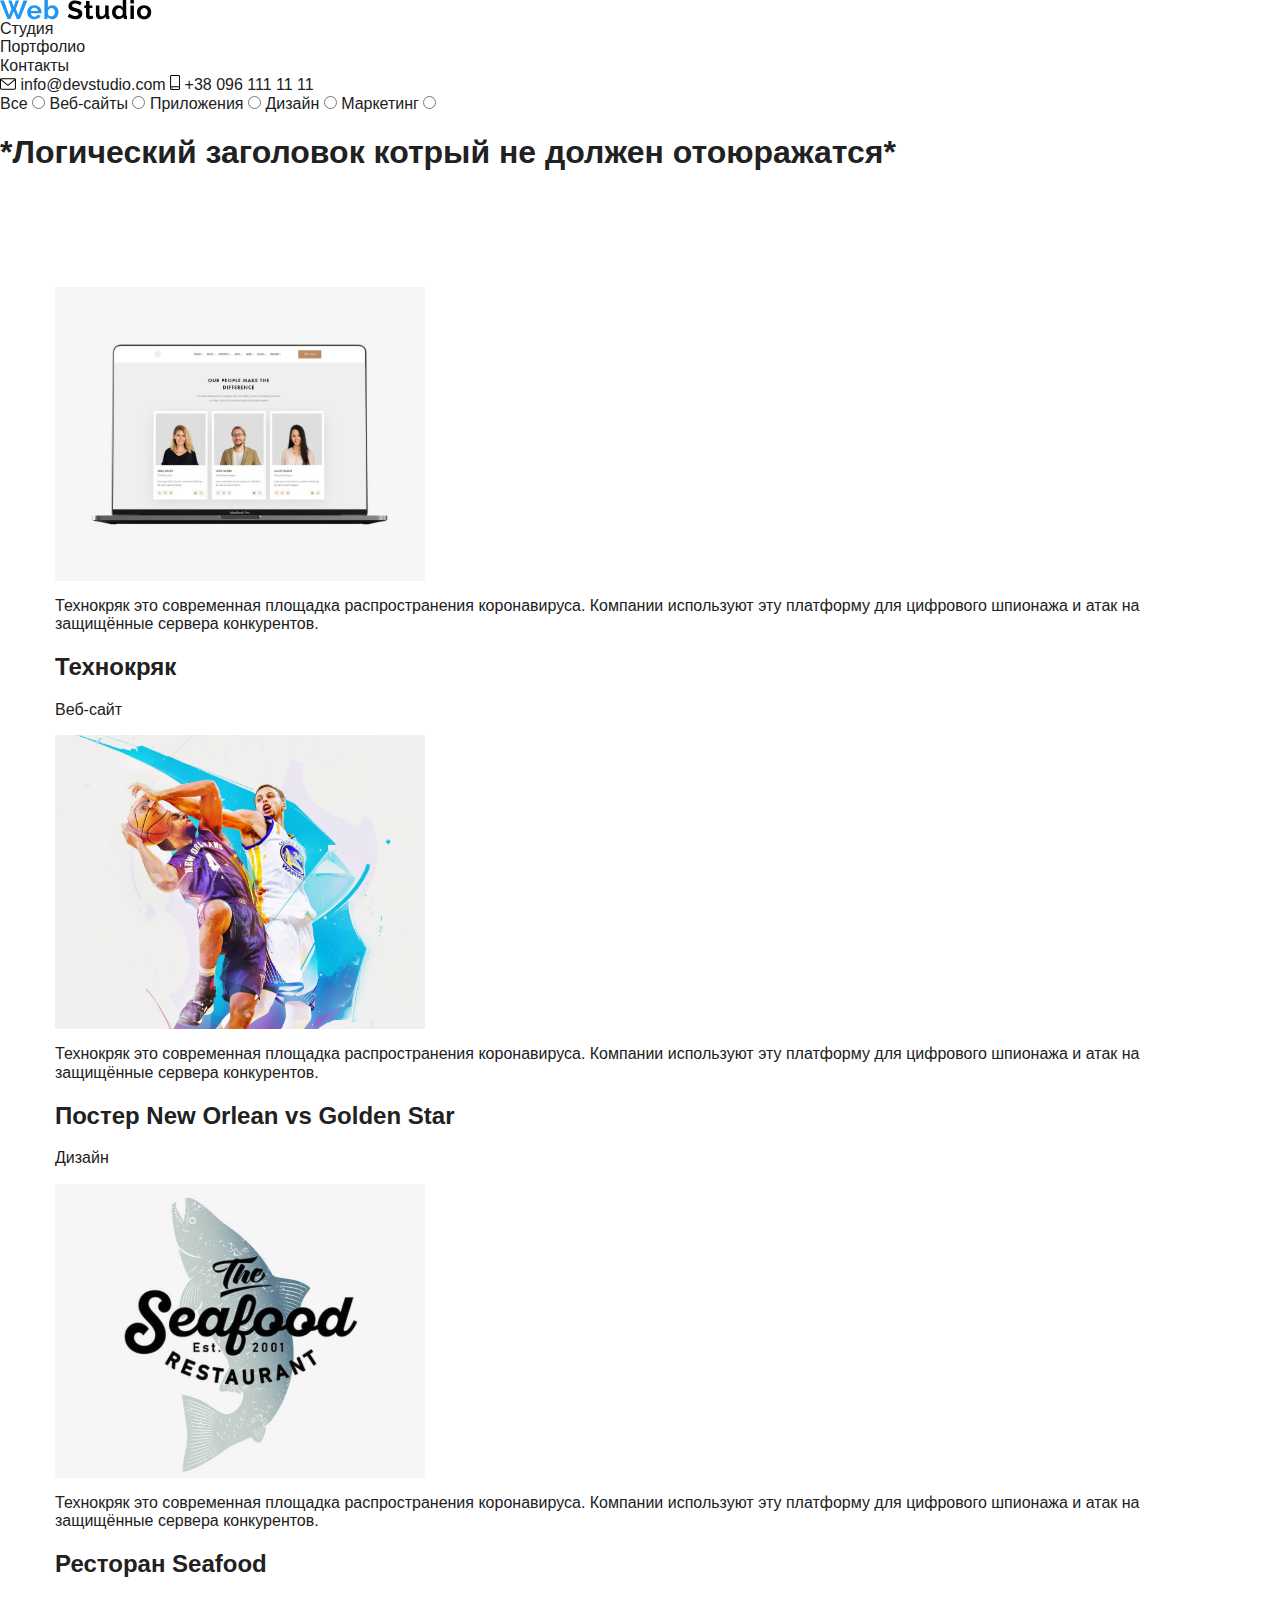
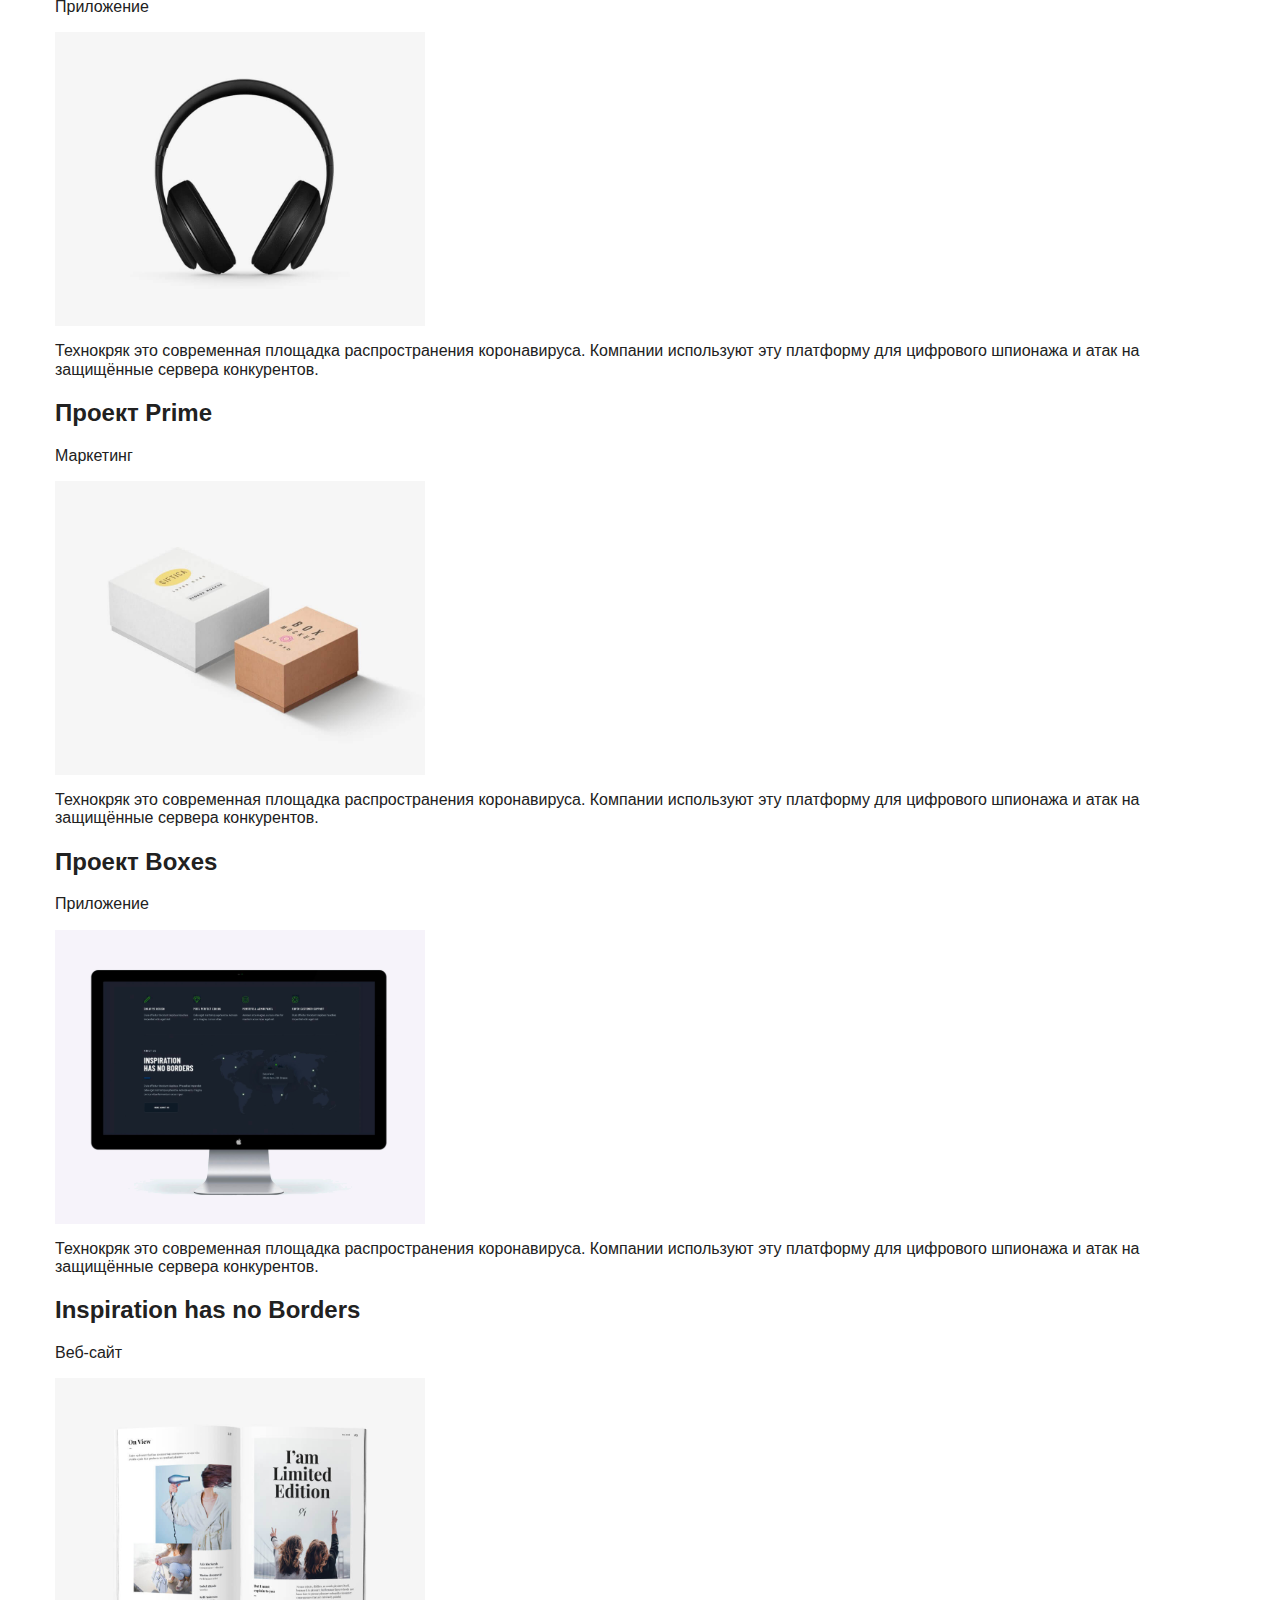
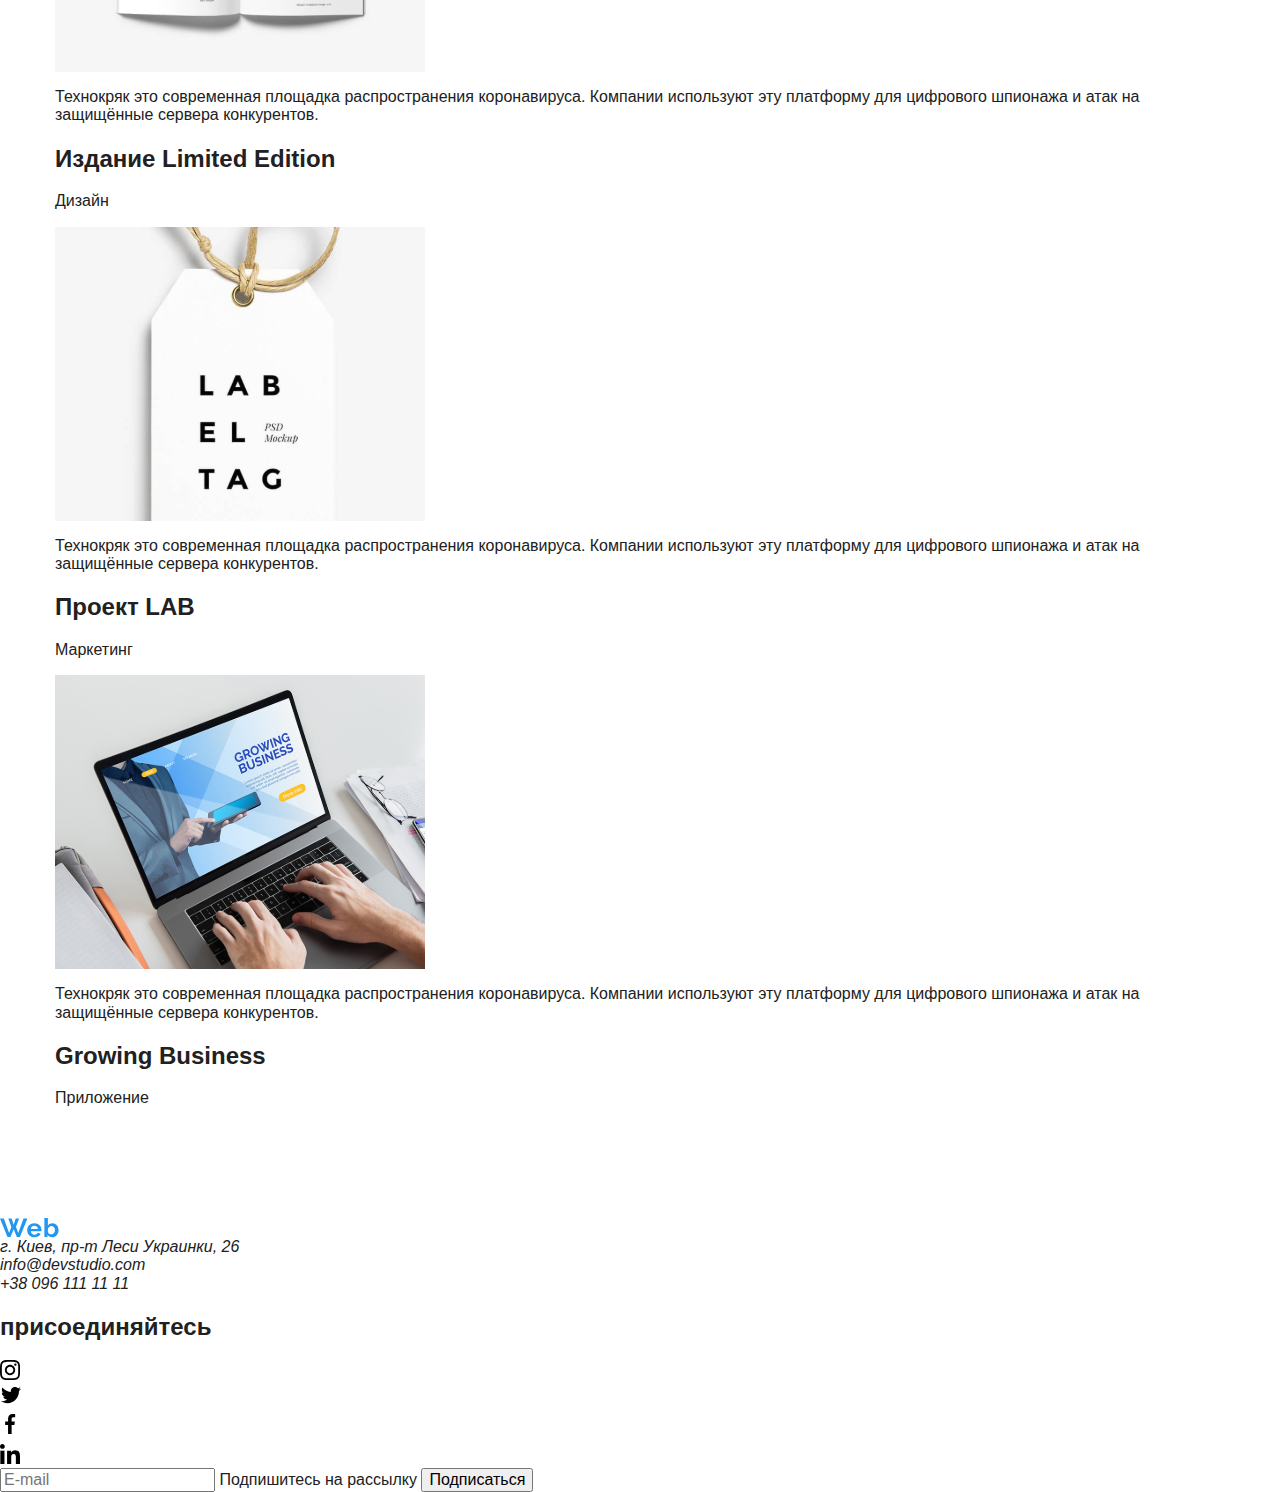
==== portfolio.html @ 69317c64 "1" ====
<!DOCTYPE html>
<html lang="ru">
  <head>
    <meta charset="UTF-8" />
    <meta name="viewport" content="width=device-width, initial-scale=1.0" />
    <link
      rel="stylesheet"
      href="https://cdnjs.cloudflare.com/ajax/libs/modern-normalize/0.7.0/modern-normalize.min.css"
    />
    <link rel="stylesheet" href="./css/main.min.css" />
    <title>WebStudio</title>
  </head>

  <body class="page">
    <!-- header  -->
    <header>
      <div class="navigation-container">
        <div class="logo">
          <a href="./index.html"
            ><img src="./images/WebStudio.svg" alt="Логотип"
          /></a>
        </div>
        <!-- Site navigation -->

        <nav>
          <ul class="nav list">
            <li class="nav-item">
              <a class="nav-link" href="./index.html">Студия</a>
            </li>
            <li class="nav-item">
              <a class="nav-link  current-link" href="./portfolio.html">Портфолио</a>
            </li>
            <li class="nav-item">
              <a class="nav-link" href="">Контакты</a>
            </li>
          </ul>
        </nav>

        <!-- contacts -->

        <div class="contacts">
          <a class="email-style" href="mailto:info@devstudio.co"
            ><svg class="icon-email" width="16" height="12">
              <use href="./images/sprite.svg#icon-envelope"></use>
            </svg>
            <span class="email-text"> info@devstudio.com</span>
          </a>

          <a class="phonenumber-style" href="tel:+380961111111"
            ><svg class="icon-phone" width="10" height="15">
              <use href="./images/sprite.svg#icon-smartphone"></use>
            </svg>
            <span class="phonenumber-text"> +38 096 111 11 11</span>
          </a>
        </div>
      </div>
    </header>
    <main>
      <!-- OUr workk filter menu -->
      <section>
        <div class="container-portfolio">
          <div class="filter">
          <label  class="filter-lable">Все
            <input  class="filter-input" name="filter" type="radio" value="all" >
          </label>
          
          
          <label  class="filter-lable">Веб-сайты
            <input class="filter-input" name="filter" type="radio" value="web-sites" />
          </label>
          
          
          <label class="filter-lable">Приложения
            <input class="filter-input" name="filter" type="radio" value="apps" />
          </label>


          <label class="filter-lable">Дизайн
            <input class="filter-input"name="filter" type="radio" value="design" />
          </label>


           <label class="filter-lable">Маркетинг
             <input class="filter-input"name="filter" type="radio" value="marketing" />
           </label>
          </div>
            <h1 class="portfolio-notitle">
              *Логический заголовок котрый не должен отоюражатся*
            </h1>
          </div>

          <!-- OUR WORKS -->
         <section>
           

           
            <ul class="portfolio container list">
              <li class="portfolio-item">
                <a href="" >
                  <div class="portfolio-img">
                    <img class="img" src="./images-portfolio/tehnokrak.svg" alt="Изображение веб-сайта на ноутбуке" width="370">
                    <div class="portfolio-text">
                      <p>
                        Технокряк это современная площадка распространения
                        коронавируса. Компании используют эту платформу для
                        цифрового шпионажа и атак на защищённые сервера
                        конкурентов.
                      </p>
                    </div>
                  </div>
                  <div class="portfolio-dsc">
                    <h2 class="portfolio-name">Технокряк</h2>
                    <p class="portfolio-type">Веб-сайт</p>
                  </div>
                </a>
              </li>
              <li class="portfolio-item">
                <a href="">
                  <div class="portfolio-img">
                    <img class="img" src="./images-portfolio/basketball-poster.svg" alt="Постер New Orlean vs Golden Star" width="370">
                    <div class="portfolio-text">
                      <p>
                        Технокряк это современная площадка распространения
                        коронавируса. Компании используют эту платформу для
                        цифрового шпионажа и атак на защищённые сервера
                        конкурентов.
                      </p>
                    </div>
                  </div>
                  <div class="portfolio-dsc">
                    <h2 class="portfolio-name">Постер New Orlean vs Golden Star</h2>
                    <p class="portfolio-type">Дизайн</p>
                  </div>
                </a>
              </li>
              <li class="portfolio-item">
                <a href="">
                  <div class="portfolio-img">
                    <img class="img" src="./images-portfolio/seafood-logo.svg" alt="Лого Ресторана" width="370">
                    <div class="portfolio-text">
                      <p>
                        Технокряк это современная площадка распространения
                        коронавируса. Компании используют эту платформу для
                        цифрового шпионажа и атак на защищённые сервера
                        конкурентов.
                      </p>
                    </div>
                  </div>
                  <div class="portfolio-dsc">
                    <h2 class="portfolio-name">Ресторан Seafood</h2>
                    <p class="portfolio-type">Приложение</p>
                  </div>
                </a>
              </li>
              <li class="portfolio-item">
                <a href="">
                  <div class="portfolio-img">
                    <img class="img" src="./images-portfolio/headphones.svg" alt="Наушники" width="370">
                    <div class="portfolio-text">
                      <p>
                        Технокряк это современная площадка распространения
                        коронавируса. Компании используют эту платформу для
                        цифрового шпионажа и атак на защищённые сервера
                        конкурентов.
                      </p>
                    </div>
                  </div>
                  <div class="portfolio-dsc">
                    <h2 class="portfolio-name">Проект Prime</h2>
                    <p class="portfolio-type">Маркетинг</p>
                  </div>
                </a>
              </li>
              <li class="portfolio-item">
                <a href="">
                  <div class="portfolio-img">
                    <img class="img" src="./images-portfolio/boxes-project.svg" alt="Проэкт Boxes" width="370">
                    <div class="portfolio-text">
                      <p>
                        Технокряк это современная площадка распространения
                        коронавируса. Компании используют эту платформу для
                        цифрового шпионажа и атак на защищённые сервера
                        конкурентов.
                      </p>
                    </div>
                  </div>
                  <div class="portfolio-dsc">
                    <h2 class="portfolio-name">Проект Boxes</h2>
                    <p class="portfolio-type">Приложение</p>
                  </div>
                </a>
              </li>
              <li class="portfolio-item">
                <a href="">
                  <div class="portfolio-img">
                    <img class="img" src="./images-portfolio/desktop-screen.svg" alt="Монитор" width="370">
                    <div class="portfolio-text">
                      <p>
                        Технокряк это современная площадка распространения
                        коронавируса. Компании используют эту платформу для
                        цифрового шпионажа и атак на защищённые сервера
                        конкурентов.
                      </p>
                    </div>
                  </div>
                  <div class="portfolio-dsc">
                    <h2 class="portfolio-name">Inspiration has no Borders</h2>
                    <p class="portfolio-type">Веб-сайт</p>
                  </div>
                </a>
              </li>
              <li class="portfolio-item">
                <a href="">
                  <div class="portfolio-img">
                    <img class="img" src="./images-portfolio/limitededition.svg" alt="Книга" width="370">
                    <div class="portfolio-text">
                      <p>
                        Технокряк это современная площадка распространения
                        коронавируса. Компании используют эту платформу для
                        цифрового шпионажа и атак на защищённые сервера
                        конкурентов.
                      </p>
                    </div>
                  </div>
                  <div class="portfolio-dsc">
                    <h2 class="portfolio-name">Издание Limited Edition</h2>
                    <p class="portfolio-type">Дизайн</p>
                  </div>
                </a>
              </li>
              <li class="portfolio-item">
                <a href="">
                  <div class="portfolio-img">
                    <img class="img" src="./images-portfolio/labletag.svg" alt="Лэйблтэг" width="370">
                    <div class="portfolio-text">
                      <p>
                        Технокряк это современная площадка распространения
                        коронавируса. Компании используют эту платформу для
                        цифрового шпионажа и атак на защищённые сервера
                        конкурентов.
                      </p>
                    </div>
                  </div>
                  <div class="portfolio-dsc">
                    <h2 class="portfolio-name">Проект LAB</h2>
                    <p class="portfolio-type">Маркетинг</p>
                  </div>
                </a>
              </li>
              <li class="portfolio-item">
                <a href="">
                  <div class="portfolio-img">
                    <img class="img" src="./images-portfolio/laptop-grow-buis.svg" alt="Лаптоп" width="370">
                    <div class="portfolio-text">
                      <p>
                        Технокряк это современная площадка распространения
                        коронавируса. Компании используют эту платформу для
                        цифрового шпионажа и атак на защищённые сервера
                        конкурентов.
                      </p>
                    </div>
                  </div>
                  <div class="portfolio-dsc">
                    <h2 class="portfolio-name">Growing Business</h2>
                    <p class="portfolio-type">Приложение</p>
                  </div>
                </a>
              </li>
           </ul>
         </section>
      </main>
    <footer class="footer">
      <!-- logo -->
      <div class="footer-container">
        <div class="logo-footer">
          <a href="./index.html"><img src="./images/WebStudio-footer.svg" alt="Логотип" /></a>
          <address>
            <span class="phys-address"> г. Киев, пр-т Леси Украинки, 26</span>
            <br />
            <!-- contacts -->
            <a href="mailto:info@devstudio.co">
              <span class="adress">info@devstudio.com</span></a>
            <br />
            <a href="tel:+380961111111">
              <span class="adress">+38 096 111 11 11</span></a>
          </address>
        </div>
        <!-- subscribe -->
        <div class="subscribe-container">
          <h2 class="subscribe-title">присоединяйтесь</h2>
          <ul class="footer-social list">
            <li class="footer-social-item">
              <a class="footer-social-link" href=""><svg class="footer-social-icon" width="20" height="20">
                  <use href="./images/sprite.svg#icon-instagram" />
                </svg>
              </a>
            </li>
            <li class="footer-social-item">
              <a class="footer-social-link" href=""><svg class="footer-social-icon" width="22" height="20">
                  <use href="./images/sprite.svg#icon-twitter" />
                </svg>
              </a>
            </li>
            <li class="footer-social-item">
              <a class="footer-social-link" href=""><svg class="footer-social-icon" width="20" height="30">
                  <use href="./images/sprite.svg#icon-facebook" />
                </svg>
              </a>
            </li>
            <li class="footer-social-item">
              <a class="footer-social-link" href=""><svg class="footer-social-icon" width="20" height="20">
                  <use href="./images/sprite.svg#icon-linkedin" />
                </svg>
              </a>
            </li>
          </ul>
        </div>
        <div class="mail-subscribe">
          <form class="suscribe-form">
            <label class="footer-field">
              <input name="mail" type="email" placeholder="E-mail" />
              Подпишитесь на рассылку
            </label>
            <button class="footer-btn" type="submit" class="submit-btn">
              Подписаться
            </button>
          </form>
        </div>
      </div>
    </footer>
  </body>
</html>
---- css/main.min.css ----
.page{font-family:"Roboto", sans-serif;color:#212121;background-color:#fff}a{color:inherit;text-decoration:none}img{display:block;max-width:100%;height:auto}.visually-hidden{position:absolute !important;clip:rect(1px 1px 1px 1px);clip:rect(1px, 1px, 1px, 1px);padding:0 !important;border:0 !important;height:1px !important;width:1px !important;overflow:hidden}.list{list-style:none;padding:0px;margin:0px}.container{padding-left:15px;padding-right:15px;margin-right:auto;margin-left:auto}@media screen and (max-width: 767px){.container{max-width:480px}}@media screen and (min-width: 768px){.container{max-width:768px}}@media screen and (min-width: 1140px){.container{max-width:1200px;padding-bottom:94px;padding-top:94px}}.button{min-width:200px;padding:10px 32px;color:#fff;background:#2196f3;border-radius:4px;border:1px solid transparent}.title{font-weight:700;font-size:36px;line-height:1.2;text-align:center;letter-spacing:0.03em}.features .title{display:none}@media screen and (min-width: 768px){.features-list{display:-webkit-box;display:-ms-flexbox;display:flex;-ms-flex-wrap:wrap;flex-wrap:wrap;margin:-15px}}@media screen and (min-width: 1140px){.features-list{-ms-flex-wrap:nowrap;flex-wrap:nowrap}}.features-icon-bcg{text-align:center;padding:25px 0;background-color:#f5f4fa}@media screen and (min-width: 768px){.list .item{-ms-flex-preferred-size:calc((100% - 4 * 15px) / 2);flex-basis:calc((100% - 4 * 15px) / 2);margin:15px}}@media screen and (min-width: 1140px){.list .item{-ms-flex-preferred-size:calc((100% - 3 * 30px) / 4);flex-basis:calc((100% - 3 * 30px) / 4)}}.features-icon{width:70px;height:70px}.features-title{text-align:center;font-weight:700;font-size:14px;line-height:1.1;letter-spacing:0.03em;text-transform:uppercase}.features-text{color:#757575;font-size:14px;line-height:1.7;letter-spacing:0.03em}.customers-logo{display:-webkit-box;display:-ms-flexbox;display:flex;-ms-flex-wrap:wrap;flex-wrap:wrap;margin:-15px}.customer-logo-pic{-ms-flex-preferred-size:calc((100% - 4 * 15px) / 2);flex-basis:calc((100% - 4 * 15px) / 2);height:90px;margin:15px;display:-webkit-box;display:-ms-flexbox;display:flex;-webkit-box-pack:center;-ms-flex-pack:center;justify-content:center;-webkit-box-align:center;-ms-flex-align:center;align-items:center;border:1px solid #afb1b8;-webkit-box-sizing:border-box;box-sizing:border-box;border-radius:4px;-webkit-transition:border 250ms cubic-bezier(0.4, 0, 0.2, 1);transition:border 250ms cubic-bezier(0.4, 0, 0.2, 1)}@media screen and (min-width: 768px){.customer-logo-pic{-ms-flex-preferred-size:calc((100% - 6 * 15px) / 3);flex-basis:calc((100% - 6 * 15px) / 3)}}@media screen and (min-width: 1140px){.customer-logo-pic{-ms-flex-preferred-size:calc((100% - 12 * 15px) / 6);flex-basis:calc((100% - 12 * 15px) / 6)}}.customer-logo-pic:focus,.customer-logo-pic:hover{border:1px solid #2196f3}.customers-link{fill:#afb1b8;-webkit-transition:fill 250ms cubic-bezier(0.4, 0, 0.2, 1);transition:fill 250ms cubic-bezier(0.4, 0, 0.2, 1)}.customers-link:hover,.customers-link:focus{fill:#2196f3}@media screen and (max-width: 768px){.works{display:none}}@media screen and (min-width: 768px){.works{display:none}}@media screen and (min-width: 1140px){.works{display:-webkit-box;display:-ms-flexbox;display:flex}}.works .title{margin-bottom:50px;margin-top:0px}.work-examples{display:-webkit-box;display:-ms-flexbox;display:flex}.work-item{position:relative}.work-img{display:block}.work-item+.work-item{margin-left:30px}.work-name{position:absolute;display:-webkit-box;display:-ms-flexbox;display:flex;-webkit-box-pack:center;-ms-flex-pack:center;justify-content:center;-webkit-box-align:center;-ms-flex-align:center;align-items:center;bottom:0px;width:370px;height:70px;margin:0px;font-weight:700;font-size:14px;line-height:1.1;letter-spacing:0.03em;text-transform:uppercase;color:#ffffff;background-color:rgba(47,48,58,0.8)}@media screen and (min-width: 768px){.team-list{display:-webkit-box;display:-ms-flexbox;display:flex;-ms-flex-wrap:wrap;flex-wrap:wrap;margin:-15px}}@media screen and (min-width: 1140px){.team-list{-ms-flex-wrap:nowrap;flex-wrap:nowrap;margin-top:50px}}.team{background-color:#f5f4fa}.team-item{margin-right:auto;margin-left:auto;display:block;-webkit-box-shadow:0px 2px 1px rgba(0,0,0,0.2),0px 1px 1px rgba(0,0,0,0.14),0px 1px 3px rgba(0,0,0,0.12);box-shadow:0px 2px 1px rgba(0,0,0,0.2),0px 1px 1px rgba(0,0,0,0.14),0px 1px 3px rgba(0,0,0,0.12);border-radius:0px 0px 4px 4px;background-color:#fff}@media screen and (min-width: 768px){.team-item{-ms-flex-preferred-size:calc((100% - 4 * 15px) / 2);flex-basis:calc((100% - 4 * 15px) / 2);margin:15px}}.team-name{font-weight:500;font-size:16px;line-height:1.2;letter-spacing:0.03em;margin-top:30px;margin-bottom:0px;text-align:center}.team-text{font-size:16px;line-height:1.2;letter-spacing:0.03em;color:#757575;margin-top:10px;margin-bottom:0px;text-align:center;margin:4px}.social{margin-top:16px;margin-bottom:24px;display:-webkit-box;display:-ms-flexbox;display:flex;-webkit-box-pack:center;-ms-flex-pack:center;justify-content:center}.social-item+.social-item{margin-left:10px}.social-link{display:-webkit-box;display:-ms-flexbox;display:flex;-webkit-box-pack:center;-ms-flex-pack:center;justify-content:center;-webkit-box-align:center;-ms-flex-align:center;align-items:center;width:44px;height:44px;border-radius:50%;fill:#afb1b8;-webkit-transition:background-color 250ms cubic-bezier(0.4, 0, 0.2, 1),fill 250ms cubic-bezier(0.4, 0, 0.2, 1);transition:background-color 250ms cubic-bezier(0.4, 0, 0.2, 1),fill 250ms cubic-bezier(0.4, 0, 0.2, 1)}.social-link:hover,.social-link:focus{background-color:#2196f3;fill:#ffffff}
/*# sourceMappingURL=main.min.css.map */
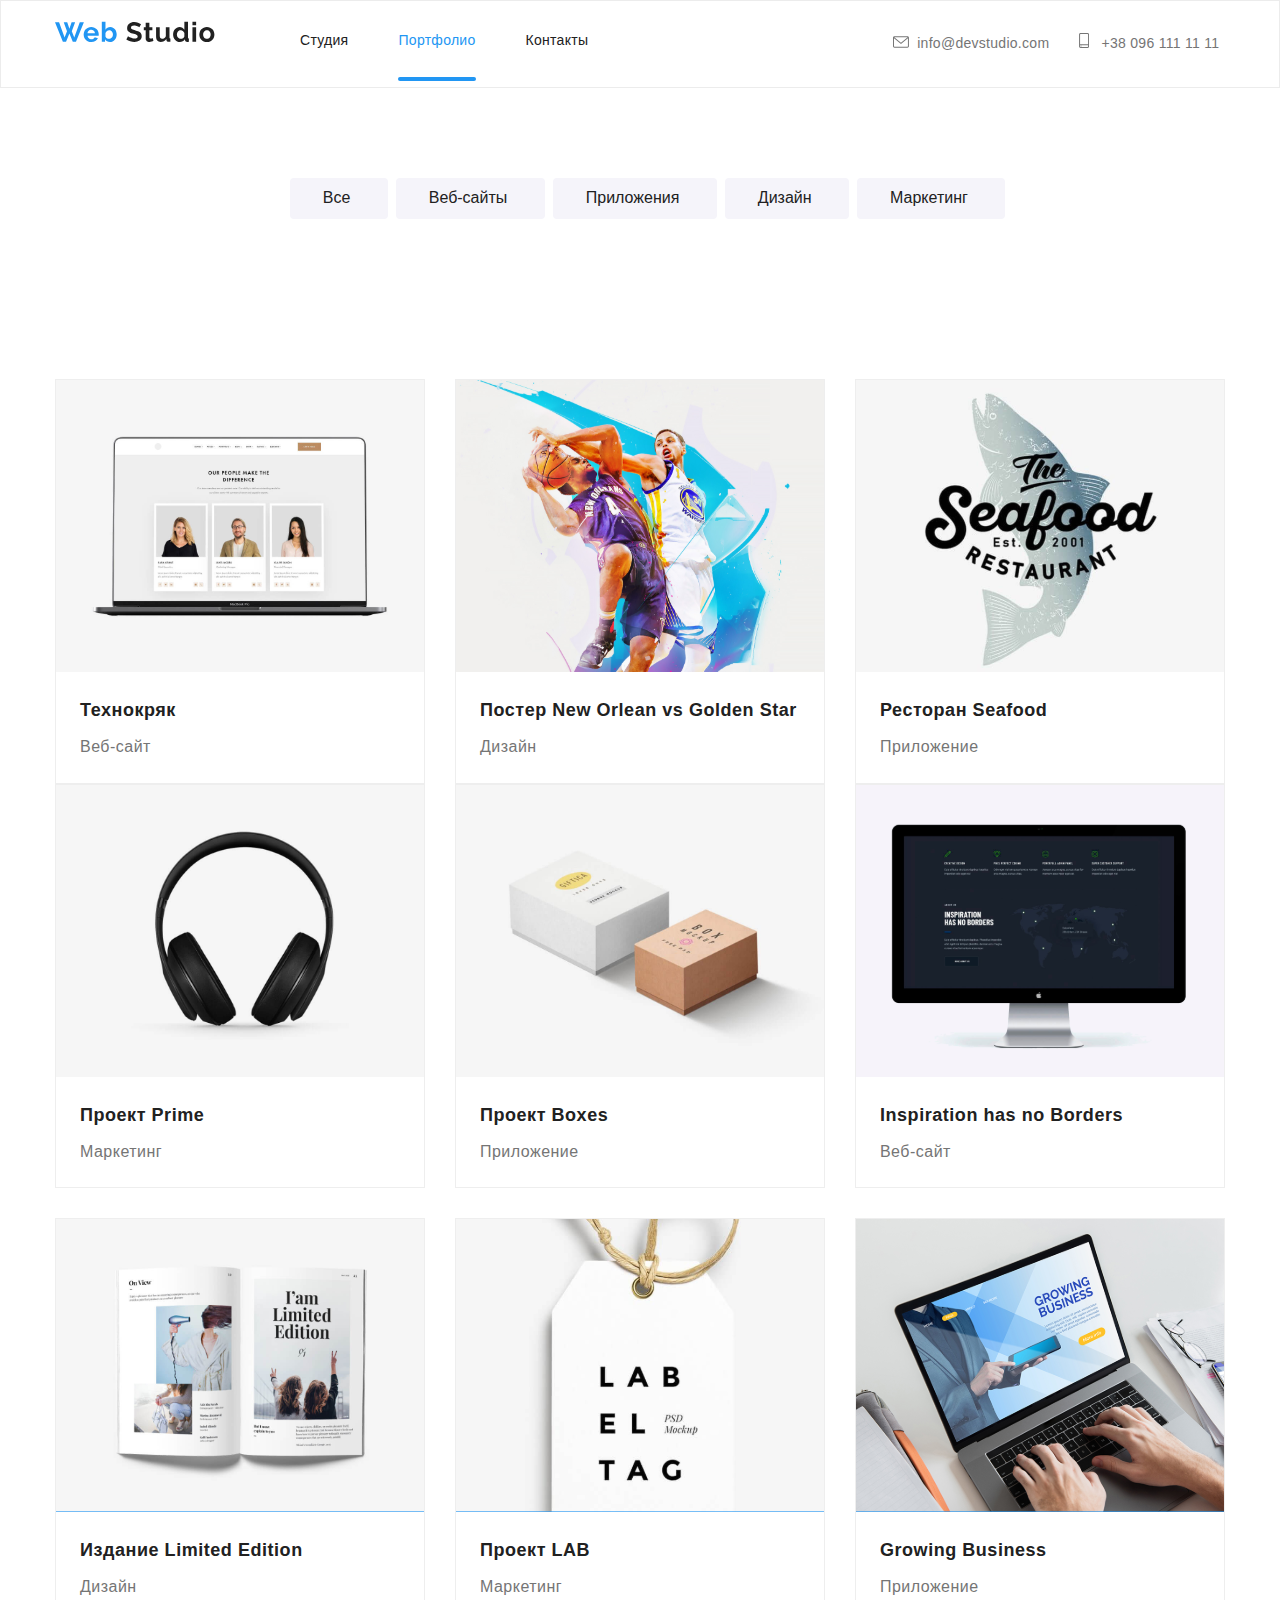
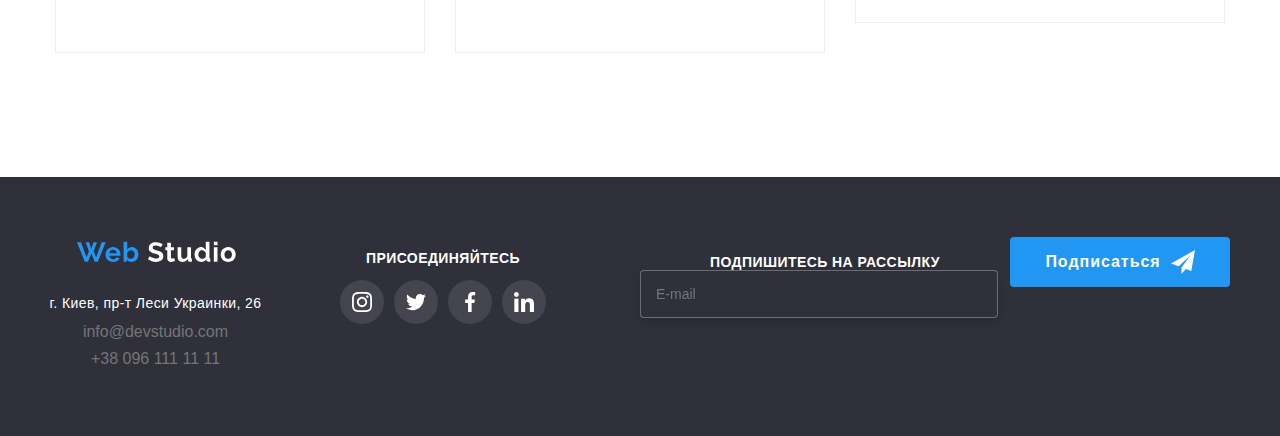
==== commit ba2bae44: "123" ====
--- a/portfolio.html
+++ b/portfolio.html
@@ -16,42 +16,52 @@
     <header>
       <div class="navigation-container">
         <div class="logo">
-          <a href="./index.html"
-            ><img src="./images/WebStudio.svg" alt="Логотип"
-          /></a>
+          <a href="./index.html">
+            <svg class="footer-icon-size">
+              <use href="./images/sprite.svg#icon-WebStudio-header" width="160" height="30" />
+            </svg>
+          </a>
         </div>
         <!-- Site navigation -->
-
-        <nav>
-          <ul class="nav list">
-            <li class="nav-item">
-              <a class="nav-link" href="./index.html">Студия</a>
-            </li>
-            <li class="nav-item">
-              <a class="nav-link  current-link" href="./portfolio.html">Портфолио</a>
-            </li>
-            <li class="nav-item">
-              <a class="nav-link" href="">Контакты</a>
-            </li>
-          </ul>
-        </nav>
-
-        <!-- contacts -->
-
-        <div class="contacts">
-          <a class="email-style" href="mailto:info@devstudio.co"
-            ><svg class="icon-email" width="16" height="12">
-              <use href="./images/sprite.svg#icon-envelope"></use>
-            </svg>
-            <span class="email-text"> info@devstudio.com</span>
-          </a>
-
-          <a class="phonenumber-style" href="tel:+380961111111"
-            ><svg class="icon-phone" width="10" height="15">
-              <use href="./images/sprite.svg#icon-smartphone"></use>
-            </svg>
-            <span class="phonenumber-text"> +38 096 111 11 11</span>
-          </a>
+        <button type="button" class="menu-button is-open" data-menu-button aria-expanded="false"
+          aria-controls="menu-container">
+          <svg class="mob-menuicon" aria-label="Переключатель мобильного меню">
+            <use class="icon-closeburger" href="./images/sprite.svg#icon-close-burger" width="40" height="40"></use>
+            <use class="icon-burger" href="./images/sprite.svg#icon-burger" width="40" height="40"></use>
+          </svg>
+        </button>
+        <div class="menu-container is-open" id="menu-container" data-menu>
+          <div class="navcontacts-container">
+            <nav class="nav-bar">
+              <ul class="nav list">
+                <li class="nav-item">
+                  <a class="nav-link " href="./index.html">Студия</a>
+                </li>
+                <li class="nav-item">
+                  <a class="nav-link current-link" href="./portfolio.html">Портфолио</a>
+                </li>
+                <li class="nav-item">
+                  <a class="nav-link" href="">Контакты</a>
+                </li>
+              </ul>
+            </nav>
+    
+            <!-- contacts -->
+    
+            <div class="contacts">
+              <a class="email-style" href="mailto:info@devstudio.co"><svg class="icon-email" width="16" height="12">
+                  <use href="./images/sprite.svg#icon-envelope"></use>
+                </svg>
+                <span class="email-text"> info@devstudio.com</span>
+              </a>
+    
+              <a class="phonenumber-style" href="tel:+380961111111"><svg class="icon-phone" width="10" height="15">
+                  <use href="./images/sprite.svg#icon-smartphone"></use>
+                </svg>
+                <span class="phonenumber-text"> +38 096 111 11 11</span>
+              </a>
+            </div>
+          </div>
         </div>
       </div>
     </header>
@@ -98,7 +108,7 @@
               <li class="portfolio-item">
                 <a href="" >
                   <div class="portfolio-img">
-                    <img class="img" src="./images-portfolio/tehnokrak.svg" alt="Изображение веб-сайта на ноутбуке" width="370">
+                    <img class="img" src="./images-portfolio/tehnokrak.svg" alt="Изображение веб-сайта на ноутбуке" width="480">
                     <div class="portfolio-text">
                       <p>
                         Технокряк это современная площадка распространения
@@ -117,7 +127,7 @@
               <li class="portfolio-item">
                 <a href="">
                   <div class="portfolio-img">
-                    <img class="img" src="./images-portfolio/basketball-poster.svg" alt="Постер New Orlean vs Golden Star" width="370">
+                    <img class="img" src="./images-portfolio/basketball-poster.svg" alt="Постер New Orlean vs Golden Star" width="480">
                     <div class="portfolio-text">
                       <p>
                         Технокряк это современная площадка распространения
@@ -136,7 +146,7 @@
               <li class="portfolio-item">
                 <a href="">
                   <div class="portfolio-img">
-                    <img class="img" src="./images-portfolio/seafood-logo.svg" alt="Лого Ресторана" width="370">
+                    <img class="img" src="./images-portfolio/seafood-logo.svg" alt="Лого Ресторана" width="480">
                     <div class="portfolio-text">
                       <p>
                         Технокряк это современная площадка распространения
@@ -155,7 +165,7 @@
               <li class="portfolio-item">
                 <a href="">
                   <div class="portfolio-img">
-                    <img class="img" src="./images-portfolio/headphones.svg" alt="Наушники" width="370">
+                    <img class="img" src="./images-portfolio/headphones.svg" alt="Наушники" width="480">
                     <div class="portfolio-text">
                       <p>
                         Технокряк это современная площадка распространения
@@ -174,7 +184,7 @@
               <li class="portfolio-item">
                 <a href="">
                   <div class="portfolio-img">
-                    <img class="img" src="./images-portfolio/boxes-project.svg" alt="Проэкт Boxes" width="370">
+                    <img class="img" src="./images-portfolio/boxes-project.svg" alt="Проэкт Boxes" width="480">
                     <div class="portfolio-text">
                       <p>
                         Технокряк это современная площадка распространения
@@ -193,7 +203,7 @@
               <li class="portfolio-item">
                 <a href="">
                   <div class="portfolio-img">
-                    <img class="img" src="./images-portfolio/desktop-screen.svg" alt="Монитор" width="370">
+                    <img class="img" src="./images-portfolio/desktop-screen.svg" alt="Монитор" width="480">
                     <div class="portfolio-text">
                       <p>
                         Технокряк это современная площадка распространения
@@ -212,7 +222,7 @@
               <li class="portfolio-item">
                 <a href="">
                   <div class="portfolio-img">
-                    <img class="img" src="./images-portfolio/limitededition.svg" alt="Книга" width="370">
+                    <img class="img" src="./images-portfolio/limitededition.svg" alt="Книга" width="480">
                     <div class="portfolio-text">
                       <p>
                         Технокряк это современная площадка распространения
@@ -231,7 +241,7 @@
               <li class="portfolio-item">
                 <a href="">
                   <div class="portfolio-img">
-                    <img class="img" src="./images-portfolio/labletag.svg" alt="Лэйблтэг" width="370">
+                    <img class="img" src="./images-portfolio/labletag.svg" alt="Лэйблтэг" width="480">
                     <div class="portfolio-text">
                       <p>
                         Технокряк это современная площадка распространения
@@ -250,7 +260,7 @@
               <li class="portfolio-item">
                 <a href="">
                   <div class="portfolio-img">
-                    <img class="img" src="./images-portfolio/laptop-grow-buis.svg" alt="Лаптоп" width="370">
+                    <img class="img" src="./images-portfolio/laptop-grow-buis.svg" alt="Лаптоп" width="480">
                     <div class="portfolio-text">
                       <p>
                         Технокряк это современная площадка распространения
@@ -271,62 +281,70 @@
       </main>
     <footer class="footer">
       <!-- logo -->
-      <div class="footer-container">
-        <div class="logo-footer">
-          <a href="./index.html"><img src="./images/WebStudio-footer.svg" alt="Логотип" /></a>
-          <address>
-            <span class="phys-address"> г. Киев, пр-т Леси Украинки, 26</span>
-            <br />
-            <!-- contacts -->
-            <a href="mailto:info@devstudio.co">
-              <span class="adress">info@devstudio.com</span></a>
-            <br />
-            <a href="tel:+380961111111">
-              <span class="adress">+38 096 111 11 11</span></a>
-          </address>
-        </div>
-        <!-- subscribe -->
-        <div class="subscribe-container">
-          <h2 class="subscribe-title">присоединяйтесь</h2>
-          <ul class="footer-social list">
-            <li class="footer-social-item">
-              <a class="footer-social-link" href=""><svg class="footer-social-icon" width="20" height="20">
-                  <use href="./images/sprite.svg#icon-instagram" />
-                </svg>
-              </a>
-            </li>
-            <li class="footer-social-item">
-              <a class="footer-social-link" href=""><svg class="footer-social-icon" width="22" height="20">
-                  <use href="./images/sprite.svg#icon-twitter" />
-                </svg>
-              </a>
-            </li>
-            <li class="footer-social-item">
-              <a class="footer-social-link" href=""><svg class="footer-social-icon" width="20" height="30">
-                  <use href="./images/sprite.svg#icon-facebook" />
-                </svg>
-              </a>
-            </li>
-            <li class="footer-social-item">
-              <a class="footer-social-link" href=""><svg class="footer-social-icon" width="20" height="20">
-                  <use href="./images/sprite.svg#icon-linkedin" />
-                </svg>
-              </a>
-            </li>
-          </ul>
-        </div>
-        <div class="mail-subscribe">
-          <form class="suscribe-form">
-            <label class="footer-field">
-              <input name="mail" type="email" placeholder="E-mail" />
-              Подпишитесь на рассылку
-            </label>
-            <button class="footer-btn" type="submit" class="submit-btn">
-              Подписаться
-            </button>
-          </form>
+      <div class="logo-subscribe-container">
+        <div class="footer-container">
+          <div class="logo-footer">
+            <a href="./index.html">
+              <svg class="footer-icon-size">
+                <use href="./images/sprite.svg#icon-WebStudio-foooter" width="160" height="30" />
+              </svg>
+            </a>
+    
+            <address>
+              <span class="phys-address"> г. Киев, пр-т Леси Украинки, 26</span>
+              <br />
+              <!-- contacts -->
+              <a href="mailto:info@devstudio.co">
+                <span class="adress">info@devstudio.com</span></a>
+              <br />
+              <a href="tel:+380961111111">
+                <span class="adress">+38 096 111 11 11</span></a>
+            </address>
+          </div>
+          <!-- subscribe -->
+          <div class="subscribe-container">
+            <h2 class="subscribe-title">присоединяйтесь</h2>
+            <ul class="footer-social list">
+              <li class="footer-social-item">
+                <a class="footer-social-link" href=""><svg class="footer-social-icon" width="20" height="20">
+                    <use href="./images/sprite.svg#icon-instagram" />
+                  </svg>
+                </a>
+              </li>
+              <li class="footer-social-item">
+                <a class="footer-social-link" href=""><svg class="footer-social-icon" width="22" height="20">
+                    <use href="./images/sprite.svg#icon-twitter" />
+                  </svg>
+                </a>
+              </li>
+              <li class="footer-social-item">
+                <a class="footer-social-link" href=""><svg class="footer-social-icon" width="20" height="30">
+                    <use href="./images/sprite.svg#icon-facebook" />
+                  </svg>
+                </a>
+              </li>
+              <li class="footer-social-item">
+                <a class="footer-social-link" href=""><svg class="footer-social-icon" width="20" height="20">
+                    <use href="./images/sprite.svg#icon-linkedin" />
+                  </svg>
+                </a>
+              </li>
+            </ul>
+          </div>
+          <div class="mail-subscribe">
+            <form class="suscribe-form">
+              <label class="footer-field">
+                <input name="mail" type="email" placeholder="E-mail" />
+                Подпишитесь на рассылку
+              </label>
+              <button class="footer-btn" type="submit" class="submit-btn">
+                Подписаться
+              </button>
+            </form>
+          </div>
         </div>
       </div>
     </footer>
+    <script src="./js/menu.js"></script>
   </body>
 </html>
--- a/css/main.min.css
+++ b/css/main.min.css
@@ -1,2 +1,2 @@
-.page{font-family:"Roboto", sans-serif;color:#212121;background-color:#fff}a{color:inherit;text-decoration:none}img{display:block;max-width:100%;height:auto}.visually-hidden{position:absolute !important;clip:rect(1px 1px 1px 1px);clip:rect(1px, 1px, 1px, 1px);padding:0 !important;border:0 !important;height:1px !important;width:1px !important;overflow:hidden}.list{list-style:none;padding:0px;margin:0px}.container{padding-left:15px;padding-right:15px;margin-right:auto;margin-left:auto}@media screen and (max-width: 767px){.container{max-width:480px}}@media screen and (min-width: 768px){.container{max-width:768px}}@media screen and (min-width: 1140px){.container{max-width:1200px;padding-bottom:94px;padding-top:94px}}.button{min-width:200px;padding:10px 32px;color:#fff;background:#2196f3;border-radius:4px;border:1px solid transparent}.title{font-weight:700;font-size:36px;line-height:1.2;text-align:center;letter-spacing:0.03em}.features .title{display:none}@media screen and (min-width: 768px){.features-list{display:-webkit-box;display:-ms-flexbox;display:flex;-ms-flex-wrap:wrap;flex-wrap:wrap;margin:-15px}}@media screen and (min-width: 1140px){.features-list{-ms-flex-wrap:nowrap;flex-wrap:nowrap}}.features-icon-bcg{text-align:center;padding:25px 0;background-color:#f5f4fa}@media screen and (min-width: 768px){.list .item{-ms-flex-preferred-size:calc((100% - 4 * 15px) / 2);flex-basis:calc((100% - 4 * 15px) / 2);margin:15px}}@media screen and (min-width: 1140px){.list .item{-ms-flex-preferred-size:calc((100% - 3 * 30px) / 4);flex-basis:calc((100% - 3 * 30px) / 4)}}.features-icon{width:70px;height:70px}.features-title{text-align:center;font-weight:700;font-size:14px;line-height:1.1;letter-spacing:0.03em;text-transform:uppercase}.features-text{color:#757575;font-size:14px;line-height:1.7;letter-spacing:0.03em}.customers-logo{display:-webkit-box;display:-ms-flexbox;display:flex;-ms-flex-wrap:wrap;flex-wrap:wrap;margin:-15px}.customer-logo-pic{-ms-flex-preferred-size:calc((100% - 4 * 15px) / 2);flex-basis:calc((100% - 4 * 15px) / 2);height:90px;margin:15px;display:-webkit-box;display:-ms-flexbox;display:flex;-webkit-box-pack:center;-ms-flex-pack:center;justify-content:center;-webkit-box-align:center;-ms-flex-align:center;align-items:center;border:1px solid #afb1b8;-webkit-box-sizing:border-box;box-sizing:border-box;border-radius:4px;-webkit-transition:border 250ms cubic-bezier(0.4, 0, 0.2, 1);transition:border 250ms cubic-bezier(0.4, 0, 0.2, 1)}@media screen and (min-width: 768px){.customer-logo-pic{-ms-flex-preferred-size:calc((100% - 6 * 15px) / 3);flex-basis:calc((100% - 6 * 15px) / 3)}}@media screen and (min-width: 1140px){.customer-logo-pic{-ms-flex-preferred-size:calc((100% - 12 * 15px) / 6);flex-basis:calc((100% - 12 * 15px) / 6)}}.customer-logo-pic:focus,.customer-logo-pic:hover{border:1px solid #2196f3}.customers-link{fill:#afb1b8;-webkit-transition:fill 250ms cubic-bezier(0.4, 0, 0.2, 1);transition:fill 250ms cubic-bezier(0.4, 0, 0.2, 1)}.customers-link:hover,.customers-link:focus{fill:#2196f3}@media screen and (max-width: 768px){.works{display:none}}@media screen and (min-width: 768px){.works{display:none}}@media screen and (min-width: 1140px){.works{display:-webkit-box;display:-ms-flexbox;display:flex}}.works .title{margin-bottom:50px;margin-top:0px}.work-examples{display:-webkit-box;display:-ms-flexbox;display:flex}.work-item{position:relative}.work-img{display:block}.work-item+.work-item{margin-left:30px}.work-name{position:absolute;display:-webkit-box;display:-ms-flexbox;display:flex;-webkit-box-pack:center;-ms-flex-pack:center;justify-content:center;-webkit-box-align:center;-ms-flex-align:center;align-items:center;bottom:0px;width:370px;height:70px;margin:0px;font-weight:700;font-size:14px;line-height:1.1;letter-spacing:0.03em;text-transform:uppercase;color:#ffffff;background-color:rgba(47,48,58,0.8)}@media screen and (min-width: 768px){.team-list{display:-webkit-box;display:-ms-flexbox;display:flex;-ms-flex-wrap:wrap;flex-wrap:wrap;margin:-15px}}@media screen and (min-width: 1140px){.team-list{-ms-flex-wrap:nowrap;flex-wrap:nowrap;margin-top:50px}}.team{background-color:#f5f4fa}.team-item{margin-right:auto;margin-left:auto;display:block;-webkit-box-shadow:0px 2px 1px rgba(0,0,0,0.2),0px 1px 1px rgba(0,0,0,0.14),0px 1px 3px rgba(0,0,0,0.12);box-shadow:0px 2px 1px rgba(0,0,0,0.2),0px 1px 1px rgba(0,0,0,0.14),0px 1px 3px rgba(0,0,0,0.12);border-radius:0px 0px 4px 4px;background-color:#fff}@media screen and (min-width: 768px){.team-item{-ms-flex-preferred-size:calc((100% - 4 * 15px) / 2);flex-basis:calc((100% - 4 * 15px) / 2);margin:15px}}.team-name{font-weight:500;font-size:16px;line-height:1.2;letter-spacing:0.03em;margin-top:30px;margin-bottom:0px;text-align:center}.team-text{font-size:16px;line-height:1.2;letter-spacing:0.03em;color:#757575;margin-top:10px;margin-bottom:0px;text-align:center;margin:4px}.social{margin-top:16px;margin-bottom:24px;display:-webkit-box;display:-ms-flexbox;display:flex;-webkit-box-pack:center;-ms-flex-pack:center;justify-content:center}.social-item+.social-item{margin-left:10px}.social-link{display:-webkit-box;display:-ms-flexbox;display:flex;-webkit-box-pack:center;-ms-flex-pack:center;justify-content:center;-webkit-box-align:center;-ms-flex-align:center;align-items:center;width:44px;height:44px;border-radius:50%;fill:#afb1b8;-webkit-transition:background-color 250ms cubic-bezier(0.4, 0, 0.2, 1),fill 250ms cubic-bezier(0.4, 0, 0.2, 1);transition:background-color 250ms cubic-bezier(0.4, 0, 0.2, 1),fill 250ms cubic-bezier(0.4, 0, 0.2, 1)}.social-link:hover,.social-link:focus{background-color:#2196f3;fill:#ffffff}
+.page{font-family:"Roboto", sans-serif;color:#212121;background-color:#fff}a{color:inherit;text-decoration:none}img{display:block;max-width:100%;height:auto}.visually-hidden{position:absolute !important;clip:rect(1px 1px 1px 1px);clip:rect(1px, 1px, 1px, 1px);padding:0 !important;border:0 !important;height:1px !important;width:1px !important;overflow:hidden}.list{list-style:none;padding:0px;margin:0px}.container{padding-left:15px;padding-right:15px;margin-right:auto;margin-left:auto}@media screen and (max-width: 767px){.container{max-width:480px}}@media screen and (min-width: 768px){.container{max-width:767px;padding-bottom:60px;padding-top:60px}}@media screen and (min-width: 1140px){.container{max-width:1200px;padding-bottom:94px;padding-top:94px}}.button{min-width:200px;padding:10px 32px;color:#fff;background:#2196f3;border-radius:4px;border:1px solid transparent}.title{font-weight:700;font-size:36px;line-height:1.2;text-align:center;letter-spacing:0.03em}.no-margin{margin:0px}.contacts{display:-webkit-box;display:-ms-flexbox;display:flex;-webkit-box-orient:vertical;-webkit-box-direction:normal;-ms-flex-direction:column;flex-direction:column}@media screen and (min-width: 768px){.contacts{margin-left:80px;padding:16px 0}}@media screen and (min-width: 1140px){.contacts{-webkit-box-orient:horizontal;-webkit-box-direction:normal;-ms-flex-direction:row;flex-direction:row;margin-left:305px;padding:32px 0;-webkit-box-align:baseline;-ms-flex-align:baseline;align-items:baseline}}.logo{display:-webkit-inline-box;display:-ms-inline-flexbox;display:inline-flex;-webkit-box-align:center;-ms-flex-align:center;align-items:center}@media screen and (max-width: 768px){.logo{padding-top:16px;padding-bottom:16px}}@media screen and (min-width: 768px){.logo{margin-right:85px;padding:16px 0}}.header-icon-size{width:160px;height:30px}.nav{font-weight:500;font-size:14px;line-height:1.1;letter-spacing:0.02em}.nav-link{position:relative;display:inline-block;padding-top:32px;padding-bottom:32px;-webkit-transition:color 250ms cubic-bezier(0.4, 0, 0.2, 1);transition:color 250ms cubic-bezier(0.4, 0, 0.2, 1)}.nav-link:hover{color:#2196f3}@media screen and (min-width: 768px){.nav{display:-webkit-box;display:-ms-flexbox;display:flex}}@media screen and (min-width: 768px){.nav-item+.nav-item{margin-left:50px}}.current-link::after{content:"";display:-webkit-box;display:-ms-flexbox;display:flex;position:absolute;left:0px;top:40px;-webkit-transform:translateY(900%);transform:translateY(900%);height:4px;width:100%;background:#2196f3;border-radius:2px}.current-link{color:#2196f3}.menu-container{z-index:9999;background-color:#fff;text-align:center;font-weight:500;font-size:18px;line-height:1.1;letter-spacing:0.02em}@media screen and (max-width: 767px){.menu-container{display:none;position:absolute;top:100%;left:0;width:100%;padding:60px 0}}.menu-container.is-open{display:block}.menu-button .icon-closeburger{display:none}.menu-button.is-open .icon-closeburger{display:block}.menu-button.is-open .icon-burger{display:none}.navigation-container{padding-left:15px;padding-right:15px;margin-right:auto;margin-left:auto}@media screen and (max-width: 767px){.navigation-container{max-width:480px;display:-webkit-box;display:-ms-flexbox;display:flex;-webkit-box-pack:justify;-ms-flex-pack:justify;justify-content:space-between}}@media screen and (min-width: 768px){.navigation-container{max-width:768px;display:-webkit-box;display:-ms-flexbox;display:flex}}@media screen and (min-width: 1140px){.navigation-container{min-width:1200px}}@media screen and (min-width: 768px){.navcontacts-container{display:-webkit-box;display:-ms-flexbox;display:flex}}.menu-button{border:none;background-color:transparent}.menu-button:hover,.menu-button:active{fill:#2196f3}@media screen and (min-width: 768px){.menu-button{display:none}}.mob-menuicon{height:40px;width:40px}header{border:1px solid #ececec;position:relative}.email-style{color:#757575;fill:#757575;-webkit-transition:color 250ms cubic-bezier(0.4, 0, 0.2, 1),fill 250ms cubic-bezier(0.4, 0, 0.2, 1);transition:color 250ms cubic-bezier(0.4, 0, 0.2, 1),fill 250ms cubic-bezier(0.4, 0, 0.2, 1)}@media screen and (max-width: 1140px){.email-style{margin-bottom:10px}}@media screen and (min-width: 767px){.email-style{display:-webkit-inline-box;display:-ms-inline-flexbox;display:inline-flex}}@media screen and (min-width: 1140px){.email-style{margin-right:30px}}.email-style:hover,.email-style:focus{color:#2196f3;fill:#2196f3}.email-text{margin-left:8px;font-style:normal;font-style:normal;font-weight:500;font-size:14px;line-height:1.14;letter-spacing:0.02em}@media screen and (max-width: 767px){.email-text{display:inline-block;margin-bottom:16px}}.phonenumber-style{font-style:normal;font-weight:500;font-size:14px;line-height:1.14;letter-spacing:0.02em}.phonenumber-style{color:#757575;fill:#757575;-webkit-transition:color 250ms cubic-bezier(0.4, 0, 0.2, 1),fill 250ms cubic-bezier(0.4, 0, 0.2, 1);transition:color 250ms cubic-bezier(0.4, 0, 0.2, 1),fill 250ms cubic-bezier(0.4, 0, 0.2, 1)}.phonenumber-style:focus,.phonenumber-style:hover{color:#2196f3;fill:#2196f3}.phonenumber-text{margin-left:8px}.features .title{display:none}@media screen and (min-width: 768px){.features-list{display:-webkit-box;display:-ms-flexbox;display:flex;-ms-flex-wrap:wrap;flex-wrap:wrap;margin:-15px}}@media screen and (min-width: 1140px){.features-list{-ms-flex-wrap:nowrap;flex-wrap:nowrap}}.features-icon-bcg{text-align:center;padding:25px 0;background-color:#f5f4fa}@media screen and (min-width: 768px){.list .item{-ms-flex-preferred-size:calc((100% - 4 * 15px) / 2);flex-basis:calc((100% - 4 * 15px) / 2);margin:15px}}@media screen and (min-width: 1140px){.list .item{-ms-flex-preferred-size:calc((100% - 3 * 30px) / 4);flex-basis:calc((100% - 3 * 30px) / 4)}}.features-icon{width:70px;height:70px}.features-title{text-align:center;font-weight:700;font-size:14px;line-height:1.1;letter-spacing:0.03em;text-transform:uppercase}.features-text{color:#757575;font-size:14px;line-height:1.7;letter-spacing:0.03em}.customers-logo{display:-webkit-box;display:-ms-flexbox;display:flex;-ms-flex-wrap:wrap;flex-wrap:wrap;margin:-15px}.customer-logo-pic{-ms-flex-preferred-size:calc((100% - 4 * 15px) / 2);flex-basis:calc((100% - 4 * 15px) / 2);height:90px;margin:15px;display:-webkit-box;display:-ms-flexbox;display:flex;-webkit-box-pack:center;-ms-flex-pack:center;justify-content:center;-webkit-box-align:center;-ms-flex-align:center;align-items:center;border:1px solid #afb1b8;-webkit-box-sizing:border-box;box-sizing:border-box;border-radius:4px;-webkit-transition:border 250ms cubic-bezier(0.4, 0, 0.2, 1);transition:border 250ms cubic-bezier(0.4, 0, 0.2, 1)}@media screen and (min-width: 768px){.customer-logo-pic{-ms-flex-preferred-size:calc((100% - 6 * 15px) / 3);flex-basis:calc((100% - 6 * 15px) / 3)}}@media screen and (min-width: 1140px){.customer-logo-pic{-ms-flex-preferred-size:calc((100% - 12 * 15px) / 6);flex-basis:calc((100% - 12 * 15px) / 6)}}.customer-logo-pic:focus,.customer-logo-pic:hover{border:1px solid #2196f3}.customers-link{fill:#afb1b8;-webkit-transition:fill 250ms cubic-bezier(0.4, 0, 0.2, 1);transition:fill 250ms cubic-bezier(0.4, 0, 0.2, 1)}.customers-link:hover,.customers-link:focus{fill:#2196f3}@media screen and (max-width: 768px){.works{display:none}}@media screen and (min-width: 768px){.works{display:none}}@media screen and (min-width: 1140px){.works{display:-webkit-box;display:-ms-flexbox;display:flex}}@media screen and (min-width: 1140px){.works .title{display:block;text-align:center;margin-bottom:50px;margin-top:0px}}.work-examples{display:-webkit-box;display:-ms-flexbox;display:flex}.work-item{position:relative}.work-img{display:block}.work-item+.work-item{margin-left:30px}.work-name{position:absolute;display:-webkit-box;display:-ms-flexbox;display:flex;-webkit-box-pack:center;-ms-flex-pack:center;justify-content:center;-webkit-box-align:center;-ms-flex-align:center;align-items:center;bottom:0px;width:370px;height:70px;margin:0px;font-weight:700;font-size:14px;line-height:1.1;letter-spacing:0.03em;text-transform:uppercase;color:#ffffff;background-color:rgba(47,48,58,0.8)}@media screen and (max-width: 768px){.team-content{padding:60px 0}}@media screen and (min-width: 768px){.team-list{display:-webkit-box;display:-ms-flexbox;display:flex;-ms-flex-wrap:wrap;flex-wrap:wrap;margin:-15px}}@media screen and (min-width: 1140px){.team-list{-ms-flex-wrap:nowrap;flex-wrap:nowrap;margin-top:50px}}.team{background-color:#f5f4fa}.team-item{margin-right:auto;margin-left:auto;display:block;-webkit-box-shadow:0px 2px 1px rgba(0,0,0,0.2),0px 1px 1px rgba(0,0,0,0.14),0px 1px 3px rgba(0,0,0,0.12);box-shadow:0px 2px 1px rgba(0,0,0,0.2),0px 1px 1px rgba(0,0,0,0.14),0px 1px 3px rgba(0,0,0,0.12);border-radius:0px 0px 4px 4px;background-color:#fff}@media screen and (min-width: 768px){.team-item{-ms-flex-preferred-size:calc((100% - 4 * 15px) / 2);flex-basis:calc((100% - 4 * 15px) / 2);margin:15px}}.team-name{font-weight:500;font-size:16px;line-height:1.2;letter-spacing:0.03em;margin-top:30px;margin-bottom:0px;text-align:center}.team-text{font-size:16px;line-height:1.2;letter-spacing:0.03em;color:#757575;margin-top:10px;margin-bottom:0px;text-align:center;margin:4px}.social{margin-top:16px;margin-bottom:24px;display:-webkit-box;display:-ms-flexbox;display:flex;-webkit-box-pack:center;-ms-flex-pack:center;justify-content:center}.social-item+.social-item{margin-left:10px}.social-link{display:-webkit-box;display:-ms-flexbox;display:flex;-webkit-box-pack:center;-ms-flex-pack:center;justify-content:center;-webkit-box-align:center;-ms-flex-align:center;align-items:center;width:44px;height:44px;border-radius:50%;fill:#afb1b8;-webkit-transition:background-color 250ms cubic-bezier(0.4, 0, 0.2, 1),fill 250ms cubic-bezier(0.4, 0, 0.2, 1);transition:background-color 250ms cubic-bezier(0.4, 0, 0.2, 1),fill 250ms cubic-bezier(0.4, 0, 0.2, 1)}.social-link:hover,.social-link:focus{background-color:#2196f3;fill:#ffffff}.footer{background-color:#2f303a}.footer-container{padding:60px 0px;margin-left:auto;margin-right:auto;max-width:480px}@media screen and (max-width: 768px){.footer-container{margin-top:60px}}@media screen and (min-width: 768px){.footer-container{display:-webkit-box;display:-ms-flexbox;display:flex;-ms-flex-wrap:wrap;flex-wrap:wrap;max-width:768px}}@media screen and (min-width: 1140px){.footer-container{-ms-flex-wrap:nowrap;flex-wrap:nowrap;max-width:1200px}}.logo-footer{text-align:center}@media screen and (max-width: 768px){.logo-footer{margin-bottom:60px}}@media screen and (min-width: 768px){.logo-footer{width:50%}}@media screen and (min-width: 1140px){.logo-footer{width:231px;margin-right:69px}}.phys-address{font-size:14px;line-height:1.7;letter-spacing:0.03em;font-style:normal;color:#fff;display:inline-block;margin-bottom:8px}.adress{color:#757575;font-style:normal;display:inline-block;margin-bottom:8px}@media screen and (min-width: 768px){.subscribe-container{width:50%}}@media screen and (min-width: 1140px){.subscribe-container{width:206px;margin-right:94px}}.subscribe-title{text-align:center;font-weight:700;font-size:14px;line-height:1.4;letter-spacing:0.03em;text-transform:uppercase;color:#fff}.footer-icon-size{width:160px;height:30px;margin-bottom:20px}.footer-social{display:-webkit-box;display:-ms-flexbox;display:flex;-webkit-box-pack:center;-ms-flex-pack:center;justify-content:center}.footer-social-link{display:-webkit-box;display:-ms-flexbox;display:flex;width:44px;height:44px;background-color:rgba(255,255,255,0.1);fill:#ffffff;border-radius:50%;-webkit-box-pack:center;-ms-flex-pack:center;justify-content:center;-webkit-box-align:center;-ms-flex-align:center;align-items:center;-webkit-transition:background-color 250ms cubic-bezier(0.4, 0, 0.2, 1);transition:background-color 250ms cubic-bezier(0.4, 0, 0.2, 1)}.footer-social-link:hover,.footer-social-link:focus{background-color:#2196f3}.footer-social-item+.footer-social-item{margin-left:10px}.suscribe-form{display:block;text-align:center;max-width:450px}@media screen and (max-width: 1140px){.suscribe-form{padding:60px 15px 0px 15px;margin-left:auto;margin-right:auto}}@media screen and (min-width: 1140px){.suscribe-form{width:570px;display:-webkit-box;display:-ms-flexbox;display:flex;-webkit-box-orient:horizontal;-webkit-box-direction:normal;-ms-flex-direction:row;flex-direction:row;-webkit-box-align:baseline;-ms-flex-align:baseline;align-items:baseline}}@media screen and (max-width: 1140px){.mail-subscribe{width:100%}}.footer-field{display:-webkit-box;display:-ms-flexbox;display:flex;-webkit-box-orient:vertical;-webkit-box-direction:reverse;-ms-flex-direction:column-reverse;flex-direction:column-reverse;text-align:center}.footer-field input{padding:15px;border:1px solid rgba(255,255,255,0.3);-webkit-filter:drop-shadow(0px 4px 4px rgba(0,0,0,0.15));filter:drop-shadow(0px 4px 4px rgba(0,0,0,0.15));border-radius:4px;color:rgba(255,255,255,0.6);background-color:#2f303a}@media screen and (min-width: 1140px){.footer-field input{width:358px;margin-right:12px}}.footer-field{font-weight:700;font-size:14px;line-height:16px;letter-spacing:0.03em;text-transform:uppercase;color:#fff}.mailing{margin-bottom:20px}.footer-btn{display:-webkit-inline-box;display:-ms-inline-flexbox;display:inline-flex;text-align:center;-webkit-box-pack:center;-ms-flex-pack:center;justify-content:center;-webkit-box-align:center;-ms-flex-align:center;align-items:center;padding:10px 32px;height:50px;min-width:220px;color:#fff;background:#2196f3;border-radius:4px;border:1px solid transparent;font-weight:700;font-size:16px;line-height:1.8;letter-spacing:0.06em}@media screen and (max-width: 1140px){.footer-btn{margin-top:20px}}.footer-btn::after{content:"";display:block;margin-left:10px;width:24px;height:24px;background-image:url(../images/send.svg);background-size:contain}.hero{background-image:-webkit-gradient(linear, left top, right top, from(rgba(47,48,58,0.8)), to(rgba(47,48,58,0.8))),url(../images/Header-mob@2x.jpg);background-image:linear-gradient(to right, rgba(47,48,58,0.8), rgba(47,48,58,0.8)),url(../images/Header-mob@2x.jpg);height:600px;background-repeat:no-repeat;background-position:center;background-size:cover;text-align:center;background-color:#212121}@media screen and (min-width: 768px){.hero{background-image:-webkit-gradient(linear, left top, right top, from(rgba(47,48,58,0.8)), to(rgba(47,48,58,0.8))),url(../images/Header-tab@2x.jpg);background-image:linear-gradient(to right, rgba(47,48,58,0.8), rgba(47,48,58,0.8)),url(../images/Header-tab@2x.jpg)}}@media screen and (min-width: 1140px){.hero{background-image:-webkit-gradient(linear, left top, right top, from(rgba(47,48,58,0.8)), to(rgba(47,48,58,0.8))),url(../images/Header-desctop@1x.jpg);background-image:linear-gradient(to right, rgba(47,48,58,0.8), rgba(47,48,58,0.8)),url(../images/Header-desctop@1x.jpg)}}.hero-title{font-weight:900;font-size:44px;line-height:1.4;text-align:center;letter-spacing:0.06em;text-transform:uppercase;color:#fff}.cotainer-hero{padding-top:200px}.filter{-webkit-box-pack:center;-ms-flex-pack:center;justify-content:center;text-align:center;display:-webkit-box;display:-ms-flexbox;display:flex;margin-top:60px;margin-bottom:40px;margin-left:15px}@media screen and (max-width: 767px){.filter{-webkit-box-pack:start;-ms-flex-pack:start;justify-content:start;-ms-flex-wrap:wrap;flex-wrap:wrap;margin-bottom:35px}}@media screen and (min-width: 1140px){.filter{margin-top:90px;margin-bottom:50px}}.filter-input{-webkit-appearance:none;-moz-appearance:none;appearance:none}.filter-lable{padding:10px 32px;background-color:#f5f4fa;margin-bottom:16px;border-radius:4px;border:1px solid transparent;-webkit-transition:color 250ms cubic-bezier(0.4, 0, 0.2, 1);transition:color 250ms cubic-bezier(0.4, 0, 0.2, 1);-webkit-transition:background-color 250ms cubic-bezier(0.4, 0, 0.2, 1);transition:background-color 250ms cubic-bezier(0.4, 0, 0.2, 1)}.filter-lable:focus,.filter-lable:hover{background-color:#2196f3;color:#fff;cursor:pointer}.filter-lable{margin-right:8px}.filter-lable:last-child{margin-right:0}@media screen and (min-width: 768px){.portfolio{display:-webkit-box;display:-ms-flexbox;display:flex;-ms-flex-wrap:wrap;flex-wrap:wrap}}.portfolio-notitle{display:none}.portfolio-item{margin-bottom:30px;border:1px solid #eeeeee}.portfolio-item:last-child{margin-bottom:60px}@media screen and (min-width: 768px){.portfolio-item{width:calc((100% - 30px) / 2);margin-right:30px;margin-bottom:30px}.portfolio-item:nth-child(even){margin-right:0px}}@media screen and (min-width: 1140px){.portfolio-item{width:calc((100% - 60px) / 3);margin-right:30px;margin-bottom:30px}.portfolio-item:nth-child(even){margin-right:30px}.portfolio-item:nth-child(3n){margin-right:0}.portfolio-item:nth-child(-n+3){margin-bottom:0px}}.portfolio-item:hover{border:1px solid #eeeeee;-webkit-box-shadow:0px 1px 1px rgba(0,0,0,0.12),0px 4px 4px rgba(0,0,0,0.06),1px 4px 6px rgba(0,0,0,0.16);box-shadow:0px 1px 1px rgba(0,0,0,0.12),0px 4px 4px rgba(0,0,0,0.06),1px 4px 6px rgba(0,0,0,0.16)}.portfolio-img{position:relative;overflow:hidden;display:block;width:100%}.portfolio-img:hover .portfolio-text{-webkit-transform:translateY(0);transform:translateY(0)}.portfolio-text{position:absolute;top:0;left:0;width:100%;height:100%;background-color:#2196f3;padding:63px 24px;font-weight:400;font-size:18px;line-height:1.5;color:#ffffff;-webkit-transform:translateY(100%);transform:translateY(100%);-webkit-transition:-webkit-transform 250ms cubic-bezier(0.4, 0, 0.2, 1);transition:-webkit-transform 250ms cubic-bezier(0.4, 0, 0.2, 1);transition:transform 250ms cubic-bezier(0.4, 0, 0.2, 1);transition:transform 250ms cubic-bezier(0.4, 0, 0.2, 1), -webkit-transform 250ms cubic-bezier(0.4, 0, 0.2, 1)}.portfolio-dsc{padding-top:20px;padding-right:24px;padding-left:24px;padding-bottom:20px}.portfolio-name{margin-top:0px;margin-bottom:0px;font-weight:700;font-size:18px;line-height:2;letter-spacing:0.03em}.portfolio-type{margin-top:4px;margin-bottom:0px;font-size:16px;line-height:1.9;letter-spacing:0.03em;color:#757575}.backdrop{position:fixed;top:0;left:0;width:100%;height:100%;background:rgba(0,0,0,0.2);opacity:1;-webkit-transition:opacity 250ms cubic-bezier(0.4, 0, 0.2, 1);transition:opacity 250ms cubic-bezier(0.4, 0, 0.2, 1)}.backdrop.is-hidden{opacity:0;pointer-events:none}.backdrop.is-hidden .modal{-webkit-transform:translate(-50%, -50%) rotate(0deg) scale(0.1);transform:translate(-50%, -50%) rotate(0deg) scale(0.1)}.modal{position:absolute;top:50%;left:50%;-webkit-transform:translate(-50%, -50%) rotate(360deg) scale(1);transform:translate(-50%, -50%) rotate(360deg) scale(1);background:#ffffff;-webkit-box-shadow:0px 1px 3px rgba(0,0,0,0.12),0px 1px 1px rgba(0,0,0,0.14),0px 2px 1px rgba(0,0,0,0.2);box-shadow:0px 1px 3px rgba(0,0,0,0.12),0px 1px 1px rgba(0,0,0,0.14),0px 2px 1px rgba(0,0,0,0.2);border-radius:4px}@media screen and (min-width: 768px){.modal{width:450px}}.close-button{position:absolute;right:8px;top:8px}.close-button:hover,.close-button:focus{fill:#2196f3}.callback-form{padding:40px;width:528px}.form-tittle{text-align:center;margin-top:0px;margin-bottom:0px;font-weight:700;font-size:20px;line-height:1.15;letter-spacing:0.03em}.form-field{position:relative;display:-webkit-box;display:-ms-flexbox;display:flex;-webkit-box-orient:vertical;-webkit-box-direction:normal;-ms-flex-direction:column;flex-direction:column;margin-top:30px}.form-field label{margin-bottom:4px;font-size:12px;line-height:14px;letter-spacing:0.01em;color:#757575}.form-lable{position:absolute;top:30%;left:42px;-webkit-transform:translateX(-30%);transform:translateX(-30%);-webkit-transition:-webkit-transform 250ms cubic-bezier(0.4, 0, 0.2, 1);transition:-webkit-transform 250ms cubic-bezier(0.4, 0, 0.2, 1);transition:transform 250ms cubic-bezier(0.4, 0, 0.2, 1);transition:transform 250ms cubic-bezier(0.4, 0, 0.2, 1), -webkit-transform 250ms cubic-bezier(0.4, 0, 0.2, 1);margin-left:10px}.form-field input{padding-left:42px;border:1px solid rgba(33,33,33,0.2);border-radius:4px;height:40px}.form-input:focus+.form-lable{-webkit-transform:translateY(-250%) translateX(-42px);transform:translateY(-250%) translateX(-42px);color:color #757575}.form-input:focus+.form-lable,.form-input:not(:placeholder-shown)+.form-lable{-webkit-transform:translateY(-250%) translateX(-42px);transform:translateY(-250%) translateX(-42px)}textarea{width:448px;height:120px;padding:12px 16px;border:1px solid rgba(33,33,33,0.2);border-radius:4px;resize:none}textareatextarea::-webkit-input-placeholder{font-size:14px;line-height:16px;letter-spacing:0.01em;color:#757575}textareatextarea:-ms-input-placeholder{font-size:14px;line-height:16px;letter-spacing:0.01em;color:#757575}textareatextarea::-ms-input-placeholder{font-size:14px;line-height:16px;letter-spacing:0.01em;color:#757575}textareatextarea::placeholder{font-size:14px;line-height:16px;letter-spacing:0.01em;color:#757575}.modal-icon{position:absolute;top:50%;left:15px;-webkit-transform:translateY(-50%);transform:translateY(-50%)}.form-input:focus ~ .modal-icon{fill:#2196f3}.policy-field{display:-webkit-inline-box;display:-ms-inline-flexbox;display:inline-flex;-webkit-box-align:center;-ms-flex-align:center;align-items:center;margin-top:20px}.policy-field .policy-link{text-decoration:underline;color:#2196f3}.checkbox{-webkit-appearance:none;-moz-appearance:none;appearance:none}.checkbox-lable{display:-webkit-box;display:-ms-flexbox;display:flex;-webkit-box-align:center;-ms-flex-align:center;align-items:center}.checkbox-icon{content:"";display:block;width:16px;height:15px;background-image:url(../images/checkbox-frame.svg);margin-right:8px}.checkbox:checked+.checkbox-icon{background-image:url(../images/checked-checkbox.svg)}.submit{display:-webkit-box;display:-ms-flexbox;display:flex;-ms-flex-line-pack:center;align-content:center;-webkit-box-pack:center;-ms-flex-pack:center;justify-content:center}.submit-btn{margin-top:30px}
 /*# sourceMappingURL=main.min.css.map */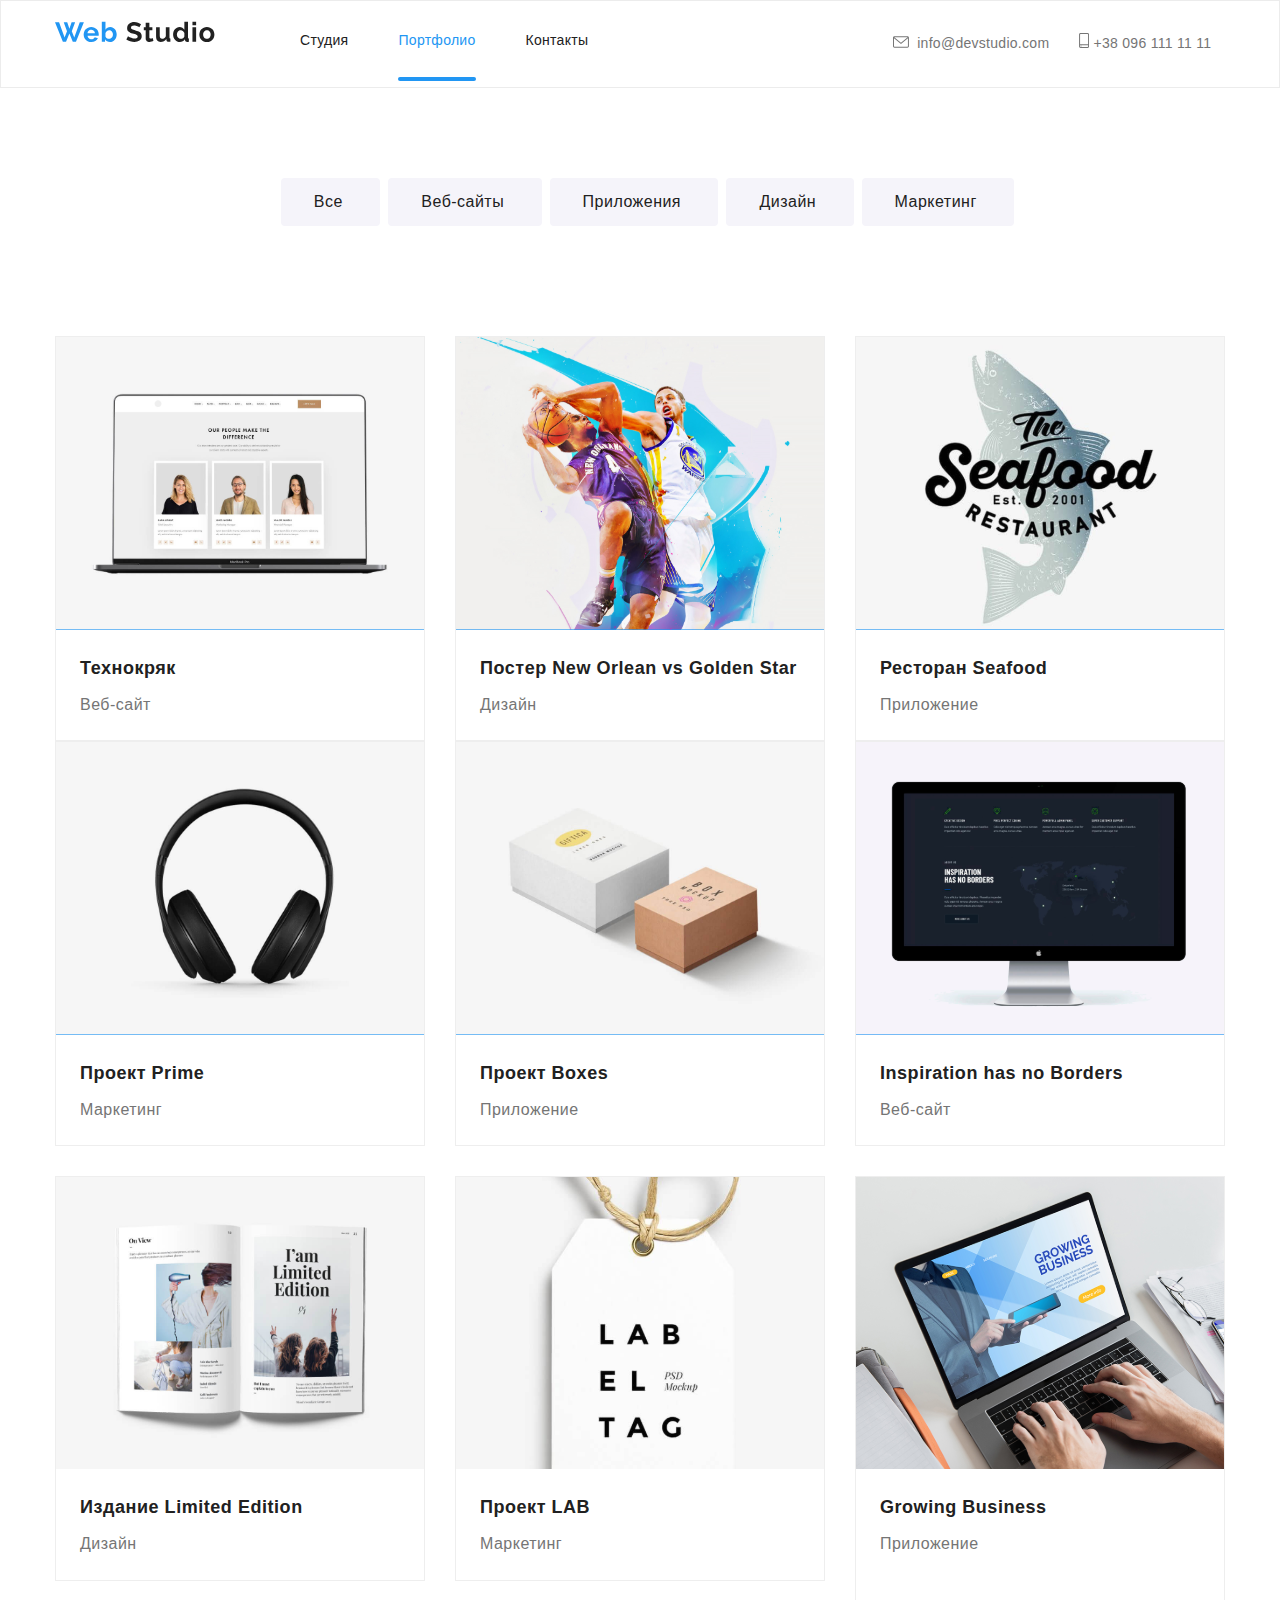
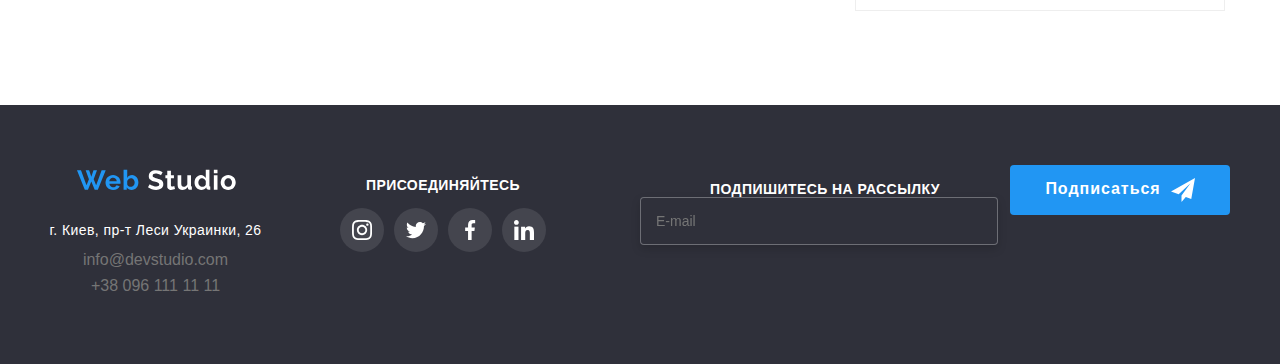
==== commit 1acd8171: "1" ====
--- a/portfolio.html
+++ b/portfolio.html
@@ -23,14 +23,14 @@
           </a>
         </div>
         <!-- Site navigation -->
-        <button type="button" class="menu-button is-open" data-menu-button aria-expanded="false"
+        <button type="button" class="menu-button" data-menu-button aria-expanded="false"
           aria-controls="menu-container">
           <svg class="mob-menuicon" aria-label="Переключатель мобильного меню">
             <use class="icon-closeburger" href="./images/sprite.svg#icon-close-burger" width="40" height="40"></use>
             <use class="icon-burger" href="./images/sprite.svg#icon-burger" width="40" height="40"></use>
           </svg>
         </button>
-        <div class="menu-container is-open" id="menu-container" data-menu>
+        <div class="menu-container" id="menu-container" data-menu>
           <div class="navcontacts-container">
             <nav class="nav-bar">
               <ul class="nav list">
@@ -70,27 +70,27 @@
       <section>
         <div class="container-portfolio">
           <div class="filter">
-          <label  class="filter-lable">Все
+          <label  class="filter-lable"><span class="filter-name">Все</span>
             <input  class="filter-input" name="filter" type="radio" value="all" >
           </label>
           
           
-          <label  class="filter-lable">Веб-сайты
+          <label  class="filter-lable"><span class="filter-name">Веб-сайты</span>
             <input class="filter-input" name="filter" type="radio" value="web-sites" />
           </label>
           
           
-          <label class="filter-lable">Приложения
+          <label class="filter-lable"><span class="filter-name">Приложения</span>
             <input class="filter-input" name="filter" type="radio" value="apps" />
           </label>
 
 
-          <label class="filter-lable">Дизайн
+          <label class="filter-lable"><span class="filter-name">Дизайн</span>
             <input class="filter-input"name="filter" type="radio" value="design" />
           </label>
 
 
-           <label class="filter-lable">Маркетинг
+           <label class="filter-lable"><span class="filter-name">Маркетинг</span>
              <input class="filter-input"name="filter" type="radio" value="marketing" />
            </label>
           </div>
--- a/css/main.min.css
+++ b/css/main.min.css
@@ -1,2 +1,2 @@
-.page{font-family:"Roboto", sans-serif;color:#212121;background-color:#fff}a{color:inherit;text-decoration:none}img{display:block;max-width:100%;height:auto}.visually-hidden{position:absolute !important;clip:rect(1px 1px 1px 1px);clip:rect(1px, 1px, 1px, 1px);padding:0 !important;border:0 !important;height:1px !important;width:1px !important;overflow:hidden}.list{list-style:none;padding:0px;margin:0px}.container{padding-left:15px;padding-right:15px;margin-right:auto;margin-left:auto}@media screen and (max-width: 767px){.container{max-width:480px}}@media screen and (min-width: 768px){.container{max-width:767px;padding-bottom:60px;padding-top:60px}}@media screen and (min-width: 1140px){.container{max-width:1200px;padding-bottom:94px;padding-top:94px}}.button{min-width:200px;padding:10px 32px;color:#fff;background:#2196f3;border-radius:4px;border:1px solid transparent}.title{font-weight:700;font-size:36px;line-height:1.2;text-align:center;letter-spacing:0.03em}.no-margin{margin:0px}.contacts{display:-webkit-box;display:-ms-flexbox;display:flex;-webkit-box-orient:vertical;-webkit-box-direction:normal;-ms-flex-direction:column;flex-direction:column}@media screen and (min-width: 768px){.contacts{margin-left:80px;padding:16px 0}}@media screen and (min-width: 1140px){.contacts{-webkit-box-orient:horizontal;-webkit-box-direction:normal;-ms-flex-direction:row;flex-direction:row;margin-left:305px;padding:32px 0;-webkit-box-align:baseline;-ms-flex-align:baseline;align-items:baseline}}.logo{display:-webkit-inline-box;display:-ms-inline-flexbox;display:inline-flex;-webkit-box-align:center;-ms-flex-align:center;align-items:center}@media screen and (max-width: 768px){.logo{padding-top:16px;padding-bottom:16px}}@media screen and (min-width: 768px){.logo{margin-right:85px;padding:16px 0}}.header-icon-size{width:160px;height:30px}.nav{font-weight:500;font-size:14px;line-height:1.1;letter-spacing:0.02em}.nav-link{position:relative;display:inline-block;padding-top:32px;padding-bottom:32px;-webkit-transition:color 250ms cubic-bezier(0.4, 0, 0.2, 1);transition:color 250ms cubic-bezier(0.4, 0, 0.2, 1)}.nav-link:hover{color:#2196f3}@media screen and (min-width: 768px){.nav{display:-webkit-box;display:-ms-flexbox;display:flex}}@media screen and (min-width: 768px){.nav-item+.nav-item{margin-left:50px}}.current-link::after{content:"";display:-webkit-box;display:-ms-flexbox;display:flex;position:absolute;left:0px;top:40px;-webkit-transform:translateY(900%);transform:translateY(900%);height:4px;width:100%;background:#2196f3;border-radius:2px}.current-link{color:#2196f3}.menu-container{z-index:9999;background-color:#fff;text-align:center;font-weight:500;font-size:18px;line-height:1.1;letter-spacing:0.02em}@media screen and (max-width: 767px){.menu-container{display:none;position:absolute;top:100%;left:0;width:100%;padding:60px 0}}.menu-container.is-open{display:block}.menu-button .icon-closeburger{display:none}.menu-button.is-open .icon-closeburger{display:block}.menu-button.is-open .icon-burger{display:none}.navigation-container{padding-left:15px;padding-right:15px;margin-right:auto;margin-left:auto}@media screen and (max-width: 767px){.navigation-container{max-width:480px;display:-webkit-box;display:-ms-flexbox;display:flex;-webkit-box-pack:justify;-ms-flex-pack:justify;justify-content:space-between}}@media screen and (min-width: 768px){.navigation-container{max-width:768px;display:-webkit-box;display:-ms-flexbox;display:flex}}@media screen and (min-width: 1140px){.navigation-container{min-width:1200px}}@media screen and (min-width: 768px){.navcontacts-container{display:-webkit-box;display:-ms-flexbox;display:flex}}.menu-button{border:none;background-color:transparent}.menu-button:hover,.menu-button:active{fill:#2196f3}@media screen and (min-width: 768px){.menu-button{display:none}}.mob-menuicon{height:40px;width:40px}header{border:1px solid #ececec;position:relative}.email-style{color:#757575;fill:#757575;-webkit-transition:color 250ms cubic-bezier(0.4, 0, 0.2, 1),fill 250ms cubic-bezier(0.4, 0, 0.2, 1);transition:color 250ms cubic-bezier(0.4, 0, 0.2, 1),fill 250ms cubic-bezier(0.4, 0, 0.2, 1)}@media screen and (max-width: 1140px){.email-style{margin-bottom:10px}}@media screen and (min-width: 767px){.email-style{display:-webkit-inline-box;display:-ms-inline-flexbox;display:inline-flex}}@media screen and (min-width: 1140px){.email-style{margin-right:30px}}.email-style:hover,.email-style:focus{color:#2196f3;fill:#2196f3}.email-text{margin-left:8px;font-style:normal;font-style:normal;font-weight:500;font-size:14px;line-height:1.14;letter-spacing:0.02em}@media screen and (max-width: 767px){.email-text{display:inline-block;margin-bottom:16px}}.phonenumber-style{font-style:normal;font-weight:500;font-size:14px;line-height:1.14;letter-spacing:0.02em}.phonenumber-style{color:#757575;fill:#757575;-webkit-transition:color 250ms cubic-bezier(0.4, 0, 0.2, 1),fill 250ms cubic-bezier(0.4, 0, 0.2, 1);transition:color 250ms cubic-bezier(0.4, 0, 0.2, 1),fill 250ms cubic-bezier(0.4, 0, 0.2, 1)}.phonenumber-style:focus,.phonenumber-style:hover{color:#2196f3;fill:#2196f3}.phonenumber-text{margin-left:8px}.features .title{display:none}@media screen and (min-width: 768px){.features-list{display:-webkit-box;display:-ms-flexbox;display:flex;-ms-flex-wrap:wrap;flex-wrap:wrap;margin:-15px}}@media screen and (min-width: 1140px){.features-list{-ms-flex-wrap:nowrap;flex-wrap:nowrap}}.features-icon-bcg{text-align:center;padding:25px 0;background-color:#f5f4fa}@media screen and (min-width: 768px){.list .item{-ms-flex-preferred-size:calc((100% - 4 * 15px) / 2);flex-basis:calc((100% - 4 * 15px) / 2);margin:15px}}@media screen and (min-width: 1140px){.list .item{-ms-flex-preferred-size:calc((100% - 3 * 30px) / 4);flex-basis:calc((100% - 3 * 30px) / 4)}}.features-icon{width:70px;height:70px}.features-title{text-align:center;font-weight:700;font-size:14px;line-height:1.1;letter-spacing:0.03em;text-transform:uppercase}.features-text{color:#757575;font-size:14px;line-height:1.7;letter-spacing:0.03em}.customers-logo{display:-webkit-box;display:-ms-flexbox;display:flex;-ms-flex-wrap:wrap;flex-wrap:wrap;margin:-15px}.customer-logo-pic{-ms-flex-preferred-size:calc((100% - 4 * 15px) / 2);flex-basis:calc((100% - 4 * 15px) / 2);height:90px;margin:15px;display:-webkit-box;display:-ms-flexbox;display:flex;-webkit-box-pack:center;-ms-flex-pack:center;justify-content:center;-webkit-box-align:center;-ms-flex-align:center;align-items:center;border:1px solid #afb1b8;-webkit-box-sizing:border-box;box-sizing:border-box;border-radius:4px;-webkit-transition:border 250ms cubic-bezier(0.4, 0, 0.2, 1);transition:border 250ms cubic-bezier(0.4, 0, 0.2, 1)}@media screen and (min-width: 768px){.customer-logo-pic{-ms-flex-preferred-size:calc((100% - 6 * 15px) / 3);flex-basis:calc((100% - 6 * 15px) / 3)}}@media screen and (min-width: 1140px){.customer-logo-pic{-ms-flex-preferred-size:calc((100% - 12 * 15px) / 6);flex-basis:calc((100% - 12 * 15px) / 6)}}.customer-logo-pic:focus,.customer-logo-pic:hover{border:1px solid #2196f3}.customers-link{fill:#afb1b8;-webkit-transition:fill 250ms cubic-bezier(0.4, 0, 0.2, 1);transition:fill 250ms cubic-bezier(0.4, 0, 0.2, 1)}.customers-link:hover,.customers-link:focus{fill:#2196f3}@media screen and (max-width: 768px){.works{display:none}}@media screen and (min-width: 768px){.works{display:none}}@media screen and (min-width: 1140px){.works{display:-webkit-box;display:-ms-flexbox;display:flex}}@media screen and (min-width: 1140px){.works .title{display:block;text-align:center;margin-bottom:50px;margin-top:0px}}.work-examples{display:-webkit-box;display:-ms-flexbox;display:flex}.work-item{position:relative}.work-img{display:block}.work-item+.work-item{margin-left:30px}.work-name{position:absolute;display:-webkit-box;display:-ms-flexbox;display:flex;-webkit-box-pack:center;-ms-flex-pack:center;justify-content:center;-webkit-box-align:center;-ms-flex-align:center;align-items:center;bottom:0px;width:370px;height:70px;margin:0px;font-weight:700;font-size:14px;line-height:1.1;letter-spacing:0.03em;text-transform:uppercase;color:#ffffff;background-color:rgba(47,48,58,0.8)}@media screen and (max-width: 768px){.team-content{padding:60px 0}}@media screen and (min-width: 768px){.team-list{display:-webkit-box;display:-ms-flexbox;display:flex;-ms-flex-wrap:wrap;flex-wrap:wrap;margin:-15px}}@media screen and (min-width: 1140px){.team-list{-ms-flex-wrap:nowrap;flex-wrap:nowrap;margin-top:50px}}.team{background-color:#f5f4fa}.team-item{margin-right:auto;margin-left:auto;display:block;-webkit-box-shadow:0px 2px 1px rgba(0,0,0,0.2),0px 1px 1px rgba(0,0,0,0.14),0px 1px 3px rgba(0,0,0,0.12);box-shadow:0px 2px 1px rgba(0,0,0,0.2),0px 1px 1px rgba(0,0,0,0.14),0px 1px 3px rgba(0,0,0,0.12);border-radius:0px 0px 4px 4px;background-color:#fff}@media screen and (min-width: 768px){.team-item{-ms-flex-preferred-size:calc((100% - 4 * 15px) / 2);flex-basis:calc((100% - 4 * 15px) / 2);margin:15px}}.team-name{font-weight:500;font-size:16px;line-height:1.2;letter-spacing:0.03em;margin-top:30px;margin-bottom:0px;text-align:center}.team-text{font-size:16px;line-height:1.2;letter-spacing:0.03em;color:#757575;margin-top:10px;margin-bottom:0px;text-align:center;margin:4px}.social{margin-top:16px;margin-bottom:24px;display:-webkit-box;display:-ms-flexbox;display:flex;-webkit-box-pack:center;-ms-flex-pack:center;justify-content:center}.social-item+.social-item{margin-left:10px}.social-link{display:-webkit-box;display:-ms-flexbox;display:flex;-webkit-box-pack:center;-ms-flex-pack:center;justify-content:center;-webkit-box-align:center;-ms-flex-align:center;align-items:center;width:44px;height:44px;border-radius:50%;fill:#afb1b8;-webkit-transition:background-color 250ms cubic-bezier(0.4, 0, 0.2, 1),fill 250ms cubic-bezier(0.4, 0, 0.2, 1);transition:background-color 250ms cubic-bezier(0.4, 0, 0.2, 1),fill 250ms cubic-bezier(0.4, 0, 0.2, 1)}.social-link:hover,.social-link:focus{background-color:#2196f3;fill:#ffffff}.footer{background-color:#2f303a}.footer-container{padding:60px 0px;margin-left:auto;margin-right:auto;max-width:480px}@media screen and (max-width: 768px){.footer-container{margin-top:60px}}@media screen and (min-width: 768px){.footer-container{display:-webkit-box;display:-ms-flexbox;display:flex;-ms-flex-wrap:wrap;flex-wrap:wrap;max-width:768px}}@media screen and (min-width: 1140px){.footer-container{-ms-flex-wrap:nowrap;flex-wrap:nowrap;max-width:1200px}}.logo-footer{text-align:center}@media screen and (max-width: 768px){.logo-footer{margin-bottom:60px}}@media screen and (min-width: 768px){.logo-footer{width:50%}}@media screen and (min-width: 1140px){.logo-footer{width:231px;margin-right:69px}}.phys-address{font-size:14px;line-height:1.7;letter-spacing:0.03em;font-style:normal;color:#fff;display:inline-block;margin-bottom:8px}.adress{color:#757575;font-style:normal;display:inline-block;margin-bottom:8px}@media screen and (min-width: 768px){.subscribe-container{width:50%}}@media screen and (min-width: 1140px){.subscribe-container{width:206px;margin-right:94px}}.subscribe-title{text-align:center;font-weight:700;font-size:14px;line-height:1.4;letter-spacing:0.03em;text-transform:uppercase;color:#fff}.footer-icon-size{width:160px;height:30px;margin-bottom:20px}.footer-social{display:-webkit-box;display:-ms-flexbox;display:flex;-webkit-box-pack:center;-ms-flex-pack:center;justify-content:center}.footer-social-link{display:-webkit-box;display:-ms-flexbox;display:flex;width:44px;height:44px;background-color:rgba(255,255,255,0.1);fill:#ffffff;border-radius:50%;-webkit-box-pack:center;-ms-flex-pack:center;justify-content:center;-webkit-box-align:center;-ms-flex-align:center;align-items:center;-webkit-transition:background-color 250ms cubic-bezier(0.4, 0, 0.2, 1);transition:background-color 250ms cubic-bezier(0.4, 0, 0.2, 1)}.footer-social-link:hover,.footer-social-link:focus{background-color:#2196f3}.footer-social-item+.footer-social-item{margin-left:10px}.suscribe-form{display:block;text-align:center;max-width:450px}@media screen and (max-width: 1140px){.suscribe-form{padding:60px 15px 0px 15px;margin-left:auto;margin-right:auto}}@media screen and (min-width: 1140px){.suscribe-form{width:570px;display:-webkit-box;display:-ms-flexbox;display:flex;-webkit-box-orient:horizontal;-webkit-box-direction:normal;-ms-flex-direction:row;flex-direction:row;-webkit-box-align:baseline;-ms-flex-align:baseline;align-items:baseline}}@media screen and (max-width: 1140px){.mail-subscribe{width:100%}}.footer-field{display:-webkit-box;display:-ms-flexbox;display:flex;-webkit-box-orient:vertical;-webkit-box-direction:reverse;-ms-flex-direction:column-reverse;flex-direction:column-reverse;text-align:center}.footer-field input{padding:15px;border:1px solid rgba(255,255,255,0.3);-webkit-filter:drop-shadow(0px 4px 4px rgba(0,0,0,0.15));filter:drop-shadow(0px 4px 4px rgba(0,0,0,0.15));border-radius:4px;color:rgba(255,255,255,0.6);background-color:#2f303a}@media screen and (min-width: 1140px){.footer-field input{width:358px;margin-right:12px}}.footer-field{font-weight:700;font-size:14px;line-height:16px;letter-spacing:0.03em;text-transform:uppercase;color:#fff}.mailing{margin-bottom:20px}.footer-btn{display:-webkit-inline-box;display:-ms-inline-flexbox;display:inline-flex;text-align:center;-webkit-box-pack:center;-ms-flex-pack:center;justify-content:center;-webkit-box-align:center;-ms-flex-align:center;align-items:center;padding:10px 32px;height:50px;min-width:220px;color:#fff;background:#2196f3;border-radius:4px;border:1px solid transparent;font-weight:700;font-size:16px;line-height:1.8;letter-spacing:0.06em}@media screen and (max-width: 1140px){.footer-btn{margin-top:20px}}.footer-btn::after{content:"";display:block;margin-left:10px;width:24px;height:24px;background-image:url(../images/send.svg);background-size:contain}.hero{background-image:-webkit-gradient(linear, left top, right top, from(rgba(47,48,58,0.8)), to(rgba(47,48,58,0.8))),url(../images/Header-mob@2x.jpg);background-image:linear-gradient(to right, rgba(47,48,58,0.8), rgba(47,48,58,0.8)),url(../images/Header-mob@2x.jpg);height:600px;background-repeat:no-repeat;background-position:center;background-size:cover;text-align:center;background-color:#212121}@media screen and (min-width: 768px){.hero{background-image:-webkit-gradient(linear, left top, right top, from(rgba(47,48,58,0.8)), to(rgba(47,48,58,0.8))),url(../images/Header-tab@2x.jpg);background-image:linear-gradient(to right, rgba(47,48,58,0.8), rgba(47,48,58,0.8)),url(../images/Header-tab@2x.jpg)}}@media screen and (min-width: 1140px){.hero{background-image:-webkit-gradient(linear, left top, right top, from(rgba(47,48,58,0.8)), to(rgba(47,48,58,0.8))),url(../images/Header-desctop@1x.jpg);background-image:linear-gradient(to right, rgba(47,48,58,0.8), rgba(47,48,58,0.8)),url(../images/Header-desctop@1x.jpg)}}.hero-title{font-weight:900;font-size:44px;line-height:1.4;text-align:center;letter-spacing:0.06em;text-transform:uppercase;color:#fff}.cotainer-hero{padding-top:200px}.filter{-webkit-box-pack:center;-ms-flex-pack:center;justify-content:center;text-align:center;display:-webkit-box;display:-ms-flexbox;display:flex;margin-top:60px;margin-bottom:40px;margin-left:15px}@media screen and (max-width: 767px){.filter{-webkit-box-pack:start;-ms-flex-pack:start;justify-content:start;-ms-flex-wrap:wrap;flex-wrap:wrap;margin-bottom:35px}}@media screen and (min-width: 1140px){.filter{margin-top:90px;margin-bottom:50px}}.filter-input{-webkit-appearance:none;-moz-appearance:none;appearance:none}.filter-lable{padding:10px 32px;background-color:#f5f4fa;margin-bottom:16px;border-radius:4px;border:1px solid transparent;-webkit-transition:color 250ms cubic-bezier(0.4, 0, 0.2, 1);transition:color 250ms cubic-bezier(0.4, 0, 0.2, 1);-webkit-transition:background-color 250ms cubic-bezier(0.4, 0, 0.2, 1);transition:background-color 250ms cubic-bezier(0.4, 0, 0.2, 1)}.filter-lable:focus,.filter-lable:hover{background-color:#2196f3;color:#fff;cursor:pointer}.filter-lable{margin-right:8px}.filter-lable:last-child{margin-right:0}@media screen and (min-width: 768px){.portfolio{display:-webkit-box;display:-ms-flexbox;display:flex;-ms-flex-wrap:wrap;flex-wrap:wrap}}.portfolio-notitle{display:none}.portfolio-item{margin-bottom:30px;border:1px solid #eeeeee}.portfolio-item:last-child{margin-bottom:60px}@media screen and (min-width: 768px){.portfolio-item{width:calc((100% - 30px) / 2);margin-right:30px;margin-bottom:30px}.portfolio-item:nth-child(even){margin-right:0px}}@media screen and (min-width: 1140px){.portfolio-item{width:calc((100% - 60px) / 3);margin-right:30px;margin-bottom:30px}.portfolio-item:nth-child(even){margin-right:30px}.portfolio-item:nth-child(3n){margin-right:0}.portfolio-item:nth-child(-n+3){margin-bottom:0px}}.portfolio-item:hover{border:1px solid #eeeeee;-webkit-box-shadow:0px 1px 1px rgba(0,0,0,0.12),0px 4px 4px rgba(0,0,0,0.06),1px 4px 6px rgba(0,0,0,0.16);box-shadow:0px 1px 1px rgba(0,0,0,0.12),0px 4px 4px rgba(0,0,0,0.06),1px 4px 6px rgba(0,0,0,0.16)}.portfolio-img{position:relative;overflow:hidden;display:block;width:100%}.portfolio-img:hover .portfolio-text{-webkit-transform:translateY(0);transform:translateY(0)}.portfolio-text{position:absolute;top:0;left:0;width:100%;height:100%;background-color:#2196f3;padding:63px 24px;font-weight:400;font-size:18px;line-height:1.5;color:#ffffff;-webkit-transform:translateY(100%);transform:translateY(100%);-webkit-transition:-webkit-transform 250ms cubic-bezier(0.4, 0, 0.2, 1);transition:-webkit-transform 250ms cubic-bezier(0.4, 0, 0.2, 1);transition:transform 250ms cubic-bezier(0.4, 0, 0.2, 1);transition:transform 250ms cubic-bezier(0.4, 0, 0.2, 1), -webkit-transform 250ms cubic-bezier(0.4, 0, 0.2, 1)}.portfolio-dsc{padding-top:20px;padding-right:24px;padding-left:24px;padding-bottom:20px}.portfolio-name{margin-top:0px;margin-bottom:0px;font-weight:700;font-size:18px;line-height:2;letter-spacing:0.03em}.portfolio-type{margin-top:4px;margin-bottom:0px;font-size:16px;line-height:1.9;letter-spacing:0.03em;color:#757575}.backdrop{position:fixed;top:0;left:0;width:100%;height:100%;background:rgba(0,0,0,0.2);opacity:1;-webkit-transition:opacity 250ms cubic-bezier(0.4, 0, 0.2, 1);transition:opacity 250ms cubic-bezier(0.4, 0, 0.2, 1)}.backdrop.is-hidden{opacity:0;pointer-events:none}.backdrop.is-hidden .modal{-webkit-transform:translate(-50%, -50%) rotate(0deg) scale(0.1);transform:translate(-50%, -50%) rotate(0deg) scale(0.1)}.modal{position:absolute;top:50%;left:50%;-webkit-transform:translate(-50%, -50%) rotate(360deg) scale(1);transform:translate(-50%, -50%) rotate(360deg) scale(1);background:#ffffff;-webkit-box-shadow:0px 1px 3px rgba(0,0,0,0.12),0px 1px 1px rgba(0,0,0,0.14),0px 2px 1px rgba(0,0,0,0.2);box-shadow:0px 1px 3px rgba(0,0,0,0.12),0px 1px 1px rgba(0,0,0,0.14),0px 2px 1px rgba(0,0,0,0.2);border-radius:4px}@media screen and (min-width: 768px){.modal{width:450px}}.close-button{position:absolute;right:8px;top:8px}.close-button:hover,.close-button:focus{fill:#2196f3}.callback-form{padding:40px;width:528px}.form-tittle{text-align:center;margin-top:0px;margin-bottom:0px;font-weight:700;font-size:20px;line-height:1.15;letter-spacing:0.03em}.form-field{position:relative;display:-webkit-box;display:-ms-flexbox;display:flex;-webkit-box-orient:vertical;-webkit-box-direction:normal;-ms-flex-direction:column;flex-direction:column;margin-top:30px}.form-field label{margin-bottom:4px;font-size:12px;line-height:14px;letter-spacing:0.01em;color:#757575}.form-lable{position:absolute;top:30%;left:42px;-webkit-transform:translateX(-30%);transform:translateX(-30%);-webkit-transition:-webkit-transform 250ms cubic-bezier(0.4, 0, 0.2, 1);transition:-webkit-transform 250ms cubic-bezier(0.4, 0, 0.2, 1);transition:transform 250ms cubic-bezier(0.4, 0, 0.2, 1);transition:transform 250ms cubic-bezier(0.4, 0, 0.2, 1), -webkit-transform 250ms cubic-bezier(0.4, 0, 0.2, 1);margin-left:10px}.form-field input{padding-left:42px;border:1px solid rgba(33,33,33,0.2);border-radius:4px;height:40px}.form-input:focus+.form-lable{-webkit-transform:translateY(-250%) translateX(-42px);transform:translateY(-250%) translateX(-42px);color:color #757575}.form-input:focus+.form-lable,.form-input:not(:placeholder-shown)+.form-lable{-webkit-transform:translateY(-250%) translateX(-42px);transform:translateY(-250%) translateX(-42px)}textarea{width:448px;height:120px;padding:12px 16px;border:1px solid rgba(33,33,33,0.2);border-radius:4px;resize:none}textareatextarea::-webkit-input-placeholder{font-size:14px;line-height:16px;letter-spacing:0.01em;color:#757575}textareatextarea:-ms-input-placeholder{font-size:14px;line-height:16px;letter-spacing:0.01em;color:#757575}textareatextarea::-ms-input-placeholder{font-size:14px;line-height:16px;letter-spacing:0.01em;color:#757575}textareatextarea::placeholder{font-size:14px;line-height:16px;letter-spacing:0.01em;color:#757575}.modal-icon{position:absolute;top:50%;left:15px;-webkit-transform:translateY(-50%);transform:translateY(-50%)}.form-input:focus ~ .modal-icon{fill:#2196f3}.policy-field{display:-webkit-inline-box;display:-ms-inline-flexbox;display:inline-flex;-webkit-box-align:center;-ms-flex-align:center;align-items:center;margin-top:20px}.policy-field .policy-link{text-decoration:underline;color:#2196f3}.checkbox{-webkit-appearance:none;-moz-appearance:none;appearance:none}.checkbox-lable{display:-webkit-box;display:-ms-flexbox;display:flex;-webkit-box-align:center;-ms-flex-align:center;align-items:center}.checkbox-icon{content:"";display:block;width:16px;height:15px;background-image:url(../images/checkbox-frame.svg);margin-right:8px}.checkbox:checked+.checkbox-icon{background-image:url(../images/checked-checkbox.svg)}.submit{display:-webkit-box;display:-ms-flexbox;display:flex;-ms-flex-line-pack:center;align-content:center;-webkit-box-pack:center;-ms-flex-pack:center;justify-content:center}.submit-btn{margin-top:30px}
+.page{font-family:"Roboto", sans-serif;color:#212121;background-color:#fff}a{color:inherit;text-decoration:none}img{display:block;max-width:100%;height:auto}.visually-hidden{position:absolute !important;clip:rect(1px 1px 1px 1px);clip:rect(1px, 1px, 1px, 1px);padding:0 !important;border:0 !important;height:1px !important;width:1px !important;overflow:hidden}.list{list-style:none;padding:0px;margin:0px}.container{padding-left:15px;padding-right:15px;margin-right:auto;margin-left:auto}@media screen and (max-width: 767px){.container{width:100%;padding-bottom:60px;padding-top:60px}}@media screen and (min-width: 768px){.container{max-width:767px;padding-bottom:60px;padding-top:60px}}@media screen and (min-width: 1140px){.container{max-width:1200px;padding-bottom:94px;padding-top:94px}}.button{min-width:200px;padding:10px 32px;color:#fff;background:#2196f3;border-radius:4px;border:1px solid transparent}.button:hover,.button:focus{color:#2196f3;background:#fff}.title{font-weight:700;font-size:36px;line-height:1.2;text-align:center;letter-spacing:0.03em}@media screen and (max-width: 1140px){.title{margin:0 0 30px 0}}@media screen and (min-width: 1140px){.title{margin:0 0 50px 0}}.no-margin{margin:0px}.contacts{display:-webkit-box;display:-ms-flexbox;display:flex;-webkit-box-orient:vertical;-webkit-box-direction:normal;-ms-flex-direction:column;flex-direction:column}@media screen and (min-width: 768px){.contacts{margin-left:80px;padding:16px 0}}@media screen and (min-width: 1140px){.contacts{-webkit-box-orient:horizontal;-webkit-box-direction:normal;-ms-flex-direction:row;flex-direction:row;margin-left:305px;padding:32px 0;-webkit-box-align:baseline;-ms-flex-align:baseline;align-items:baseline}}.logo{display:-webkit-inline-box;display:-ms-inline-flexbox;display:inline-flex;-webkit-box-align:center;-ms-flex-align:center;align-items:center}@media screen and (max-width: 768px){.logo{padding-top:16px;padding-bottom:16px}}@media screen and (min-width: 768px){.logo{margin-right:85px;padding:16px 0}}.header-icon-size{width:160px;height:30px}.nav{font-weight:500;font-size:14px;line-height:1.1;letter-spacing:0.02em}.nav-link{position:relative;display:inline-block;padding-top:32px;padding-bottom:32px;-webkit-transition:color 250ms cubic-bezier(0.4, 0, 0.2, 1);transition:color 250ms cubic-bezier(0.4, 0, 0.2, 1)}.nav-link:hover{color:#2196f3}@media screen and (min-width: 768px){.nav{display:-webkit-box;display:-ms-flexbox;display:flex}}@media screen and (min-width: 768px){.nav-item+.nav-item{margin-left:50px}}.current-link::after{content:"";display:-webkit-box;display:-ms-flexbox;display:flex;position:absolute;left:0px;top:40px;-webkit-transform:translateY(900%);transform:translateY(900%);height:4px;width:100%;background:#2196f3;border-radius:2px}.current-link{color:#2196f3}.menu-container{z-index:7;background-color:#fff;text-align:center;font-weight:500;font-size:18px;line-height:1.1;letter-spacing:0.02em}@media screen and (max-width: 767px){.menu-container{display:none;position:absolute;top:100%;left:0;width:100%;padding:60px 0}}.menu-container.is-open{display:block}.menu-button .icon-closeburger{display:none}.menu-button.is-open .icon-closeburger{display:block}.menu-button.is-open .icon-burger{display:none}.navigation-container{padding-left:15px;padding-right:15px;margin-right:auto;margin-left:auto}@media screen and (max-width: 767px){.navigation-container{width:100%;display:-webkit-box;display:-ms-flexbox;display:flex;-webkit-box-pack:justify;-ms-flex-pack:justify;justify-content:space-between}}@media screen and (min-width: 768px){.navigation-container{max-width:768px;display:-webkit-box;display:-ms-flexbox;display:flex}}@media screen and (min-width: 1140px){.navigation-container{min-width:1200px}}@media screen and (min-width: 768px){.navcontacts-container{display:-webkit-box;display:-ms-flexbox;display:flex}}.menu-button{border:none;background-color:transparent}.menu-button:hover,.menu-button:active{fill:#2196f3}@media screen and (min-width: 768px){.menu-button{display:none}}.mob-menuicon{height:40px;width:40px}header{border:1px solid #ececec;position:relative}.email-style{color:#757575;fill:#757575;-webkit-transition:color 250ms cubic-bezier(0.4, 0, 0.2, 1),fill 250ms cubic-bezier(0.4, 0, 0.2, 1);transition:color 250ms cubic-bezier(0.4, 0, 0.2, 1),fill 250ms cubic-bezier(0.4, 0, 0.2, 1)}@media screen and (max-width: 1140px){.email-style{margin-bottom:10px}}@media screen and (min-width: 767px){.email-style{display:-webkit-inline-box;display:-ms-inline-flexbox;display:inline-flex}}@media screen and (min-width: 1140px){.email-style{margin-right:30px}}.email-style:hover,.email-style:focus{color:#2196f3;fill:#2196f3}.email-text{margin-left:8px;font-style:normal;font-style:normal;font-weight:500;font-size:14px;line-height:1.14;letter-spacing:0.02em}@media screen and (max-width: 767px){.email-text{display:inline-block;margin-bottom:16px}}.phonenumber-style{font-style:normal;font-weight:500;font-size:14px;line-height:1.14;letter-spacing:0.02em}.phonenumber-style{color:#757575;fill:#757575;-webkit-transition:color 250ms cubic-bezier(0.4, 0, 0.2, 1),fill 250ms cubic-bezier(0.4, 0, 0.2, 1);transition:color 250ms cubic-bezier(0.4, 0, 0.2, 1),fill 250ms cubic-bezier(0.4, 0, 0.2, 1)}.phonenumber-style:focus,.phonenumber-style:hover{color:#2196f3;fill:#2196f3}.features .title{display:none}@media screen and (min-width: 768px){.features-list{display:-webkit-box;display:-ms-flexbox;display:flex;-ms-flex-wrap:wrap;flex-wrap:wrap;margin:-15px}}@media screen and (min-width: 1140px){.features-list{-ms-flex-wrap:nowrap;flex-wrap:nowrap}}.features-icon-bcg{text-align:center;padding:25px 0;background-color:#f5f4fa}@media screen and (min-width: 768px){.list .item{-ms-flex-preferred-size:calc((100% - 4 * 15px) / 2);flex-basis:calc((100% - 4 * 15px) / 2);margin:15px}}@media screen and (min-width: 1140px){.list .item{-ms-flex-preferred-size:calc((100% - 3 * 30px) / 4);flex-basis:calc((100% - 3 * 30px) / 4)}}.features-icon{width:70px;height:70px}.features-title{text-align:center;font-weight:700;font-size:14px;line-height:1.1;letter-spacing:0.03em;text-transform:uppercase}.features-text{color:#757575;font-size:14px;line-height:1.7;letter-spacing:0.03em}.customers-logo{display:-webkit-box;display:-ms-flexbox;display:flex;-ms-flex-wrap:wrap;flex-wrap:wrap;margin:-15px}.customer-logo-pic{-ms-flex-preferred-size:calc((100% - 4 * 15px) / 2);flex-basis:calc((100% - 4 * 15px) / 2);height:90px;margin:15px;display:-webkit-box;display:-ms-flexbox;display:flex;-webkit-box-pack:center;-ms-flex-pack:center;justify-content:center;-webkit-box-align:center;-ms-flex-align:center;align-items:center;border:1px solid #afb1b8;-webkit-box-sizing:border-box;box-sizing:border-box;border-radius:4px;-webkit-transition:border 250ms cubic-bezier(0.4, 0, 0.2, 1);transition:border 250ms cubic-bezier(0.4, 0, 0.2, 1)}@media screen and (min-width: 768px){.customer-logo-pic{-ms-flex-preferred-size:calc((100% - 6 * 15px) / 3);flex-basis:calc((100% - 6 * 15px) / 3)}}@media screen and (min-width: 1140px){.customer-logo-pic{-ms-flex-preferred-size:calc((100% - 12 * 15px) / 6);flex-basis:calc((100% - 12 * 15px) / 6)}}.customer-logo-pic:focus,.customer-logo-pic:hover{border:1px solid #2196f3}.customers-link{fill:#afb1b8;-webkit-transition:fill 250ms cubic-bezier(0.4, 0, 0.2, 1);transition:fill 250ms cubic-bezier(0.4, 0, 0.2, 1)}.customers-link:hover,.customers-link:focus{fill:#2196f3}@media screen and (max-width: 768px){.works{display:none}}@media screen and (min-width: 768px){.works{display:none}}@media screen and (min-width: 1140px){.works{display:-webkit-box;display:-ms-flexbox;display:flex}}@media screen and (min-width: 1140px){.works .title{display:block;text-align:center;margin-bottom:50px;margin-top:0px}}.work-examples{display:-webkit-box;display:-ms-flexbox;display:flex}.work-item{position:relative}.work-img{display:block}.work-item+.work-item{margin-left:30px}.work-name{position:absolute;display:-webkit-box;display:-ms-flexbox;display:flex;-webkit-box-pack:center;-ms-flex-pack:center;justify-content:center;-webkit-box-align:center;-ms-flex-align:center;align-items:center;bottom:0px;width:370px;height:70px;margin:0px;font-weight:700;font-size:14px;line-height:1.1;letter-spacing:0.03em;text-transform:uppercase;color:#ffffff;background-color:rgba(47,48,58,0.8)}@media screen and (max-width: 768px){.team-content{padding:0}}@media screen and (min-width: 768px){.team-list{display:-webkit-box;display:-ms-flexbox;display:flex;-ms-flex-wrap:wrap;flex-wrap:wrap;margin:-15px}}@media screen and (min-width: 1140px){.team-list{-ms-flex-wrap:nowrap;flex-wrap:nowrap;margin-top:50px}}.team{background-color:#f5f4fa}.team-item{margin-right:auto;margin-left:auto;display:block;-webkit-box-shadow:0px 2px 1px rgba(0,0,0,0.2),0px 1px 1px rgba(0,0,0,0.14),0px 1px 3px rgba(0,0,0,0.12);box-shadow:0px 2px 1px rgba(0,0,0,0.2),0px 1px 1px rgba(0,0,0,0.14),0px 1px 3px rgba(0,0,0,0.12);border-radius:0px 0px 4px 4px;background-color:#fff}@media screen and (max-width: 768px){.team-item{margin-bottom:30px}}@media screen and (min-width: 768px){.team-item{-ms-flex-preferred-size:calc((100% - 4 * 15px) / 2);flex-basis:calc((100% - 4 * 15px) / 2);margin:15px}}@media screen and (max-width: 1140px){.team-img{width:100%}}.team-name{font-weight:500;font-size:16px;line-height:1.2;letter-spacing:0.03em;margin-top:30px;margin-bottom:0px;text-align:center}.team-text{font-size:16px;line-height:1.2;letter-spacing:0.03em;color:#757575;margin-top:10px;margin-bottom:0px;text-align:center;margin:4px}.social{padding-top:16px;padding-bottom:24px;display:-webkit-box;display:-ms-flexbox;display:flex;-webkit-box-pack:center;-ms-flex-pack:center;justify-content:center}.social-item+.social-item{margin-left:10px}.social-link{display:-webkit-box;display:-ms-flexbox;display:flex;-webkit-box-pack:center;-ms-flex-pack:center;justify-content:center;-webkit-box-align:center;-ms-flex-align:center;align-items:center;width:44px;height:44px;border-radius:50%;fill:#afb1b8;-webkit-transition:background-color 250ms cubic-bezier(0.4, 0, 0.2, 1),fill 250ms cubic-bezier(0.4, 0, 0.2, 1);transition:background-color 250ms cubic-bezier(0.4, 0, 0.2, 1),fill 250ms cubic-bezier(0.4, 0, 0.2, 1)}.social-link:hover,.social-link:focus{background-color:#2196f3;fill:#ffffff}.footer{display:block;width:100%;background-color:#2f303a}.footer-container{padding:60px 15px;margin-left:auto;margin-right:auto;width:100%}@media screen and (min-width: 768px){.footer-container{display:-webkit-box;display:-ms-flexbox;display:flex;-ms-flex-wrap:wrap;flex-wrap:wrap;max-width:768px;padding:60px 0}}@media screen and (min-width: 1140px){.footer-container{-ms-flex-wrap:nowrap;flex-wrap:nowrap;max-width:1200px}}.logo-footer{text-align:center}@media screen and (max-width: 768px){.logo-footer{margin-bottom:60px}}@media screen and (min-width: 768px){.logo-footer{width:50%}}@media screen and (min-width: 1140px){.logo-footer{width:231px;margin-right:69px}}.phys-address{font-size:14px;line-height:1.7;letter-spacing:0.03em;font-style:normal;color:#fff;display:inline-block;margin-bottom:8px}.adress{color:#757575;font-style:normal;display:inline-block;margin-bottom:8px}@media screen and (min-width: 768px){.subscribe-container{width:50%}}@media screen and (min-width: 1140px){.subscribe-container{width:206px;margin-right:94px}}.subscribe-title{text-align:center;font-weight:700;font-size:14px;line-height:1.4;letter-spacing:0.03em;text-transform:uppercase;color:#fff}.footer-icon-size{width:160px;height:30px;margin-bottom:20px}.footer-social{display:-webkit-box;display:-ms-flexbox;display:flex;-webkit-box-pack:center;-ms-flex-pack:center;justify-content:center}.footer-social-link{display:-webkit-box;display:-ms-flexbox;display:flex;width:44px;height:44px;background-color:rgba(255,255,255,0.1);fill:#ffffff;border-radius:50%;-webkit-box-pack:center;-ms-flex-pack:center;justify-content:center;-webkit-box-align:center;-ms-flex-align:center;align-items:center;-webkit-transition:background-color 250ms cubic-bezier(0.4, 0, 0.2, 1);transition:background-color 250ms cubic-bezier(0.4, 0, 0.2, 1)}.footer-social-link:hover,.footer-social-link:focus{background-color:#2196f3}.footer-social-item+.footer-social-item{margin-left:10px}.suscribe-form{display:block;text-align:center;width:100%}@media screen and (max-width: 1140px){.suscribe-form{padding:60px 15px 0px 15px;margin-left:auto;margin-right:auto}}@media screen and (min-width: 1140px){.suscribe-form{width:570px;display:-webkit-box;display:-ms-flexbox;display:flex;-webkit-box-orient:horizontal;-webkit-box-direction:normal;-ms-flex-direction:row;flex-direction:row;-webkit-box-align:baseline;-ms-flex-align:baseline;align-items:baseline}}@media screen and (max-width: 1140px){.mail-subscribe{width:100%}}.footer-field{display:-webkit-box;display:-ms-flexbox;display:flex;-webkit-box-orient:vertical;-webkit-box-direction:reverse;-ms-flex-direction:column-reverse;flex-direction:column-reverse;text-align:center}.footer-field input{padding:15px;border:1px solid rgba(255,255,255,0.3);-webkit-filter:drop-shadow(0px 4px 4px rgba(0,0,0,0.15));filter:drop-shadow(0px 4px 4px rgba(0,0,0,0.15));border-radius:4px;color:rgba(255,255,255,0.6);background-color:#2f303a}@media screen and (min-width: 1140px){.footer-field input{width:358px;margin-right:12px}}.footer-field{font-weight:700;font-size:14px;line-height:16px;letter-spacing:0.03em;text-transform:uppercase;color:#fff}.mailing{margin-bottom:20px}.footer-btn{display:-webkit-inline-box;display:-ms-inline-flexbox;display:inline-flex;text-align:center;-webkit-box-pack:center;-ms-flex-pack:center;justify-content:center;-webkit-box-align:center;-ms-flex-align:center;align-items:center;padding:10px 32px;height:50px;min-width:220px;color:#fff;background:#2196f3;border-radius:4px;border:1px solid transparent;font-weight:700;font-size:16px;line-height:1.8;letter-spacing:0.06em}@media screen and (max-width: 1140px){.footer-btn{margin-top:20px}}.footer-btn::after{content:"";display:block;margin-left:10px;width:24px;height:24px;background-image:url(../images/send.svg);background-size:contain}.hero{background-image:-webkit-gradient(linear, left top, right top, from(rgba(47,48,58,0.8)), to(rgba(47,48,58,0.8))),url(../images/Header-mob@2x.jpg);background-image:linear-gradient(to right, rgba(47,48,58,0.8), rgba(47,48,58,0.8)),url(../images/Header-mob@2x.jpg);height:600px;width:100%;background-repeat:no-repeat;background-position:center;background-size:cover;text-align:center;background-color:#212121}@media screen and (min-width: 768px){.hero{background-image:-webkit-gradient(linear, left top, right top, from(rgba(47,48,58,0.8)), to(rgba(47,48,58,0.8))),url(../images/Header-tab@2x.jpg);background-image:linear-gradient(to right, rgba(47,48,58,0.8), rgba(47,48,58,0.8)),url(../images/Header-tab@2x.jpg)}}@media screen and (min-width: 1140px){.hero{background-image:-webkit-gradient(linear, left top, right top, from(rgba(47,48,58,0.8)), to(rgba(47,48,58,0.8))),url(../images/Header-desctop@1x.jpg);background-image:linear-gradient(to right, rgba(47,48,58,0.8), rgba(47,48,58,0.8)),url(../images/Header-desctop@1x.jpg)}}.hero-title{font-weight:900;font-size:26px;line-height:42px;text-align:center;letter-spacing:0.06em;text-transform:uppercase;color:#fff}@media screen and (min-width: 1140px){.hero-title{font-size:44px;line-height:60px}}.cotainer-hero{padding-top:200px}.filter{-webkit-box-pack:center;-ms-flex-pack:center;justify-content:center;text-align:center;display:-webkit-box;display:-ms-flexbox;display:flex;padding-top:60px;margin-left:15px}@media screen and (max-width: 767px){.filter{max-width:500px;-webkit-box-pack:start;-ms-flex-pack:start;justify-content:start;-ms-flex-wrap:wrap;flex-wrap:wrap}}@media screen and (min-width: 1140px){.filter{padding-top:90px}}.filter-input{-webkit-appearance:none;-moz-appearance:none;appearance:none}.filter-lable{padding:10px 32px;background-color:#f5f4fa;margin-bottom:16px;border-radius:4px;border:1px solid transparent;-webkit-transition:color 250ms cubic-bezier(0.4, 0, 0.2, 1);transition:color 250ms cubic-bezier(0.4, 0, 0.2, 1);-webkit-transition:background-color 250ms cubic-bezier(0.4, 0, 0.2, 1);transition:background-color 250ms cubic-bezier(0.4, 0, 0.2, 1)}.filter-lable:focus,.filter-lable:hover{background-color:#2196f3;color:#fff;cursor:pointer}.filter-lable{margin-right:8px}.filter-lable:last-child{margin-right:0}.filter-name{font-weight:500;font-size:16px;line-height:26px;text-align:center;letter-spacing:0.03em}@media screen and (min-width: 768px){.portfolio{display:-webkit-box;display:-ms-flexbox;display:flex;-ms-flex-wrap:wrap;flex-wrap:wrap}}.portfolio-notitle{display:none}.portfolio-item{margin-bottom:30px;border:1px solid #eeeeee}.portfolio-item:last-child{margin-bottom:0}@media screen and (min-width: 768px){.portfolio-item{width:calc((100% - 30px) / 2);margin-right:30px;margin-bottom:30px}.portfolio-item:nth-child(even){margin-right:0px}}@media screen and (min-width: 1140px){.portfolio-item{width:calc((100% - 60px) / 3);margin-right:30px;margin-bottom:30px}.portfolio-item:nth-child(even){margin-right:30px}.portfolio-item:nth-child(3n){margin-right:0}.portfolio-item:nth-child(-n+3){margin-bottom:0px}}.portfolio-item:hover{border:1px solid #eeeeee;-webkit-box-shadow:0px 1px 1px rgba(0,0,0,0.12),0px 4px 4px rgba(0,0,0,0.06),1px 4px 6px rgba(0,0,0,0.16);box-shadow:0px 1px 1px rgba(0,0,0,0.12),0px 4px 4px rgba(0,0,0,0.06),1px 4px 6px rgba(0,0,0,0.16)}.portfolio-img{position:relative;overflow:hidden;display:block;width:100%}.portfolio-img:hover .portfolio-text{-webkit-transform:translateY(0);transform:translateY(0)}.portfolio-text{position:absolute;top:0;left:0;width:100%;height:100%;background-color:#2196f3;padding:63px 24px;font-weight:400;font-size:18px;line-height:1.5;color:#ffffff;-webkit-transform:translateY(100%);transform:translateY(100%);-webkit-transition:-webkit-transform 250ms cubic-bezier(0.4, 0, 0.2, 1);transition:-webkit-transform 250ms cubic-bezier(0.4, 0, 0.2, 1);transition:transform 250ms cubic-bezier(0.4, 0, 0.2, 1);transition:transform 250ms cubic-bezier(0.4, 0, 0.2, 1), -webkit-transform 250ms cubic-bezier(0.4, 0, 0.2, 1)}.portfolio-dsc{padding-top:20px;padding-right:24px;padding-left:24px;padding-bottom:20px}.portfolio-name{margin-top:0px;margin-bottom:0px;font-weight:700;font-size:18px;line-height:2;letter-spacing:0.03em}.portfolio-type{margin-top:4px;margin-bottom:0px;font-size:16px;line-height:1.9;letter-spacing:0.03em;color:#757575}.backdrop{z-index:8;position:fixed;overflow-y:scroll;top:0;left:0;width:100%;height:100%;background:rgba(0,0,0,0.2);opacity:1;-webkit-transition:opacity 250ms cubic-bezier(0.4, 0, 0.2, 1);transition:opacity 250ms cubic-bezier(0.4, 0, 0.2, 1)}.backdrop.is-hidden{opacity:0;pointer-events:none}.backdrop.is-hidden .modal{-webkit-transform:translate(-50%, -50%) rotate(0deg) scale(0.1);transform:translate(-50%, -50%) rotate(0deg) scale(0.1)}.modal{z-index:66;position:absolute;top:50%;left:50%;-webkit-transform:translate(-50%, -50%) rotate(360deg) scale(1);transform:translate(-50%, -50%) rotate(360deg) scale(1);background:#ffffff;-webkit-box-shadow:0px 1px 3px rgba(0,0,0,0.12),0px 1px 1px rgba(0,0,0,0.14),0px 2px 1px rgba(0,0,0,0.2);box-shadow:0px 1px 3px rgba(0,0,0,0.12),0px 1px 1px rgba(0,0,0,0.14),0px 2px 1px rgba(0,0,0,0.2);border-radius:4px}.close-button{position:absolute;right:8px;top:8px}.close-button:hover,.close-button:focus{fill:#2196f3}.callback-form{padding:40px}@media screen and (max-width: 767px){.callback-form{width:320px}}@media screen and (min-width: 768px){.callback-form{width:450px}}@media screen and (min-width: 1140px){.callback-form{min-width:528px}}.form-tittle{text-align:center;margin-top:0px;margin-bottom:0px;font-weight:700;font-size:20px;line-height:1.15;letter-spacing:0.03em}.form-field{position:relative;display:-webkit-box;display:-ms-flexbox;display:flex;-webkit-box-orient:vertical;-webkit-box-direction:normal;-ms-flex-direction:column;flex-direction:column;margin-top:30px}.form-field label{margin-bottom:4px;font-size:12px;line-height:14px;letter-spacing:0.01em;color:#757575}.form-lable{position:absolute;top:30%;left:42px;-webkit-transform:translateX(-30%);transform:translateX(-30%);-webkit-transition:-webkit-transform 250ms cubic-bezier(0.4, 0, 0.2, 1);transition:-webkit-transform 250ms cubic-bezier(0.4, 0, 0.2, 1);transition:transform 250ms cubic-bezier(0.4, 0, 0.2, 1);transition:transform 250ms cubic-bezier(0.4, 0, 0.2, 1), -webkit-transform 250ms cubic-bezier(0.4, 0, 0.2, 1);margin-left:10px}.form-field input{width:100%;padding-left:42px;border:1px solid rgba(33,33,33,0.2);border-radius:4px;height:40px}.form-input:focus+.form-lable{-webkit-transform:translateY(-250%) translateX(-42px);transform:translateY(-250%) translateX(-42px);color:color #757575}.form-input:focus+.form-lable,.form-input:not(:placeholder-shown)+.form-lable{-webkit-transform:translateY(-250%) translateX(-42px);transform:translateY(-250%) translateX(-42px)}textarea{width:100%;height:120px;padding:12px 16px;border:1px solid rgba(33,33,33,0.2);border-radius:4px;resize:none}textareatextarea::-webkit-input-placeholder{font-size:14px;line-height:16px;letter-spacing:0.01em;color:#757575}textareatextarea:-ms-input-placeholder{font-size:14px;line-height:16px;letter-spacing:0.01em;color:#757575}textareatextarea::-ms-input-placeholder{font-size:14px;line-height:16px;letter-spacing:0.01em;color:#757575}textareatextarea::placeholder{font-size:14px;line-height:16px;letter-spacing:0.01em;color:#757575}.modal-icon{position:absolute;top:50%;left:15px;-webkit-transform:translateY(-50%);transform:translateY(-50%)}.form-input:focus ~ .modal-icon{fill:#2196f3}.policy-field{display:-webkit-inline-box;display:-ms-inline-flexbox;display:inline-flex;-webkit-box-align:center;-ms-flex-align:center;align-items:center;margin-top:20px}.policy-field .policy-link{text-decoration:underline;color:#2196f3}.checkbox{-webkit-appearance:none;-moz-appearance:none;appearance:none}.checkbox-lable{display:-webkit-box;display:-ms-flexbox;display:flex;-webkit-box-align:center;-ms-flex-align:center;align-items:center}.checkbox-icon{content:"";display:inline-block;width:16px;height:15px;background-image:url(../images/checkbox-frame.svg);margin-right:8px}.checkbox:checked+.checkbox-icon{background-image:url(../images/checked-checkbox.svg)}.submit{display:-webkit-box;display:-ms-flexbox;display:flex;-ms-flex-line-pack:center;align-content:center;-webkit-box-pack:center;-ms-flex-pack:center;justify-content:center}.submit-btn{margin-top:30px}.mailing-agreement{font-size:14px;line-height:2;letter-spacing:0.03em;color:#757575}
 /*# sourceMappingURL=main.min.css.map */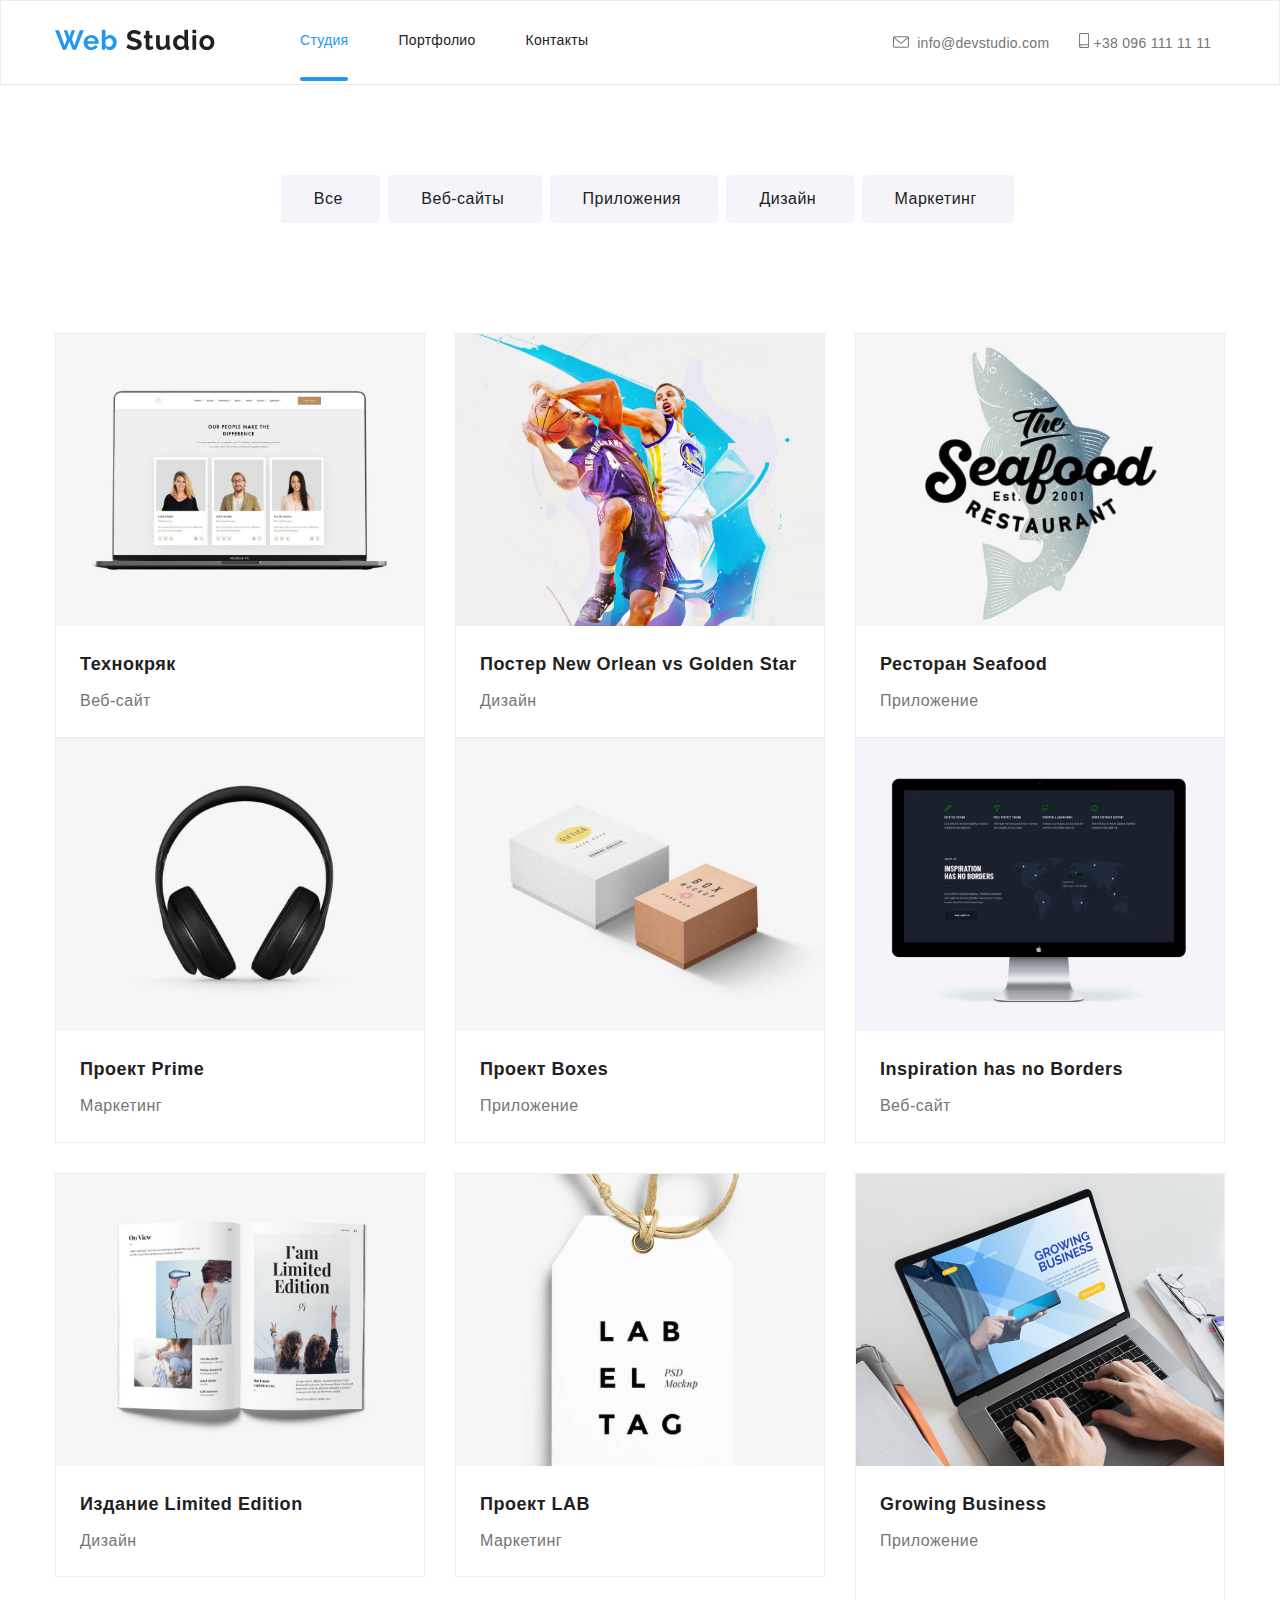
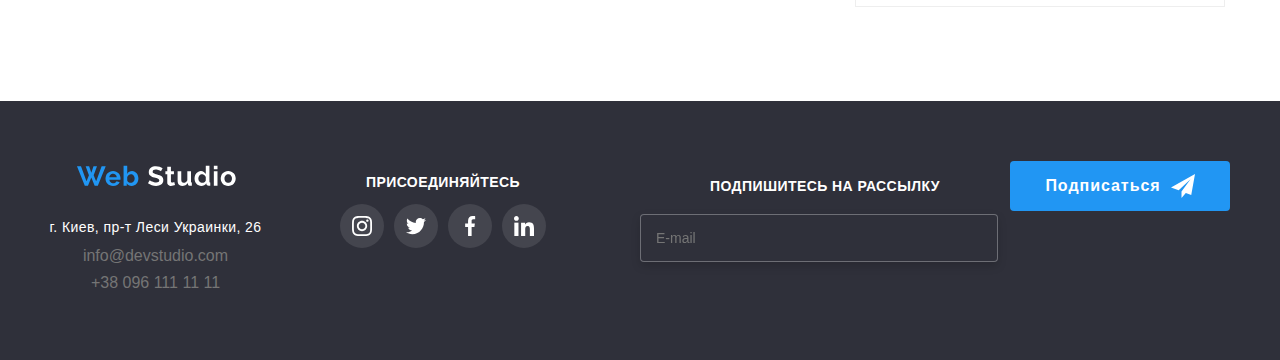
==== commit e25f855d: "final" ====
--- a/portfolio.html
+++ b/portfolio.html
@@ -17,17 +17,16 @@
       <div class="navigation-container">
         <div class="logo">
           <a href="./index.html">
-            <svg class="footer-icon-size">
+            <svg class="header-icon-size">
               <use href="./images/sprite.svg#icon-WebStudio-header" width="160" height="30" />
             </svg>
           </a>
         </div>
         <!-- Site navigation -->
-        <button type="button" class="menu-button" data-menu-button aria-expanded="false"
-          aria-controls="menu-container">
+        <button type="button" class="menu-button" data-menu-button aria-expanded="false" aria-controls="menu-container">
           <svg class="mob-menuicon" aria-label="Переключатель мобильного меню">
-            <use class="icon-closeburger" href="./images/sprite.svg#icon-close-burger" width="40" height="40"></use>
-            <use class="icon-burger" href="./images/sprite.svg#icon-burger" width="40" height="40"></use>
+            <use class="icon-closeburger" href="./images/sprite.svg#icon-close-burger" width="18" height="18"></use>
+            <use class="icon-burger" href="./images/sprite.svg#icon-burger" width="24" height="16"></use>
           </svg>
         </button>
         <div class="menu-container" id="menu-container" data-menu>
@@ -35,10 +34,10 @@
             <nav class="nav-bar">
               <ul class="nav list">
                 <li class="nav-item">
-                  <a class="nav-link " href="./index.html">Студия</a>
+                  <a class="nav-link current-link" href="./index.html">Студия</a>
                 </li>
                 <li class="nav-item">
-                  <a class="nav-link current-link" href="./portfolio.html">Портфолио</a>
+                  <a class="nav-link" href="./portfolio.html">Портфолио</a>
                 </li>
                 <li class="nav-item">
                   <a class="nav-link" href="">Контакты</a>
@@ -108,7 +107,7 @@
               <li class="portfolio-item">
                 <a href="" >
                   <div class="portfolio-img">
-                    <img class="img" src="./images-portfolio/tehnokrak.svg" alt="Изображение веб-сайта на ноутбуке" width="480">
+                    <img class="portfolio-img-size" src="./images-portfolio/tehnokrak.svg" alt="Изображение веб-сайта на ноутбуке" width="480">
                     <div class="portfolio-text">
                       <p>
                         Технокряк это современная площадка распространения
@@ -127,7 +126,7 @@
               <li class="portfolio-item">
                 <a href="">
                   <div class="portfolio-img">
-                    <img class="img" src="./images-portfolio/basketball-poster.svg" alt="Постер New Orlean vs Golden Star" width="480">
+                    <img class="portfolio-img-size" src="./images-portfolio/basketball-poster.svg" alt="Постер New Orlean vs Golden Star" width="480">
                     <div class="portfolio-text">
                       <p>
                         Технокряк это современная площадка распространения
@@ -146,7 +145,7 @@
               <li class="portfolio-item">
                 <a href="">
                   <div class="portfolio-img">
-                    <img class="img" src="./images-portfolio/seafood-logo.svg" alt="Лого Ресторана" width="480">
+                    <img class="portfolio-img-size" src="./images-portfolio/seafood-logo.svg" alt="Лого Ресторана" width="480">
                     <div class="portfolio-text">
                       <p>
                         Технокряк это современная площадка распространения
@@ -165,7 +164,7 @@
               <li class="portfolio-item">
                 <a href="">
                   <div class="portfolio-img">
-                    <img class="img" src="./images-portfolio/headphones.svg" alt="Наушники" width="480">
+                    <img class="portfolio-img-size" src="./images-portfolio/headphones.svg" alt="Наушники" width="480">
                     <div class="portfolio-text">
                       <p>
                         Технокряк это современная площадка распространения
@@ -184,7 +183,7 @@
               <li class="portfolio-item">
                 <a href="">
                   <div class="portfolio-img">
-                    <img class="img" src="./images-portfolio/boxes-project.svg" alt="Проэкт Boxes" width="480">
+                    <img class="portfolio-img-size" src="./images-portfolio/boxes-project.svg" alt="Проэкт Boxes" width="480">
                     <div class="portfolio-text">
                       <p>
                         Технокряк это современная площадка распространения
@@ -203,7 +202,7 @@
               <li class="portfolio-item">
                 <a href="">
                   <div class="portfolio-img">
-                    <img class="img" src="./images-portfolio/desktop-screen.svg" alt="Монитор" width="480">
+                    <img class="portfolio-img-size" src="./images-portfolio/desktop-screen.svg" alt="Монитор" width="480">
                     <div class="portfolio-text">
                       <p>
                         Технокряк это современная площадка распространения
@@ -222,7 +221,7 @@
               <li class="portfolio-item">
                 <a href="">
                   <div class="portfolio-img">
-                    <img class="img" src="./images-portfolio/limitededition.svg" alt="Книга" width="480">
+                    <img class="portfolio-img-size" src="./images-portfolio/limitededition.svg" alt="Книга" width="480">
                     <div class="portfolio-text">
                       <p>
                         Технокряк это современная площадка распространения
@@ -241,7 +240,7 @@
               <li class="portfolio-item">
                 <a href="">
                   <div class="portfolio-img">
-                    <img class="img" src="./images-portfolio/labletag.svg" alt="Лэйблтэг" width="480">
+                    <img class="portfolio-img-size" src="./images-portfolio/labletag.svg" alt="Лэйблтэг" width="480">
                     <div class="portfolio-text">
                       <p>
                         Технокряк это современная площадка распространения
@@ -260,7 +259,7 @@
               <li class="portfolio-item">
                 <a href="">
                   <div class="portfolio-img">
-                    <img class="img" src="./images-portfolio/laptop-grow-buis.svg" alt="Лаптоп" width="480">
+                    <img class="portfolio-img-size" src="./images-portfolio/laptop-grow-buis.svg" alt="Лаптоп" width="480">
                     <div class="portfolio-text">
                       <p>
                         Технокряк это современная площадка распространения
@@ -281,67 +280,66 @@
       </main>
     <footer class="footer">
       <!-- logo -->
-      <div class="logo-subscribe-container">
-        <div class="footer-container">
-          <div class="logo-footer">
-            <a href="./index.html">
-              <svg class="footer-icon-size">
-                <use href="./images/sprite.svg#icon-WebStudio-foooter" width="160" height="30" />
-              </svg>
-            </a>
-    
-            <address>
-              <span class="phys-address"> г. Киев, пр-т Леси Украинки, 26</span>
-              <br />
-              <!-- contacts -->
-              <a href="mailto:info@devstudio.co">
-                <span class="adress">info@devstudio.com</span></a>
-              <br />
-              <a href="tel:+380961111111">
-                <span class="adress">+38 096 111 11 11</span></a>
-            </address>
-          </div>
-          <!-- subscribe -->
-          <div class="subscribe-container">
-            <h2 class="subscribe-title">присоединяйтесь</h2>
-            <ul class="footer-social list">
-              <li class="footer-social-item">
-                <a class="footer-social-link" href=""><svg class="footer-social-icon" width="20" height="20">
-                    <use href="./images/sprite.svg#icon-instagram" />
-                  </svg>
-                </a>
-              </li>
-              <li class="footer-social-item">
-                <a class="footer-social-link" href=""><svg class="footer-social-icon" width="22" height="20">
-                    <use href="./images/sprite.svg#icon-twitter" />
-                  </svg>
-                </a>
-              </li>
-              <li class="footer-social-item">
-                <a class="footer-social-link" href=""><svg class="footer-social-icon" width="20" height="30">
-                    <use href="./images/sprite.svg#icon-facebook" />
-                  </svg>
-                </a>
-              </li>
-              <li class="footer-social-item">
-                <a class="footer-social-link" href=""><svg class="footer-social-icon" width="20" height="20">
-                    <use href="./images/sprite.svg#icon-linkedin" />
-                  </svg>
-                </a>
-              </li>
-            </ul>
-          </div>
-          <div class="mail-subscribe">
-            <form class="suscribe-form">
-              <label class="footer-field">
-                <input name="mail" type="email" placeholder="E-mail" />
-                Подпишитесь на рассылку
-              </label>
-              <button class="footer-btn" type="submit" class="submit-btn">
-                Подписаться
-              </button>
-            </form>
-          </div>
+    
+      <div class="footer-container">
+        <div class="logo-footer">
+          <a href="./index.html">
+            <svg class="footer-icon-size">
+              <use href="./images/sprite.svg#icon-WebStudio-foooter" width="160" height="30" />
+            </svg>
+          </a>
+    
+          <address>
+            <span class="phys-address"> г. Киев, пр-т Леси Украинки, 26</span>
+            <br />
+            <!-- contacts -->
+            <a href="mailto:info@devstudio.co">
+              <span class="adress">info@devstudio.com</span></a>
+            <br />
+            <a href="tel:+380961111111">
+              <span class="adress">+38 096 111 11 11</span></a>
+          </address>
+        </div>
+        <!-- subscribe -->
+        <div class="subscribe-container">
+          <h2 class="subscribe-title">присоединяйтесь</h2>
+          <ul class="footer-social list">
+            <li class="footer-social-item">
+              <a class="footer-social-link" href=""><svg class="footer-social-icon" width="20" height="20">
+                  <use href="./images/sprite.svg#icon-instagram" />
+                </svg>
+              </a>
+            </li>
+            <li class="footer-social-item">
+              <a class="footer-social-link" href=""><svg class="footer-social-icon" width="22" height="20">
+                  <use href="./images/sprite.svg#icon-twitter" />
+                </svg>
+              </a>
+            </li>
+            <li class="footer-social-item">
+              <a class="footer-social-link" href=""><svg class="footer-social-icon" width="20" height="30">
+                  <use href="./images/sprite.svg#icon-facebook" />
+                </svg>
+              </a>
+            </li>
+            <li class="footer-social-item">
+              <a class="footer-social-link" href=""><svg class="footer-social-icon" width="20" height="20">
+                  <use href="./images/sprite.svg#icon-linkedin" />
+                </svg>
+              </a>
+            </li>
+          </ul>
+        </div>
+        <div class="mail-subscribe">
+          <form class="suscribe-form">
+            <label class="footer-field">
+              <input name="mail" type="email" placeholder="E-mail" />
+              <span class="mailing"> Подпишитесь на рассылку</span>
+            </label>
+            <button class="footer-btn" type="submit" class="submit-btn">
+              Подписаться
+            </button>
+          </form>
         </div>
       </div>
     </footer>
--- a/css/main.min.css
+++ b/css/main.min.css
@@ -1,2 +1,2 @@
-.page{font-family:"Roboto", sans-serif;color:#212121;background-color:#fff}a{color:inherit;text-decoration:none}img{display:block;max-width:100%;height:auto}.visually-hidden{position:absolute !important;clip:rect(1px 1px 1px 1px);clip:rect(1px, 1px, 1px, 1px);padding:0 !important;border:0 !important;height:1px !important;width:1px !important;overflow:hidden}.list{list-style:none;padding:0px;margin:0px}.container{padding-left:15px;padding-right:15px;margin-right:auto;margin-left:auto}@media screen and (max-width: 767px){.container{width:100%;padding-bottom:60px;padding-top:60px}}@media screen and (min-width: 768px){.container{max-width:767px;padding-bottom:60px;padding-top:60px}}@media screen and (min-width: 1140px){.container{max-width:1200px;padding-bottom:94px;padding-top:94px}}.button{min-width:200px;padding:10px 32px;color:#fff;background:#2196f3;border-radius:4px;border:1px solid transparent}.button:hover,.button:focus{color:#2196f3;background:#fff}.title{font-weight:700;font-size:36px;line-height:1.2;text-align:center;letter-spacing:0.03em}@media screen and (max-width: 1140px){.title{margin:0 0 30px 0}}@media screen and (min-width: 1140px){.title{margin:0 0 50px 0}}.no-margin{margin:0px}.contacts{display:-webkit-box;display:-ms-flexbox;display:flex;-webkit-box-orient:vertical;-webkit-box-direction:normal;-ms-flex-direction:column;flex-direction:column}@media screen and (min-width: 768px){.contacts{margin-left:80px;padding:16px 0}}@media screen and (min-width: 1140px){.contacts{-webkit-box-orient:horizontal;-webkit-box-direction:normal;-ms-flex-direction:row;flex-direction:row;margin-left:305px;padding:32px 0;-webkit-box-align:baseline;-ms-flex-align:baseline;align-items:baseline}}.logo{display:-webkit-inline-box;display:-ms-inline-flexbox;display:inline-flex;-webkit-box-align:center;-ms-flex-align:center;align-items:center}@media screen and (max-width: 768px){.logo{padding-top:16px;padding-bottom:16px}}@media screen and (min-width: 768px){.logo{margin-right:85px;padding:16px 0}}.header-icon-size{width:160px;height:30px}.nav{font-weight:500;font-size:14px;line-height:1.1;letter-spacing:0.02em}.nav-link{position:relative;display:inline-block;padding-top:32px;padding-bottom:32px;-webkit-transition:color 250ms cubic-bezier(0.4, 0, 0.2, 1);transition:color 250ms cubic-bezier(0.4, 0, 0.2, 1)}.nav-link:hover{color:#2196f3}@media screen and (min-width: 768px){.nav{display:-webkit-box;display:-ms-flexbox;display:flex}}@media screen and (min-width: 768px){.nav-item+.nav-item{margin-left:50px}}.current-link::after{content:"";display:-webkit-box;display:-ms-flexbox;display:flex;position:absolute;left:0px;top:40px;-webkit-transform:translateY(900%);transform:translateY(900%);height:4px;width:100%;background:#2196f3;border-radius:2px}.current-link{color:#2196f3}.menu-container{z-index:7;background-color:#fff;text-align:center;font-weight:500;font-size:18px;line-height:1.1;letter-spacing:0.02em}@media screen and (max-width: 767px){.menu-container{display:none;position:absolute;top:100%;left:0;width:100%;padding:60px 0}}.menu-container.is-open{display:block}.menu-button .icon-closeburger{display:none}.menu-button.is-open .icon-closeburger{display:block}.menu-button.is-open .icon-burger{display:none}.navigation-container{padding-left:15px;padding-right:15px;margin-right:auto;margin-left:auto}@media screen and (max-width: 767px){.navigation-container{width:100%;display:-webkit-box;display:-ms-flexbox;display:flex;-webkit-box-pack:justify;-ms-flex-pack:justify;justify-content:space-between}}@media screen and (min-width: 768px){.navigation-container{max-width:768px;display:-webkit-box;display:-ms-flexbox;display:flex}}@media screen and (min-width: 1140px){.navigation-container{min-width:1200px}}@media screen and (min-width: 768px){.navcontacts-container{display:-webkit-box;display:-ms-flexbox;display:flex}}.menu-button{border:none;background-color:transparent}.menu-button:hover,.menu-button:active{fill:#2196f3}@media screen and (min-width: 768px){.menu-button{display:none}}.mob-menuicon{height:40px;width:40px}header{border:1px solid #ececec;position:relative}.email-style{color:#757575;fill:#757575;-webkit-transition:color 250ms cubic-bezier(0.4, 0, 0.2, 1),fill 250ms cubic-bezier(0.4, 0, 0.2, 1);transition:color 250ms cubic-bezier(0.4, 0, 0.2, 1),fill 250ms cubic-bezier(0.4, 0, 0.2, 1)}@media screen and (max-width: 1140px){.email-style{margin-bottom:10px}}@media screen and (min-width: 767px){.email-style{display:-webkit-inline-box;display:-ms-inline-flexbox;display:inline-flex}}@media screen and (min-width: 1140px){.email-style{margin-right:30px}}.email-style:hover,.email-style:focus{color:#2196f3;fill:#2196f3}.email-text{margin-left:8px;font-style:normal;font-style:normal;font-weight:500;font-size:14px;line-height:1.14;letter-spacing:0.02em}@media screen and (max-width: 767px){.email-text{display:inline-block;margin-bottom:16px}}.phonenumber-style{font-style:normal;font-weight:500;font-size:14px;line-height:1.14;letter-spacing:0.02em}.phonenumber-style{color:#757575;fill:#757575;-webkit-transition:color 250ms cubic-bezier(0.4, 0, 0.2, 1),fill 250ms cubic-bezier(0.4, 0, 0.2, 1);transition:color 250ms cubic-bezier(0.4, 0, 0.2, 1),fill 250ms cubic-bezier(0.4, 0, 0.2, 1)}.phonenumber-style:focus,.phonenumber-style:hover{color:#2196f3;fill:#2196f3}.features .title{display:none}@media screen and (min-width: 768px){.features-list{display:-webkit-box;display:-ms-flexbox;display:flex;-ms-flex-wrap:wrap;flex-wrap:wrap;margin:-15px}}@media screen and (min-width: 1140px){.features-list{-ms-flex-wrap:nowrap;flex-wrap:nowrap}}.features-icon-bcg{text-align:center;padding:25px 0;background-color:#f5f4fa}@media screen and (min-width: 768px){.list .item{-ms-flex-preferred-size:calc((100% - 4 * 15px) / 2);flex-basis:calc((100% - 4 * 15px) / 2);margin:15px}}@media screen and (min-width: 1140px){.list .item{-ms-flex-preferred-size:calc((100% - 3 * 30px) / 4);flex-basis:calc((100% - 3 * 30px) / 4)}}.features-icon{width:70px;height:70px}.features-title{text-align:center;font-weight:700;font-size:14px;line-height:1.1;letter-spacing:0.03em;text-transform:uppercase}.features-text{color:#757575;font-size:14px;line-height:1.7;letter-spacing:0.03em}.customers-logo{display:-webkit-box;display:-ms-flexbox;display:flex;-ms-flex-wrap:wrap;flex-wrap:wrap;margin:-15px}.customer-logo-pic{-ms-flex-preferred-size:calc((100% - 4 * 15px) / 2);flex-basis:calc((100% - 4 * 15px) / 2);height:90px;margin:15px;display:-webkit-box;display:-ms-flexbox;display:flex;-webkit-box-pack:center;-ms-flex-pack:center;justify-content:center;-webkit-box-align:center;-ms-flex-align:center;align-items:center;border:1px solid #afb1b8;-webkit-box-sizing:border-box;box-sizing:border-box;border-radius:4px;-webkit-transition:border 250ms cubic-bezier(0.4, 0, 0.2, 1);transition:border 250ms cubic-bezier(0.4, 0, 0.2, 1)}@media screen and (min-width: 768px){.customer-logo-pic{-ms-flex-preferred-size:calc((100% - 6 * 15px) / 3);flex-basis:calc((100% - 6 * 15px) / 3)}}@media screen and (min-width: 1140px){.customer-logo-pic{-ms-flex-preferred-size:calc((100% - 12 * 15px) / 6);flex-basis:calc((100% - 12 * 15px) / 6)}}.customer-logo-pic:focus,.customer-logo-pic:hover{border:1px solid #2196f3}.customers-link{fill:#afb1b8;-webkit-transition:fill 250ms cubic-bezier(0.4, 0, 0.2, 1);transition:fill 250ms cubic-bezier(0.4, 0, 0.2, 1)}.customers-link:hover,.customers-link:focus{fill:#2196f3}@media screen and (max-width: 768px){.works{display:none}}@media screen and (min-width: 768px){.works{display:none}}@media screen and (min-width: 1140px){.works{display:-webkit-box;display:-ms-flexbox;display:flex}}@media screen and (min-width: 1140px){.works .title{display:block;text-align:center;margin-bottom:50px;margin-top:0px}}.work-examples{display:-webkit-box;display:-ms-flexbox;display:flex}.work-item{position:relative}.work-img{display:block}.work-item+.work-item{margin-left:30px}.work-name{position:absolute;display:-webkit-box;display:-ms-flexbox;display:flex;-webkit-box-pack:center;-ms-flex-pack:center;justify-content:center;-webkit-box-align:center;-ms-flex-align:center;align-items:center;bottom:0px;width:370px;height:70px;margin:0px;font-weight:700;font-size:14px;line-height:1.1;letter-spacing:0.03em;text-transform:uppercase;color:#ffffff;background-color:rgba(47,48,58,0.8)}@media screen and (max-width: 768px){.team-content{padding:0}}@media screen and (min-width: 768px){.team-list{display:-webkit-box;display:-ms-flexbox;display:flex;-ms-flex-wrap:wrap;flex-wrap:wrap;margin:-15px}}@media screen and (min-width: 1140px){.team-list{-ms-flex-wrap:nowrap;flex-wrap:nowrap;margin-top:50px}}.team{background-color:#f5f4fa}.team-item{margin-right:auto;margin-left:auto;display:block;-webkit-box-shadow:0px 2px 1px rgba(0,0,0,0.2),0px 1px 1px rgba(0,0,0,0.14),0px 1px 3px rgba(0,0,0,0.12);box-shadow:0px 2px 1px rgba(0,0,0,0.2),0px 1px 1px rgba(0,0,0,0.14),0px 1px 3px rgba(0,0,0,0.12);border-radius:0px 0px 4px 4px;background-color:#fff}@media screen and (max-width: 768px){.team-item{margin-bottom:30px}}@media screen and (min-width: 768px){.team-item{-ms-flex-preferred-size:calc((100% - 4 * 15px) / 2);flex-basis:calc((100% - 4 * 15px) / 2);margin:15px}}@media screen and (max-width: 1140px){.team-img{width:100%}}.team-name{font-weight:500;font-size:16px;line-height:1.2;letter-spacing:0.03em;margin-top:30px;margin-bottom:0px;text-align:center}.team-text{font-size:16px;line-height:1.2;letter-spacing:0.03em;color:#757575;margin-top:10px;margin-bottom:0px;text-align:center;margin:4px}.social{padding-top:16px;padding-bottom:24px;display:-webkit-box;display:-ms-flexbox;display:flex;-webkit-box-pack:center;-ms-flex-pack:center;justify-content:center}.social-item+.social-item{margin-left:10px}.social-link{display:-webkit-box;display:-ms-flexbox;display:flex;-webkit-box-pack:center;-ms-flex-pack:center;justify-content:center;-webkit-box-align:center;-ms-flex-align:center;align-items:center;width:44px;height:44px;border-radius:50%;fill:#afb1b8;-webkit-transition:background-color 250ms cubic-bezier(0.4, 0, 0.2, 1),fill 250ms cubic-bezier(0.4, 0, 0.2, 1);transition:background-color 250ms cubic-bezier(0.4, 0, 0.2, 1),fill 250ms cubic-bezier(0.4, 0, 0.2, 1)}.social-link:hover,.social-link:focus{background-color:#2196f3;fill:#ffffff}.footer{display:block;width:100%;background-color:#2f303a}.footer-container{padding:60px 15px;margin-left:auto;margin-right:auto;width:100%}@media screen and (min-width: 768px){.footer-container{display:-webkit-box;display:-ms-flexbox;display:flex;-ms-flex-wrap:wrap;flex-wrap:wrap;max-width:768px;padding:60px 0}}@media screen and (min-width: 1140px){.footer-container{-ms-flex-wrap:nowrap;flex-wrap:nowrap;max-width:1200px}}.logo-footer{text-align:center}@media screen and (max-width: 768px){.logo-footer{margin-bottom:60px}}@media screen and (min-width: 768px){.logo-footer{width:50%}}@media screen and (min-width: 1140px){.logo-footer{width:231px;margin-right:69px}}.phys-address{font-size:14px;line-height:1.7;letter-spacing:0.03em;font-style:normal;color:#fff;display:inline-block;margin-bottom:8px}.adress{color:#757575;font-style:normal;display:inline-block;margin-bottom:8px}@media screen and (min-width: 768px){.subscribe-container{width:50%}}@media screen and (min-width: 1140px){.subscribe-container{width:206px;margin-right:94px}}.subscribe-title{text-align:center;font-weight:700;font-size:14px;line-height:1.4;letter-spacing:0.03em;text-transform:uppercase;color:#fff}.footer-icon-size{width:160px;height:30px;margin-bottom:20px}.footer-social{display:-webkit-box;display:-ms-flexbox;display:flex;-webkit-box-pack:center;-ms-flex-pack:center;justify-content:center}.footer-social-link{display:-webkit-box;display:-ms-flexbox;display:flex;width:44px;height:44px;background-color:rgba(255,255,255,0.1);fill:#ffffff;border-radius:50%;-webkit-box-pack:center;-ms-flex-pack:center;justify-content:center;-webkit-box-align:center;-ms-flex-align:center;align-items:center;-webkit-transition:background-color 250ms cubic-bezier(0.4, 0, 0.2, 1);transition:background-color 250ms cubic-bezier(0.4, 0, 0.2, 1)}.footer-social-link:hover,.footer-social-link:focus{background-color:#2196f3}.footer-social-item+.footer-social-item{margin-left:10px}.suscribe-form{display:block;text-align:center;width:100%}@media screen and (max-width: 1140px){.suscribe-form{padding:60px 15px 0px 15px;margin-left:auto;margin-right:auto}}@media screen and (min-width: 1140px){.suscribe-form{width:570px;display:-webkit-box;display:-ms-flexbox;display:flex;-webkit-box-orient:horizontal;-webkit-box-direction:normal;-ms-flex-direction:row;flex-direction:row;-webkit-box-align:baseline;-ms-flex-align:baseline;align-items:baseline}}@media screen and (max-width: 1140px){.mail-subscribe{width:100%}}.footer-field{display:-webkit-box;display:-ms-flexbox;display:flex;-webkit-box-orient:vertical;-webkit-box-direction:reverse;-ms-flex-direction:column-reverse;flex-direction:column-reverse;text-align:center}.footer-field input{padding:15px;border:1px solid rgba(255,255,255,0.3);-webkit-filter:drop-shadow(0px 4px 4px rgba(0,0,0,0.15));filter:drop-shadow(0px 4px 4px rgba(0,0,0,0.15));border-radius:4px;color:rgba(255,255,255,0.6);background-color:#2f303a}@media screen and (min-width: 1140px){.footer-field input{width:358px;margin-right:12px}}.footer-field{font-weight:700;font-size:14px;line-height:16px;letter-spacing:0.03em;text-transform:uppercase;color:#fff}.mailing{margin-bottom:20px}.footer-btn{display:-webkit-inline-box;display:-ms-inline-flexbox;display:inline-flex;text-align:center;-webkit-box-pack:center;-ms-flex-pack:center;justify-content:center;-webkit-box-align:center;-ms-flex-align:center;align-items:center;padding:10px 32px;height:50px;min-width:220px;color:#fff;background:#2196f3;border-radius:4px;border:1px solid transparent;font-weight:700;font-size:16px;line-height:1.8;letter-spacing:0.06em}@media screen and (max-width: 1140px){.footer-btn{margin-top:20px}}.footer-btn::after{content:"";display:block;margin-left:10px;width:24px;height:24px;background-image:url(../images/send.svg);background-size:contain}.hero{background-image:-webkit-gradient(linear, left top, right top, from(rgba(47,48,58,0.8)), to(rgba(47,48,58,0.8))),url(../images/Header-mob@2x.jpg);background-image:linear-gradient(to right, rgba(47,48,58,0.8), rgba(47,48,58,0.8)),url(../images/Header-mob@2x.jpg);height:600px;width:100%;background-repeat:no-repeat;background-position:center;background-size:cover;text-align:center;background-color:#212121}@media screen and (min-width: 768px){.hero{background-image:-webkit-gradient(linear, left top, right top, from(rgba(47,48,58,0.8)), to(rgba(47,48,58,0.8))),url(../images/Header-tab@2x.jpg);background-image:linear-gradient(to right, rgba(47,48,58,0.8), rgba(47,48,58,0.8)),url(../images/Header-tab@2x.jpg)}}@media screen and (min-width: 1140px){.hero{background-image:-webkit-gradient(linear, left top, right top, from(rgba(47,48,58,0.8)), to(rgba(47,48,58,0.8))),url(../images/Header-desctop@1x.jpg);background-image:linear-gradient(to right, rgba(47,48,58,0.8), rgba(47,48,58,0.8)),url(../images/Header-desctop@1x.jpg)}}.hero-title{font-weight:900;font-size:26px;line-height:42px;text-align:center;letter-spacing:0.06em;text-transform:uppercase;color:#fff}@media screen and (min-width: 1140px){.hero-title{font-size:44px;line-height:60px}}.cotainer-hero{padding-top:200px}.filter{-webkit-box-pack:center;-ms-flex-pack:center;justify-content:center;text-align:center;display:-webkit-box;display:-ms-flexbox;display:flex;padding-top:60px;margin-left:15px}@media screen and (max-width: 767px){.filter{max-width:500px;-webkit-box-pack:start;-ms-flex-pack:start;justify-content:start;-ms-flex-wrap:wrap;flex-wrap:wrap}}@media screen and (min-width: 1140px){.filter{padding-top:90px}}.filter-input{-webkit-appearance:none;-moz-appearance:none;appearance:none}.filter-lable{padding:10px 32px;background-color:#f5f4fa;margin-bottom:16px;border-radius:4px;border:1px solid transparent;-webkit-transition:color 250ms cubic-bezier(0.4, 0, 0.2, 1);transition:color 250ms cubic-bezier(0.4, 0, 0.2, 1);-webkit-transition:background-color 250ms cubic-bezier(0.4, 0, 0.2, 1);transition:background-color 250ms cubic-bezier(0.4, 0, 0.2, 1)}.filter-lable:focus,.filter-lable:hover{background-color:#2196f3;color:#fff;cursor:pointer}.filter-lable{margin-right:8px}.filter-lable:last-child{margin-right:0}.filter-name{font-weight:500;font-size:16px;line-height:26px;text-align:center;letter-spacing:0.03em}@media screen and (min-width: 768px){.portfolio{display:-webkit-box;display:-ms-flexbox;display:flex;-ms-flex-wrap:wrap;flex-wrap:wrap}}.portfolio-notitle{display:none}.portfolio-item{margin-bottom:30px;border:1px solid #eeeeee}.portfolio-item:last-child{margin-bottom:0}@media screen and (min-width: 768px){.portfolio-item{width:calc((100% - 30px) / 2);margin-right:30px;margin-bottom:30px}.portfolio-item:nth-child(even){margin-right:0px}}@media screen and (min-width: 1140px){.portfolio-item{width:calc((100% - 60px) / 3);margin-right:30px;margin-bottom:30px}.portfolio-item:nth-child(even){margin-right:30px}.portfolio-item:nth-child(3n){margin-right:0}.portfolio-item:nth-child(-n+3){margin-bottom:0px}}.portfolio-item:hover{border:1px solid #eeeeee;-webkit-box-shadow:0px 1px 1px rgba(0,0,0,0.12),0px 4px 4px rgba(0,0,0,0.06),1px 4px 6px rgba(0,0,0,0.16);box-shadow:0px 1px 1px rgba(0,0,0,0.12),0px 4px 4px rgba(0,0,0,0.06),1px 4px 6px rgba(0,0,0,0.16)}.portfolio-img{position:relative;overflow:hidden;display:block;width:100%}.portfolio-img:hover .portfolio-text{-webkit-transform:translateY(0);transform:translateY(0)}.portfolio-text{position:absolute;top:0;left:0;width:100%;height:100%;background-color:#2196f3;padding:63px 24px;font-weight:400;font-size:18px;line-height:1.5;color:#ffffff;-webkit-transform:translateY(100%);transform:translateY(100%);-webkit-transition:-webkit-transform 250ms cubic-bezier(0.4, 0, 0.2, 1);transition:-webkit-transform 250ms cubic-bezier(0.4, 0, 0.2, 1);transition:transform 250ms cubic-bezier(0.4, 0, 0.2, 1);transition:transform 250ms cubic-bezier(0.4, 0, 0.2, 1), -webkit-transform 250ms cubic-bezier(0.4, 0, 0.2, 1)}.portfolio-dsc{padding-top:20px;padding-right:24px;padding-left:24px;padding-bottom:20px}.portfolio-name{margin-top:0px;margin-bottom:0px;font-weight:700;font-size:18px;line-height:2;letter-spacing:0.03em}.portfolio-type{margin-top:4px;margin-bottom:0px;font-size:16px;line-height:1.9;letter-spacing:0.03em;color:#757575}.backdrop{z-index:8;position:fixed;overflow-y:scroll;top:0;left:0;width:100%;height:100%;background:rgba(0,0,0,0.2);opacity:1;-webkit-transition:opacity 250ms cubic-bezier(0.4, 0, 0.2, 1);transition:opacity 250ms cubic-bezier(0.4, 0, 0.2, 1)}.backdrop.is-hidden{opacity:0;pointer-events:none}.backdrop.is-hidden .modal{-webkit-transform:translate(-50%, -50%) rotate(0deg) scale(0.1);transform:translate(-50%, -50%) rotate(0deg) scale(0.1)}.modal{z-index:66;position:absolute;top:50%;left:50%;-webkit-transform:translate(-50%, -50%) rotate(360deg) scale(1);transform:translate(-50%, -50%) rotate(360deg) scale(1);background:#ffffff;-webkit-box-shadow:0px 1px 3px rgba(0,0,0,0.12),0px 1px 1px rgba(0,0,0,0.14),0px 2px 1px rgba(0,0,0,0.2);box-shadow:0px 1px 3px rgba(0,0,0,0.12),0px 1px 1px rgba(0,0,0,0.14),0px 2px 1px rgba(0,0,0,0.2);border-radius:4px}.close-button{position:absolute;right:8px;top:8px}.close-button:hover,.close-button:focus{fill:#2196f3}.callback-form{padding:40px}@media screen and (max-width: 767px){.callback-form{width:320px}}@media screen and (min-width: 768px){.callback-form{width:450px}}@media screen and (min-width: 1140px){.callback-form{min-width:528px}}.form-tittle{text-align:center;margin-top:0px;margin-bottom:0px;font-weight:700;font-size:20px;line-height:1.15;letter-spacing:0.03em}.form-field{position:relative;display:-webkit-box;display:-ms-flexbox;display:flex;-webkit-box-orient:vertical;-webkit-box-direction:normal;-ms-flex-direction:column;flex-direction:column;margin-top:30px}.form-field label{margin-bottom:4px;font-size:12px;line-height:14px;letter-spacing:0.01em;color:#757575}.form-lable{position:absolute;top:30%;left:42px;-webkit-transform:translateX(-30%);transform:translateX(-30%);-webkit-transition:-webkit-transform 250ms cubic-bezier(0.4, 0, 0.2, 1);transition:-webkit-transform 250ms cubic-bezier(0.4, 0, 0.2, 1);transition:transform 250ms cubic-bezier(0.4, 0, 0.2, 1);transition:transform 250ms cubic-bezier(0.4, 0, 0.2, 1), -webkit-transform 250ms cubic-bezier(0.4, 0, 0.2, 1);margin-left:10px}.form-field input{width:100%;padding-left:42px;border:1px solid rgba(33,33,33,0.2);border-radius:4px;height:40px}.form-input:focus+.form-lable{-webkit-transform:translateY(-250%) translateX(-42px);transform:translateY(-250%) translateX(-42px);color:color #757575}.form-input:focus+.form-lable,.form-input:not(:placeholder-shown)+.form-lable{-webkit-transform:translateY(-250%) translateX(-42px);transform:translateY(-250%) translateX(-42px)}textarea{width:100%;height:120px;padding:12px 16px;border:1px solid rgba(33,33,33,0.2);border-radius:4px;resize:none}textareatextarea::-webkit-input-placeholder{font-size:14px;line-height:16px;letter-spacing:0.01em;color:#757575}textareatextarea:-ms-input-placeholder{font-size:14px;line-height:16px;letter-spacing:0.01em;color:#757575}textareatextarea::-ms-input-placeholder{font-size:14px;line-height:16px;letter-spacing:0.01em;color:#757575}textareatextarea::placeholder{font-size:14px;line-height:16px;letter-spacing:0.01em;color:#757575}.modal-icon{position:absolute;top:50%;left:15px;-webkit-transform:translateY(-50%);transform:translateY(-50%)}.form-input:focus ~ .modal-icon{fill:#2196f3}.policy-field{display:-webkit-inline-box;display:-ms-inline-flexbox;display:inline-flex;-webkit-box-align:center;-ms-flex-align:center;align-items:center;margin-top:20px}.policy-field .policy-link{text-decoration:underline;color:#2196f3}.checkbox{-webkit-appearance:none;-moz-appearance:none;appearance:none}.checkbox-lable{display:-webkit-box;display:-ms-flexbox;display:flex;-webkit-box-align:center;-ms-flex-align:center;align-items:center}.checkbox-icon{content:"";display:inline-block;width:16px;height:15px;background-image:url(../images/checkbox-frame.svg);margin-right:8px}.checkbox:checked+.checkbox-icon{background-image:url(../images/checked-checkbox.svg)}.submit{display:-webkit-box;display:-ms-flexbox;display:flex;-ms-flex-line-pack:center;align-content:center;-webkit-box-pack:center;-ms-flex-pack:center;justify-content:center}.submit-btn{margin-top:30px}.mailing-agreement{font-size:14px;line-height:2;letter-spacing:0.03em;color:#757575}
+.page{font-family:"Roboto", sans-serif;color:#212121;background-color:#fff}a{color:inherit;text-decoration:none}img{display:block;max-width:100%;height:auto}.visually-hidden{position:absolute !important;clip:rect(1px 1px 1px 1px);clip:rect(1px, 1px, 1px, 1px);padding:0 !important;border:0 !important;height:1px !important;width:1px !important;overflow:hidden}.list{list-style:none;padding:0px;margin:0px}.container{padding-left:15px;padding-right:15px;margin-right:auto;margin-left:auto}@media screen and (max-width: 767px){.container{width:100%;padding-bottom:60px;padding-top:60px}}@media screen and (min-width: 768px){.container{max-width:767px;padding-bottom:60px;padding-top:60px}}@media screen and (min-width: 1140px){.container{max-width:1200px;padding-bottom:94px;padding-top:94px}}.button{min-width:200px;padding:10px 32px;color:#fff;background:#2196f3;border-radius:4px;border:1px solid transparent}.button:hover,.button:focus{color:#2196f3;background:#fff}.title{font-weight:700;font-size:36px;line-height:1.2;text-align:center;letter-spacing:0.03em}@media screen and (max-width: 1140px){.title{margin:0 0 30px 0}}@media screen and (min-width: 1140px){.title{margin:0 0 50px 0}}.no-margin{margin:0px}.contacts{display:-webkit-box;display:-ms-flexbox;display:flex;-webkit-box-orient:vertical;-webkit-box-direction:normal;-ms-flex-direction:column;flex-direction:column}@media screen and (min-width: 768px){.contacts{margin-left:80px;padding:16px 0}}@media screen and (min-width: 1140px){.contacts{-webkit-box-orient:horizontal;-webkit-box-direction:normal;-ms-flex-direction:row;flex-direction:row;margin-left:305px;padding:32px 0;-webkit-box-align:baseline;-ms-flex-align:baseline;align-items:baseline}}.logo{display:-webkit-inline-box;display:-ms-inline-flexbox;display:inline-flex;-webkit-box-align:center;-ms-flex-align:center;align-items:center}@media screen and (max-width: 768px){.logo{padding-top:16px;padding-bottom:16px}}@media screen and (min-width: 768px){.logo{margin-right:85px;padding:16px 0}}.header-icon-size{width:160px;height:30px}.nav{font-weight:500;font-size:14px;line-height:1.1;letter-spacing:0.02em}.nav-link{position:relative;display:inline-block;padding-top:32px;padding-bottom:32px;-webkit-transition:color 250ms cubic-bezier(0.4, 0, 0.2, 1);transition:color 250ms cubic-bezier(0.4, 0, 0.2, 1)}.nav-link:hover{color:#2196f3}@media screen and (min-width: 768px){.nav{display:-webkit-box;display:-ms-flexbox;display:flex}}@media screen and (min-width: 768px){.nav-item+.nav-item{margin-left:50px}}.current-link::after{content:"";display:-webkit-box;display:-ms-flexbox;display:flex;position:absolute;left:0px;top:40px;-webkit-transform:translateY(900%);transform:translateY(900%);height:4px;width:100%;background:#2196f3;border-radius:2px}.current-link{color:#2196f3}.menu-container{z-index:7;background-color:#fff;text-align:center;font-weight:500;font-size:18px;line-height:1.1;letter-spacing:0.02em}@media screen and (max-width: 767px){.menu-container{display:none;position:absolute;top:100%;left:0;width:100%;padding:60px 0}}.menu-container.is-open{display:block}.menu-button .icon-closeburger{display:none}.menu-button.is-open .icon-closeburger{display:block}.menu-button.is-open .icon-burger{display:none}.navigation-container{padding-left:15px;padding-right:15px;margin-right:auto;margin-left:auto}@media screen and (max-width: 767px){.navigation-container{height:60px;width:100%;display:-webkit-box;display:-ms-flexbox;display:flex;-webkit-box-pack:justify;-ms-flex-pack:justify;justify-content:space-between}}@media screen and (min-width: 768px){.navigation-container{max-width:768px;display:-webkit-box;display:-ms-flexbox;display:flex}}@media screen and (min-width: 1140px){.navigation-container{min-width:1200px}}@media screen and (min-width: 768px){.navcontacts-container{display:-webkit-box;display:-ms-flexbox;display:flex}}.menu-button{border:none;background-color:transparent}.menu-button:hover,.menu-button:active{fill:#2196f3}@media screen and (min-width: 768px){.menu-button{display:none}}.mob-menuicon{height:20px;width:20px}header{border:1px solid #ececec;position:relative}.email-style{color:#757575;fill:#757575;-webkit-transition:color 250ms cubic-bezier(0.4, 0, 0.2, 1),fill 250ms cubic-bezier(0.4, 0, 0.2, 1);transition:color 250ms cubic-bezier(0.4, 0, 0.2, 1),fill 250ms cubic-bezier(0.4, 0, 0.2, 1)}@media screen and (max-width: 1140px){.email-style{margin-bottom:10px}}@media screen and (min-width: 767px){.email-style{display:-webkit-inline-box;display:-ms-inline-flexbox;display:inline-flex}}@media screen and (min-width: 1140px){.email-style{margin-right:30px}}.email-style:hover,.email-style:focus{color:#2196f3;fill:#2196f3}.email-text{margin-left:8px;font-style:normal;font-style:normal;font-weight:500;font-size:14px;line-height:1.14;letter-spacing:0.02em}@media screen and (max-width: 767px){.email-text{display:inline-block;margin-bottom:16px}}.phonenumber-style{font-style:normal;font-weight:500;font-size:14px;line-height:1.14;letter-spacing:0.02em}.phonenumber-style{color:#757575;fill:#757575;-webkit-transition:color 250ms cubic-bezier(0.4, 0, 0.2, 1),fill 250ms cubic-bezier(0.4, 0, 0.2, 1);transition:color 250ms cubic-bezier(0.4, 0, 0.2, 1),fill 250ms cubic-bezier(0.4, 0, 0.2, 1)}.phonenumber-style:focus,.phonenumber-style:hover{color:#2196f3;fill:#2196f3}.hero-btn{margin-top:30px}.features .title{display:none}@media screen and (min-width: 768px){.features-list{display:-webkit-box;display:-ms-flexbox;display:flex;-ms-flex-wrap:wrap;flex-wrap:wrap;margin:-15px}}@media screen and (min-width: 1140px){.features-list{-ms-flex-wrap:nowrap;flex-wrap:nowrap}}.features-icon-bcg{text-align:center;padding:25px 0;background-color:#f5f4fa}@media screen and (min-width: 768px){.list .item{-ms-flex-preferred-size:calc((100% - 4 * 15px) / 2);flex-basis:calc((100% - 4 * 15px) / 2);margin:15px}}@media screen and (min-width: 1140px){.list .item{-ms-flex-preferred-size:calc((100% - 3 * 30px) / 4);flex-basis:calc((100% - 3 * 30px) / 4)}}.features-icon{width:70px;height:70px}.features-title{text-align:center;font-weight:700;font-size:14px;line-height:1.1;letter-spacing:0.03em;text-transform:uppercase}.features-text{color:#757575;font-size:14px;line-height:1.7;letter-spacing:0.03em}.customers-logo{display:-webkit-box;display:-ms-flexbox;display:flex;-ms-flex-wrap:wrap;flex-wrap:wrap;margin:-15px}.customer-logo-pic{-ms-flex-preferred-size:calc((100% - 4 * 15px) / 2);flex-basis:calc((100% - 4 * 15px) / 2);height:90px;margin:15px;display:-webkit-box;display:-ms-flexbox;display:flex;-webkit-box-pack:center;-ms-flex-pack:center;justify-content:center;-webkit-box-align:center;-ms-flex-align:center;align-items:center;border:1px solid #afb1b8;-webkit-box-sizing:border-box;box-sizing:border-box;border-radius:4px;-webkit-transition:border 250ms cubic-bezier(0.4, 0, 0.2, 1);transition:border 250ms cubic-bezier(0.4, 0, 0.2, 1)}@media screen and (min-width: 768px){.customer-logo-pic{-ms-flex-preferred-size:calc((100% - 6 * 15px) / 3);flex-basis:calc((100% - 6 * 15px) / 3)}}@media screen and (min-width: 1140px){.customer-logo-pic{-ms-flex-preferred-size:calc((100% - 12 * 15px) / 6);flex-basis:calc((100% - 12 * 15px) / 6)}}.customer-logo-pic:focus,.customer-logo-pic:hover{border:1px solid #2196f3}.customers-link{fill:#afb1b8;-webkit-transition:fill 250ms cubic-bezier(0.4, 0, 0.2, 1);transition:fill 250ms cubic-bezier(0.4, 0, 0.2, 1)}.customers-link:hover,.customers-link:focus{fill:#2196f3}@media screen and (max-width: 768px){.works{display:none}}@media screen and (min-width: 768px){.works{display:none}}@media screen and (min-width: 1140px){.works{display:-webkit-box;display:-ms-flexbox;display:flex}}@media screen and (min-width: 1140px){.works .title{display:block;text-align:center;margin-bottom:50px;margin-top:0px}}.work-examples{display:-webkit-box;display:-ms-flexbox;display:flex}.work-item{position:relative}.work-img{display:block}.work-item+.work-item{margin-left:30px}.work-name{position:absolute;display:-webkit-box;display:-ms-flexbox;display:flex;-webkit-box-pack:center;-ms-flex-pack:center;justify-content:center;-webkit-box-align:center;-ms-flex-align:center;align-items:center;bottom:0px;width:370px;height:70px;margin:0px;font-weight:700;font-size:14px;line-height:1.1;letter-spacing:0.03em;text-transform:uppercase;color:#ffffff;background-color:rgba(47,48,58,0.8)}@media screen and (max-width: 768px){.team-content{padding:0}}@media screen and (min-width: 768px){.team-list{display:-webkit-box;display:-ms-flexbox;display:flex;-ms-flex-wrap:wrap;flex-wrap:wrap;margin:-15px}}@media screen and (min-width: 1140px){.team-list{-ms-flex-wrap:nowrap;flex-wrap:nowrap;margin-top:50px}}.team{background-color:#f5f4fa}.team-item{margin-right:auto;margin-left:auto;display:block;-webkit-box-shadow:0px 2px 1px rgba(0,0,0,0.2),0px 1px 1px rgba(0,0,0,0.14),0px 1px 3px rgba(0,0,0,0.12);box-shadow:0px 2px 1px rgba(0,0,0,0.2),0px 1px 1px rgba(0,0,0,0.14),0px 1px 3px rgba(0,0,0,0.12);border-radius:0px 0px 4px 4px;background-color:#fff}@media screen and (max-width: 768px){.team-item{margin-bottom:30px}}@media screen and (min-width: 768px){.team-item{-ms-flex-preferred-size:calc((100% - 4 * 15px) / 2);flex-basis:calc((100% - 4 * 15px) / 2);margin:15px}}@media screen and (max-width: 1140px){.team-img{width:100%}}.team-name{font-weight:500;font-size:16px;line-height:1.2;letter-spacing:0.03em;margin-top:30px;margin-bottom:0px;text-align:center}.team-text{font-size:16px;line-height:1.2;letter-spacing:0.03em;color:#757575;margin-top:10px;margin-bottom:0px;text-align:center;margin:4px}.social{padding-top:16px;padding-bottom:24px;display:-webkit-box;display:-ms-flexbox;display:flex;-webkit-box-pack:center;-ms-flex-pack:center;justify-content:center}.social-item+.social-item{margin-left:10px}.social-link{display:-webkit-box;display:-ms-flexbox;display:flex;-webkit-box-pack:center;-ms-flex-pack:center;justify-content:center;-webkit-box-align:center;-ms-flex-align:center;align-items:center;width:44px;height:44px;border-radius:50%;fill:#afb1b8;-webkit-transition:background-color 250ms cubic-bezier(0.4, 0, 0.2, 1),fill 250ms cubic-bezier(0.4, 0, 0.2, 1);transition:background-color 250ms cubic-bezier(0.4, 0, 0.2, 1),fill 250ms cubic-bezier(0.4, 0, 0.2, 1)}.social-link:hover,.social-link:focus{background-color:#2196f3;fill:#ffffff}.footer{display:block;width:100%;background-color:#2f303a}.footer-container{padding:60px 15px;margin-left:auto;margin-right:auto;width:100%}@media screen and (min-width: 768px){.footer-container{display:-webkit-box;display:-ms-flexbox;display:flex;-ms-flex-wrap:wrap;flex-wrap:wrap;max-width:768px;padding:60px 0}}@media screen and (min-width: 1140px){.footer-container{-ms-flex-wrap:nowrap;flex-wrap:nowrap;max-width:1200px}}.logo-footer{text-align:center}@media screen and (max-width: 768px){.logo-footer{margin-bottom:60px}}@media screen and (min-width: 768px){.logo-footer{width:50%}}@media screen and (min-width: 1140px){.logo-footer{width:231px;margin-right:69px}}.phys-address{font-size:14px;line-height:1.7;letter-spacing:0.03em;font-style:normal;color:#fff;display:inline-block;margin-bottom:8px}.adress{color:#757575;font-style:normal;display:inline-block;margin-bottom:8px}@media screen and (min-width: 768px){.subscribe-container{width:50%}}@media screen and (min-width: 1140px){.subscribe-container{width:206px;margin-right:94px}}.subscribe-title{text-align:center;font-weight:700;font-size:14px;line-height:1.4;letter-spacing:0.03em;text-transform:uppercase;color:#fff}.footer-icon-size{width:160px;height:30px;margin-bottom:20px}.footer-social{display:-webkit-box;display:-ms-flexbox;display:flex;-webkit-box-pack:center;-ms-flex-pack:center;justify-content:center}.footer-social-link{display:-webkit-box;display:-ms-flexbox;display:flex;width:44px;height:44px;background-color:rgba(255,255,255,0.1);fill:#ffffff;border-radius:50%;-webkit-box-pack:center;-ms-flex-pack:center;justify-content:center;-webkit-box-align:center;-ms-flex-align:center;align-items:center;-webkit-transition:background-color 250ms cubic-bezier(0.4, 0, 0.2, 1);transition:background-color 250ms cubic-bezier(0.4, 0, 0.2, 1)}.footer-social-link:hover,.footer-social-link:focus{background-color:#2196f3}.footer-social-item+.footer-social-item{margin-left:10px}.suscribe-form{display:block;text-align:center;width:100%}@media screen and (max-width: 1140px){.suscribe-form{padding:60px 15px 0px 15px;margin-left:auto;margin-right:auto}}@media screen and (min-width: 1140px){.suscribe-form{width:570px;display:-webkit-box;display:-ms-flexbox;display:flex;-webkit-box-orient:horizontal;-webkit-box-direction:normal;-ms-flex-direction:row;flex-direction:row;-webkit-box-align:baseline;-ms-flex-align:baseline;align-items:baseline}}@media screen and (max-width: 1140px){.mail-subscribe{width:100%}}.footer-field{display:-webkit-box;display:-ms-flexbox;display:flex;-webkit-box-orient:vertical;-webkit-box-direction:reverse;-ms-flex-direction:column-reverse;flex-direction:column-reverse;text-align:center}.footer-field input{padding:15px;border:1px solid rgba(255,255,255,0.3);-webkit-filter:drop-shadow(0px 4px 4px rgba(0,0,0,0.15));filter:drop-shadow(0px 4px 4px rgba(0,0,0,0.15));border-radius:4px;color:rgba(255,255,255,0.6);background-color:#2f303a}@media screen and (min-width: 1140px){.footer-field input{width:358px;margin-right:12px}}.footer-field{font-weight:700;font-size:14px;line-height:16px;letter-spacing:0.03em;text-transform:uppercase;color:#fff}.mailing{margin-bottom:20px}.footer-btn{display:-webkit-inline-box;display:-ms-inline-flexbox;display:inline-flex;text-align:center;-webkit-box-pack:center;-ms-flex-pack:center;justify-content:center;-webkit-box-align:center;-ms-flex-align:center;align-items:center;padding:10px 32px;height:50px;min-width:220px;color:#fff;background:#2196f3;border-radius:4px;border:1px solid transparent;font-weight:700;font-size:16px;line-height:1.8;letter-spacing:0.06em}@media screen and (max-width: 1140px){.footer-btn{margin-top:20px}}.footer-btn::after{content:"";display:block;margin-left:10px;width:24px;height:24px;background-image:url(../images/send.svg);background-size:contain}.hero{background-image:-webkit-gradient(linear, left top, right top, from(rgba(47,48,58,0.8)), to(rgba(47,48,58,0.8))),url(../images/Header-mob@2x.jpg);background-image:linear-gradient(to right, rgba(47,48,58,0.8), rgba(47,48,58,0.8)),url(../images/Header-mob@2x.jpg);height:600px;width:100%;background-repeat:no-repeat;background-position:center;background-size:cover;text-align:center;background-color:#212121}@media screen and (min-width: 768px){.hero{background-image:-webkit-gradient(linear, left top, right top, from(rgba(47,48,58,0.8)), to(rgba(47,48,58,0.8))),url(../images/Header-tab@2x.jpg);background-image:linear-gradient(to right, rgba(47,48,58,0.8), rgba(47,48,58,0.8)),url(../images/Header-tab@2x.jpg)}}@media screen and (min-width: 1140px){.hero{background-image:-webkit-gradient(linear, left top, right top, from(rgba(47,48,58,0.8)), to(rgba(47,48,58,0.8))),url(../images/Header-desctop@1x.jpg);background-image:linear-gradient(to right, rgba(47,48,58,0.8), rgba(47,48,58,0.8)),url(../images/Header-desctop@1x.jpg)}}.hero-title{font-weight:900;font-size:26px;line-height:42px;text-align:center;letter-spacing:0.06em;text-transform:uppercase;color:#fff}@media screen and (min-width: 1140px){.hero-title{font-size:44px;line-height:60px}}.cotainer-hero{padding-top:200px}.filter{-webkit-box-pack:center;-ms-flex-pack:center;justify-content:center;text-align:center;display:-webkit-box;display:-ms-flexbox;display:flex;padding-top:60px;margin-left:15px}@media screen and (max-width: 767px){.filter{max-width:500px;-webkit-box-pack:start;-ms-flex-pack:start;justify-content:start;-ms-flex-wrap:wrap;flex-wrap:wrap}}@media screen and (min-width: 1140px){.filter{padding-top:90px}}.filter-input{-webkit-appearance:none;-moz-appearance:none;appearance:none}.filter-lable{padding:10px 32px;background-color:#f5f4fa;margin-bottom:16px;border-radius:4px;border:1px solid transparent;-webkit-transition:color 250ms cubic-bezier(0.4, 0, 0.2, 1);transition:color 250ms cubic-bezier(0.4, 0, 0.2, 1);-webkit-transition:background-color 250ms cubic-bezier(0.4, 0, 0.2, 1);transition:background-color 250ms cubic-bezier(0.4, 0, 0.2, 1)}.filter-lable:focus,.filter-lable:hover{background-color:#2196f3;color:#fff;cursor:pointer}.filter-lable{margin-right:8px}.filter-lable:last-child{margin-right:0}.filter-name{font-weight:500;font-size:16px;line-height:26px;text-align:center;letter-spacing:0.03em}@media screen and (min-width: 768px){.portfolio{display:-webkit-box;display:-ms-flexbox;display:flex;-ms-flex-wrap:wrap;flex-wrap:wrap}}.portfolio-notitle{display:none}.portfolio-item{margin-bottom:30px;border:1px solid #eeeeee}.portfolio-item:last-child{margin-bottom:0}@media screen and (min-width: 768px){.portfolio-item{width:calc((100% - 30px) / 2);margin-right:30px;margin-bottom:30px}.portfolio-item:nth-child(even){margin-right:0px}}@media screen and (min-width: 1140px){.portfolio-item{width:calc((100% - 60px) / 3);margin-right:30px;margin-bottom:30px}.portfolio-item:nth-child(even){margin-right:30px}.portfolio-item:nth-child(3n){margin-right:0}.portfolio-item:nth-child(-n+3){margin-bottom:0px}}.portfolio-item:hover{border:1px solid #eeeeee;-webkit-box-shadow:0px 1px 1px rgba(0,0,0,0.12),0px 4px 4px rgba(0,0,0,0.06),1px 4px 6px rgba(0,0,0,0.16);box-shadow:0px 1px 1px rgba(0,0,0,0.12),0px 4px 4px rgba(0,0,0,0.06),1px 4px 6px rgba(0,0,0,0.16)}.portfolio-img{position:relative;overflow:hidden;display:block;width:100%}.portfolio-img:hover .portfolio-text{-webkit-transform:translateY(0);transform:translateY(0)}.portfolio-text{position:absolute;top:0;left:0;width:100%;height:100%;background-color:#2196f3;padding:63px 24px;font-weight:400;font-size:18px;line-height:1.5;color:#ffffff;-webkit-transform:translateY(100%);transform:translateY(100%);-webkit-transition:-webkit-transform 250ms cubic-bezier(0.4, 0, 0.2, 1);transition:-webkit-transform 250ms cubic-bezier(0.4, 0, 0.2, 1);transition:transform 250ms cubic-bezier(0.4, 0, 0.2, 1);transition:transform 250ms cubic-bezier(0.4, 0, 0.2, 1), -webkit-transform 250ms cubic-bezier(0.4, 0, 0.2, 1)}.portfolio-dsc{padding-top:20px;padding-right:24px;padding-left:24px;padding-bottom:20px}.portfolio-name{margin-top:0px;margin-bottom:0px;font-weight:700;font-size:18px;line-height:2;letter-spacing:0.03em}.portfolio-type{margin-top:4px;margin-bottom:0px;font-size:16px;line-height:1.9;letter-spacing:0.03em;color:#757575}.portfolio-img-size{width:100%;display:block;height:auto}.backdrop{z-index:8;position:fixed;overflow-y:scroll;top:0;left:0;width:100%;height:100%;background:rgba(0,0,0,0.2);opacity:1;-webkit-transition:opacity 250ms cubic-bezier(0.4, 0, 0.2, 1);transition:opacity 250ms cubic-bezier(0.4, 0, 0.2, 1)}.backdrop.is-hidden{opacity:0;pointer-events:none}.backdrop.is-hidden .modal{-webkit-transform:translate(-50%, -50%) rotate(0deg) scale(0.1);transform:translate(-50%, -50%) rotate(0deg) scale(0.1)}.modal{z-index:66;position:absolute;top:50%;left:50%;-webkit-transform:translate(-50%, -50%) rotate(360deg) scale(1);transform:translate(-50%, -50%) rotate(360deg) scale(1);background:#ffffff;-webkit-box-shadow:0px 1px 3px rgba(0,0,0,0.12),0px 1px 1px rgba(0,0,0,0.14),0px 2px 1px rgba(0,0,0,0.2);box-shadow:0px 1px 3px rgba(0,0,0,0.12),0px 1px 1px rgba(0,0,0,0.14),0px 2px 1px rgba(0,0,0,0.2);border-radius:4px}.close-button{position:absolute;right:8px;top:8px}.close-button:hover,.close-button:focus{fill:#2196f3}.callback-form{padding:40px}@media screen and (max-width: 767px){.callback-form{width:320px}}@media screen and (min-width: 768px){.callback-form{width:450px}}@media screen and (min-width: 1140px){.callback-form{min-width:528px}}.form-tittle{text-align:center;margin-top:0px;margin-bottom:0px;font-weight:700;font-size:20px;line-height:1.15;letter-spacing:0.03em}.form-field{position:relative;display:-webkit-box;display:-ms-flexbox;display:flex;-webkit-box-orient:vertical;-webkit-box-direction:normal;-ms-flex-direction:column;flex-direction:column;margin-top:30px}.form-field label{margin-bottom:4px;font-size:12px;line-height:14px;letter-spacing:0.01em;color:#757575}.form-lable{position:absolute;top:30%;left:42px;-webkit-transform:translateX(-30%);transform:translateX(-30%);-webkit-transition:-webkit-transform 250ms cubic-bezier(0.4, 0, 0.2, 1);transition:-webkit-transform 250ms cubic-bezier(0.4, 0, 0.2, 1);transition:transform 250ms cubic-bezier(0.4, 0, 0.2, 1);transition:transform 250ms cubic-bezier(0.4, 0, 0.2, 1), -webkit-transform 250ms cubic-bezier(0.4, 0, 0.2, 1);margin-left:10px}.form-field input{width:100%;padding-left:42px;border:1px solid rgba(33,33,33,0.2);border-radius:4px;height:40px}.form-input:focus+.form-lable{-webkit-transform:translateY(-250%) translateX(-42px);transform:translateY(-250%) translateX(-42px);color:color #757575}.form-input:focus+.form-lable,.form-input:not(:placeholder-shown)+.form-lable{-webkit-transform:translateY(-250%) translateX(-42px);transform:translateY(-250%) translateX(-42px)}textarea{width:100%;height:120px;padding:12px 16px;border:1px solid rgba(33,33,33,0.2);border-radius:4px;resize:none}textareatextarea::-webkit-input-placeholder{font-size:14px;line-height:16px;letter-spacing:0.01em;color:#757575}textareatextarea:-ms-input-placeholder{font-size:14px;line-height:16px;letter-spacing:0.01em;color:#757575}textareatextarea::-ms-input-placeholder{font-size:14px;line-height:16px;letter-spacing:0.01em;color:#757575}textareatextarea::placeholder{font-size:14px;line-height:16px;letter-spacing:0.01em;color:#757575}.modal-icon{position:absolute;top:50%;left:15px;-webkit-transform:translateY(-50%);transform:translateY(-50%)}.form-input:focus ~ .modal-icon{fill:#2196f3}.policy-field{display:-webkit-inline-box;display:-ms-inline-flexbox;display:inline-flex;-webkit-box-align:center;-ms-flex-align:center;align-items:center;margin-top:20px}.policy-field .policy-link{text-decoration:underline;color:#2196f3}.checkbox{-webkit-appearance:none;-moz-appearance:none;appearance:none}.checkbox-lable{display:-webkit-box;display:-ms-flexbox;display:flex;-webkit-box-align:center;-ms-flex-align:center;align-items:center}.checkbox-icon{content:"";display:inline-block;width:16px;height:15px;background-image:url(../images/checkbox-frame.svg);margin-right:8px}.checkbox:checked+.checkbox-icon{background-image:url(../images/checked-checkbox.svg)}.submit{display:-webkit-box;display:-ms-flexbox;display:flex;-ms-flex-line-pack:center;align-content:center;-webkit-box-pack:center;-ms-flex-pack:center;justify-content:center}.submit-btn{margin-top:30px}.mailing-agreement{font-size:14px;line-height:2;letter-spacing:0.03em;color:#757575}
 /*# sourceMappingURL=main.min.css.map */